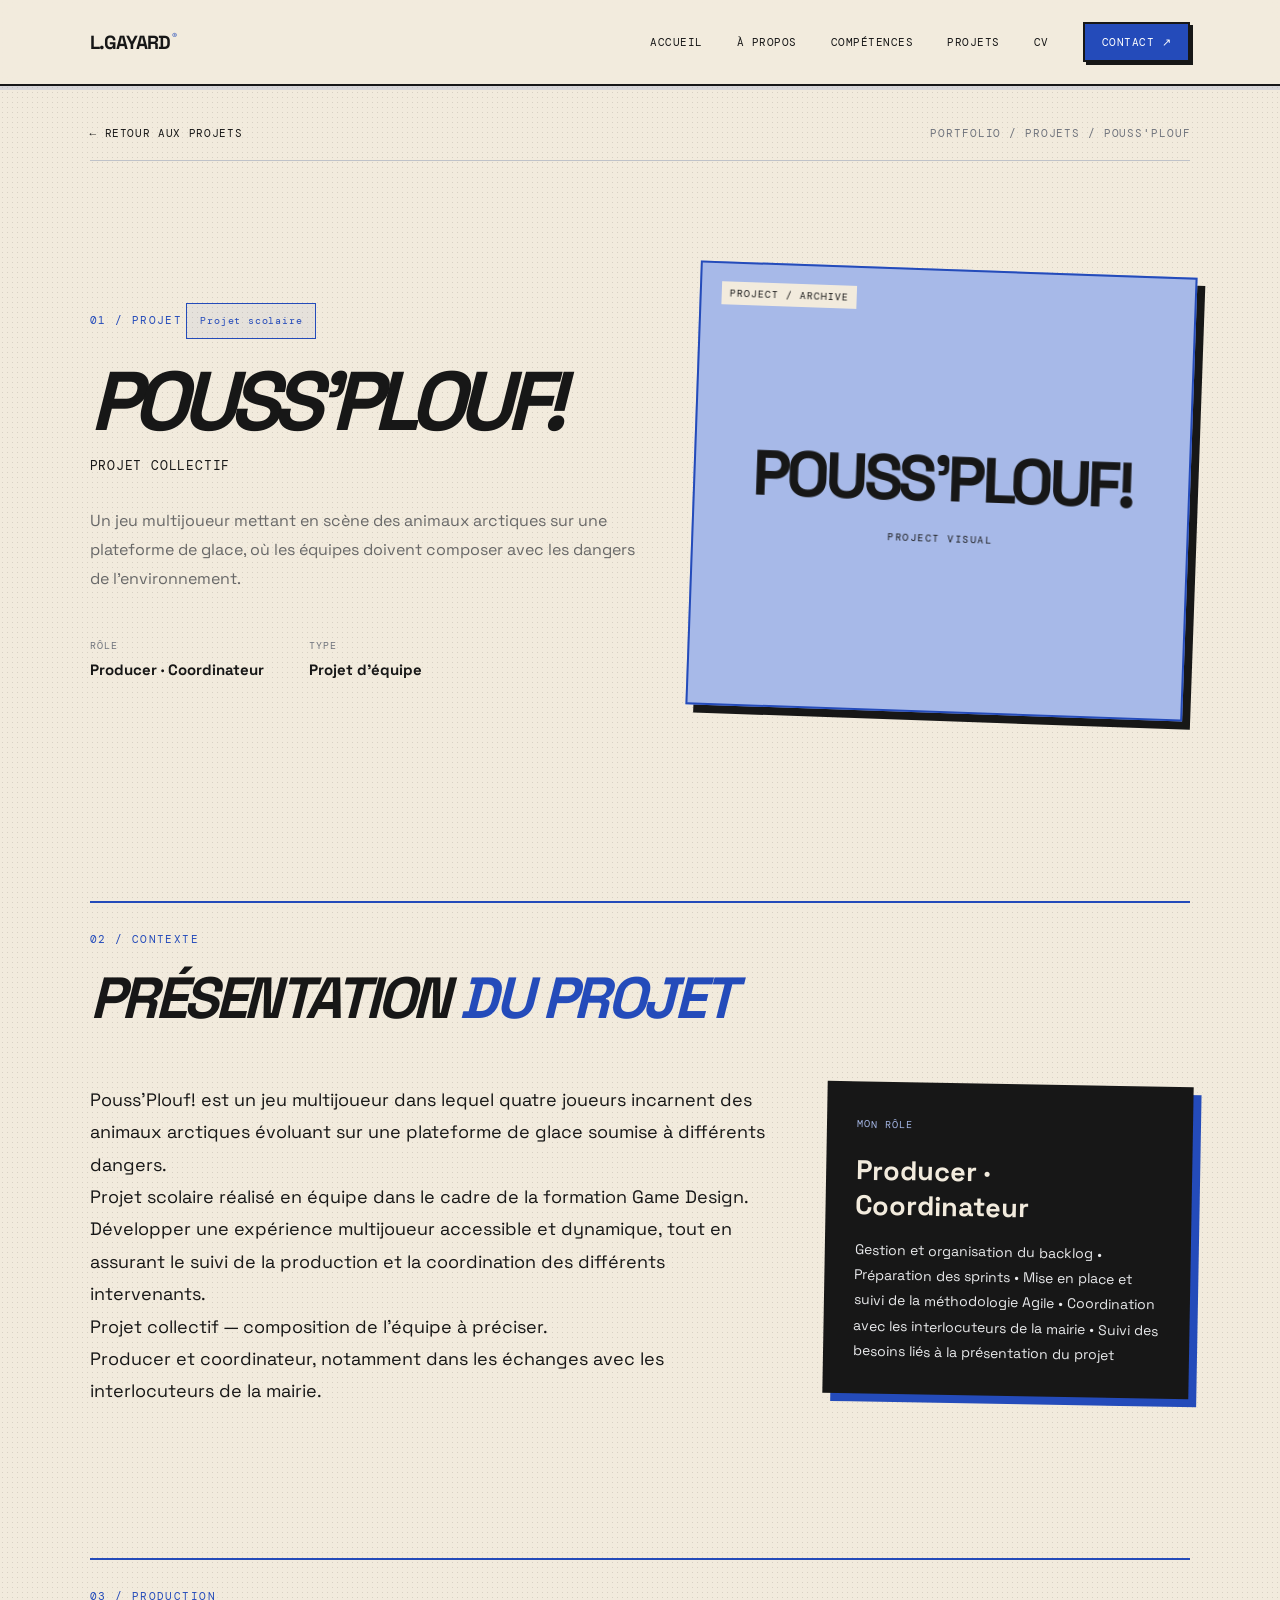
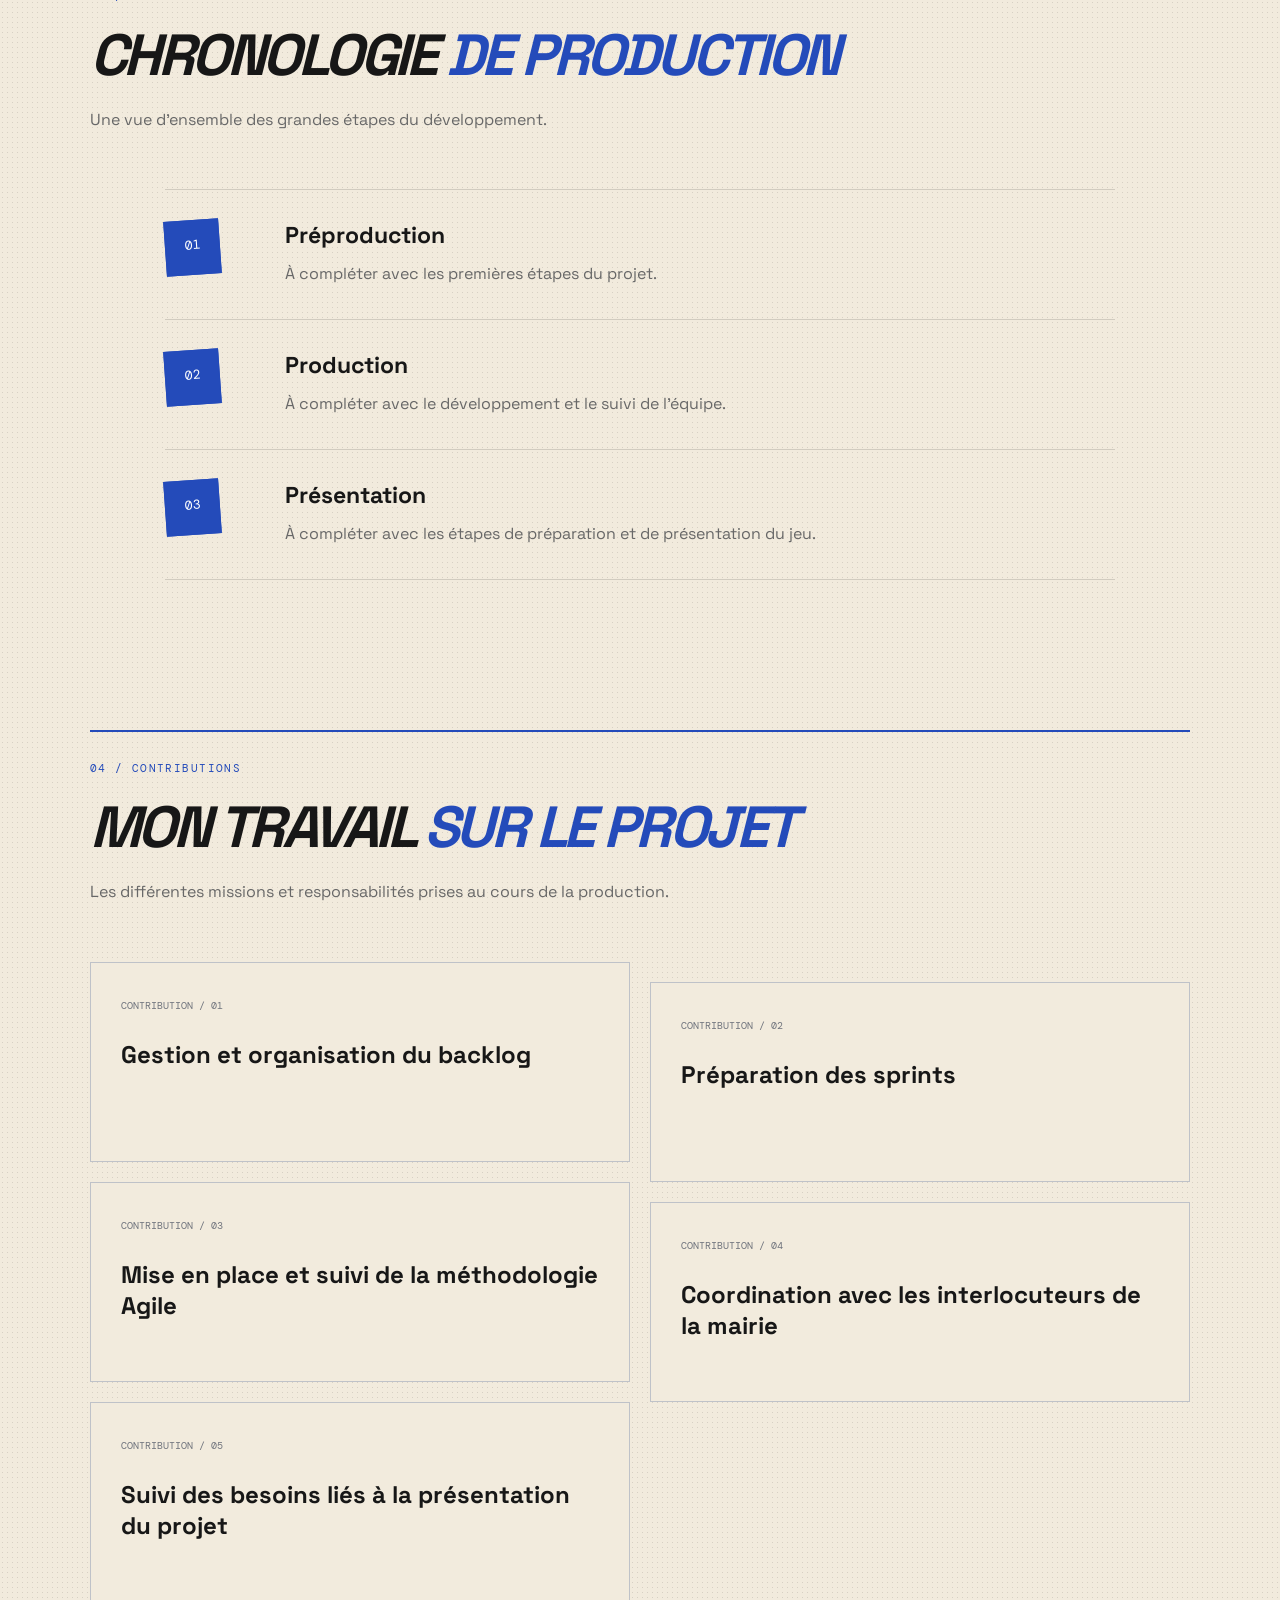
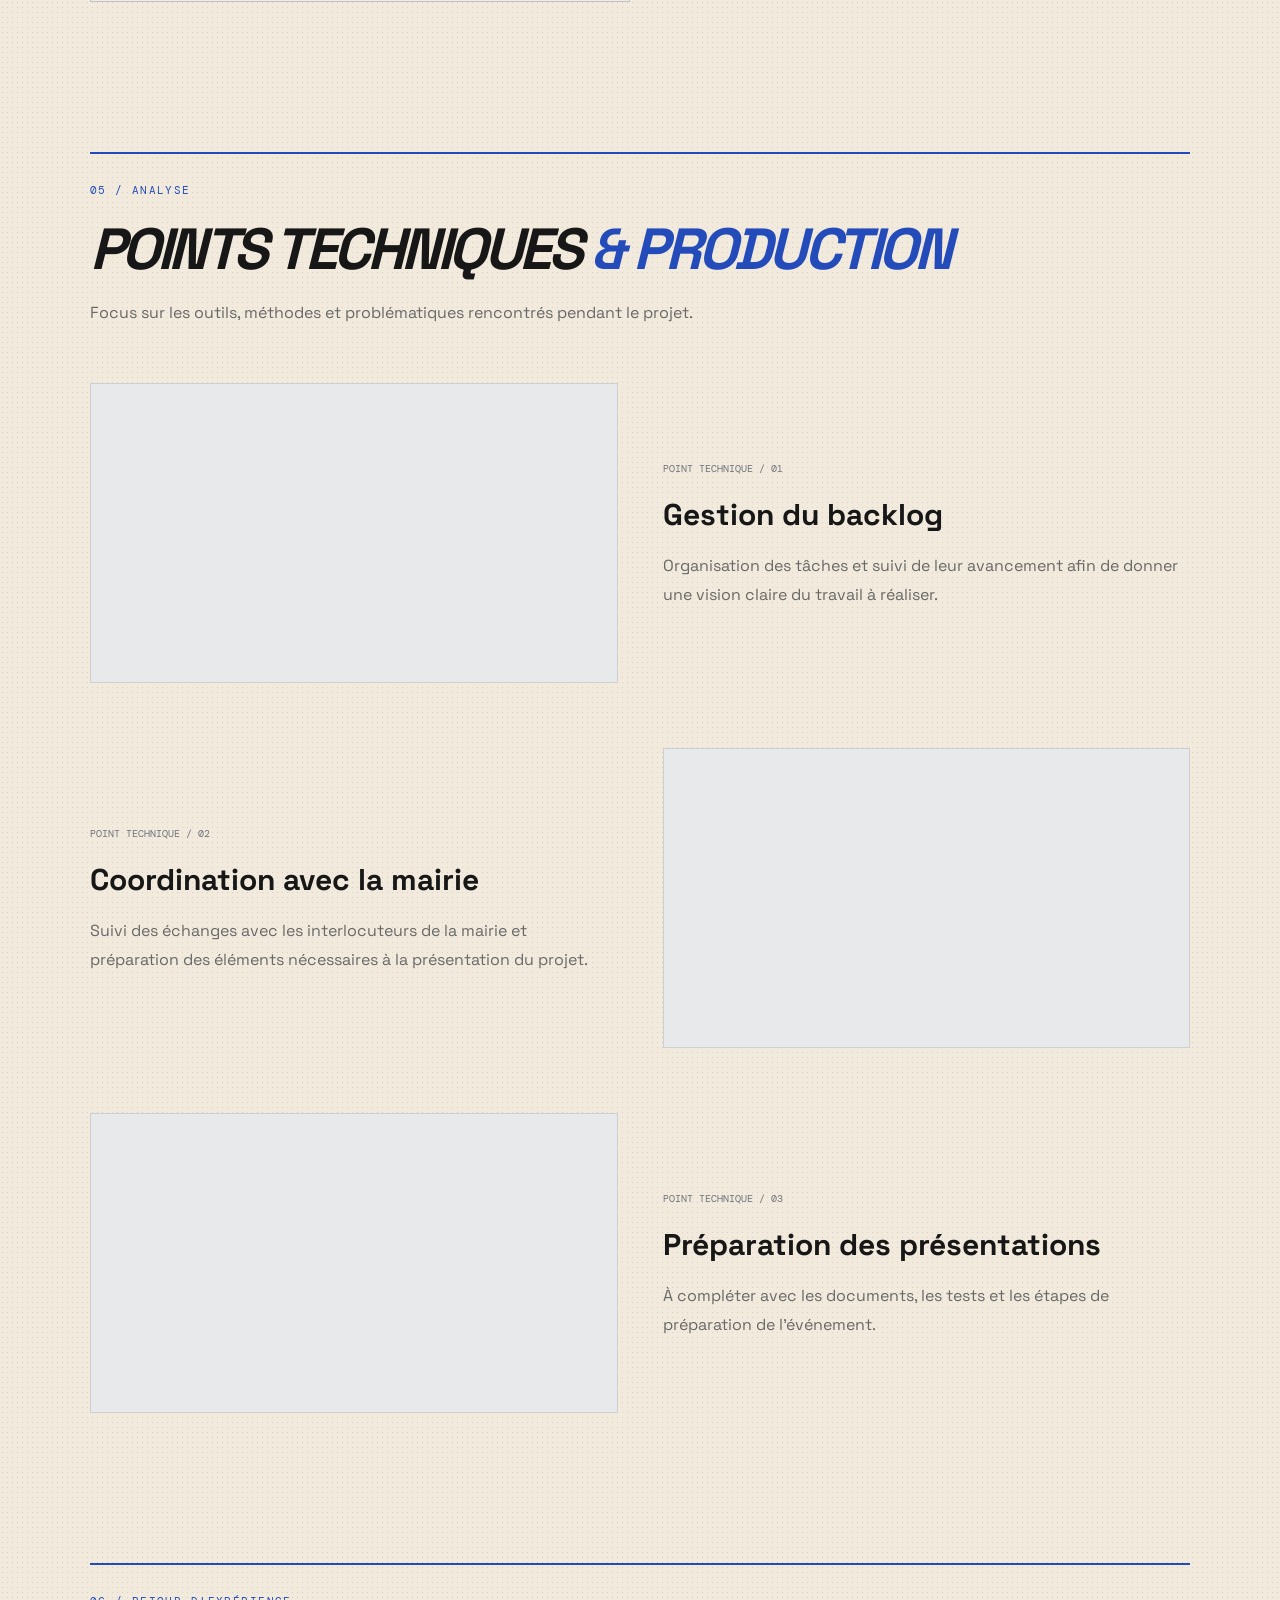
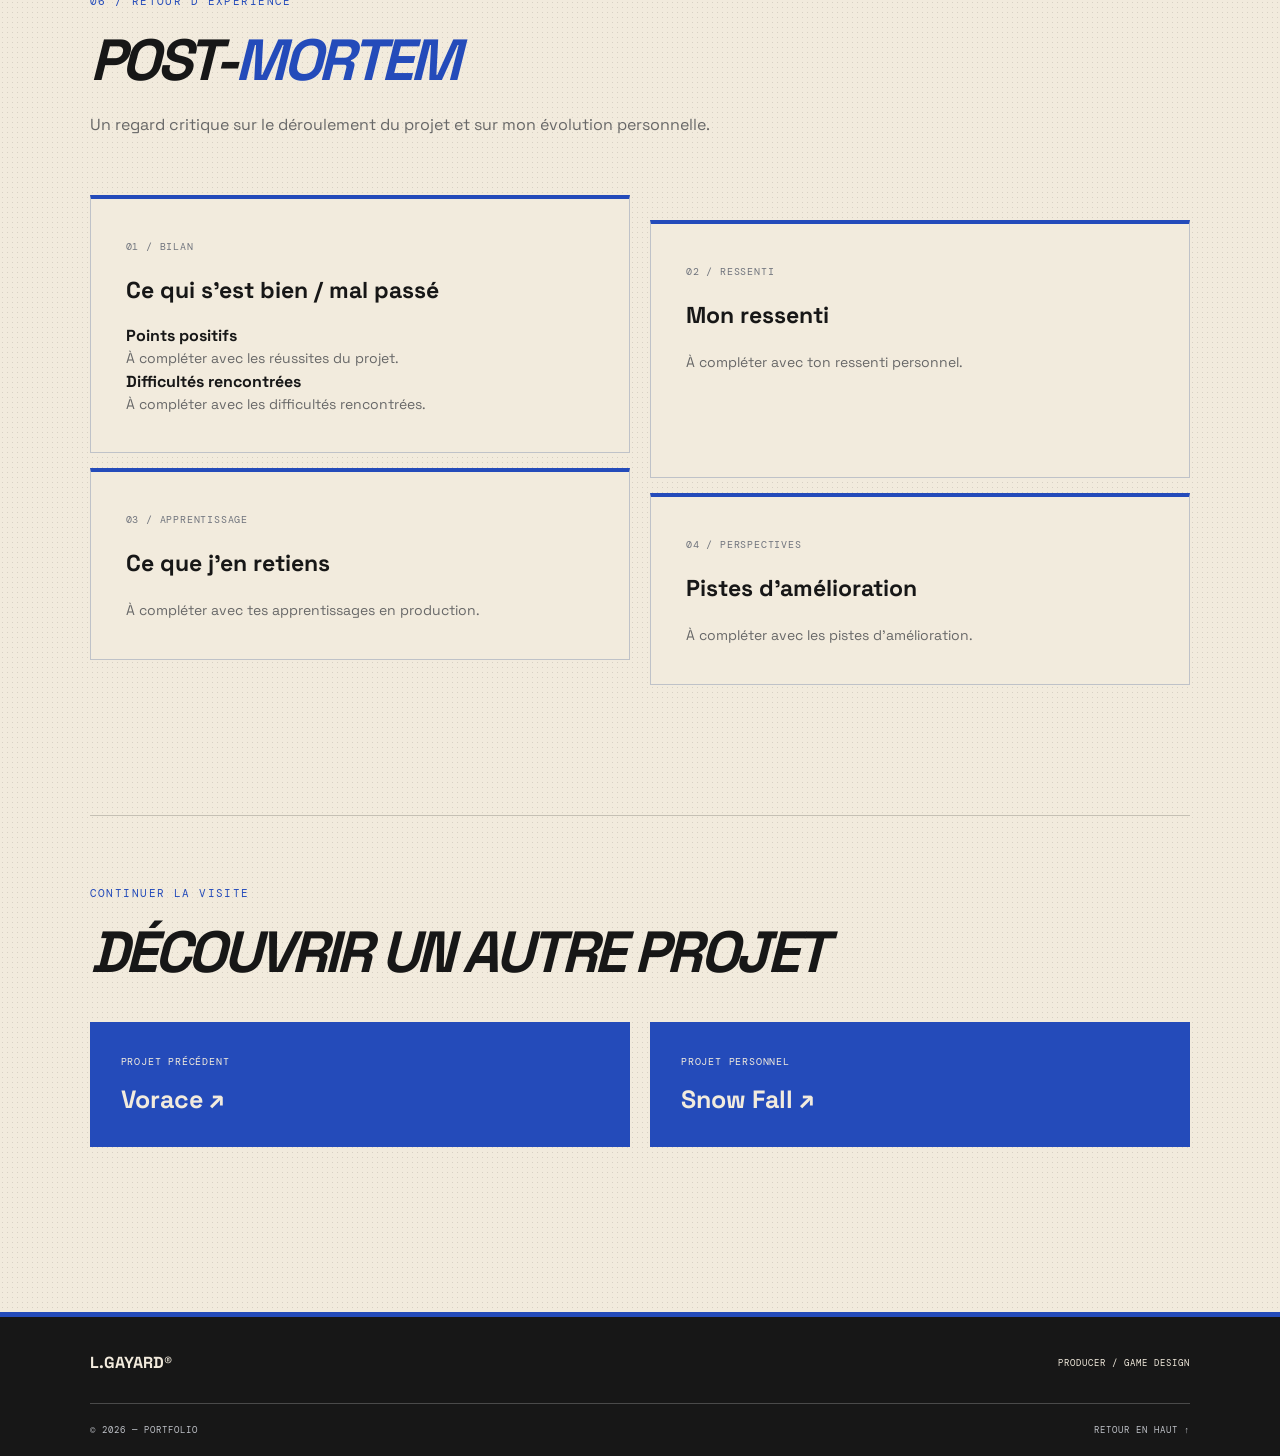
==== projets/pouss-plouf.html @ 7dbf0949 "V1" ====
<!DOCTYPE html>
<html lang="fr">
<head>
    <meta charset="UTF-8">
    <meta name="viewport" content="width=device-width, initial-scale=1.0">

    <title>Pouss'Plouf! — Ludovic GAYARD | Producer</title>

    <meta
        name="description"
        content="Découvrez le travail de production et de coordination réalisé sur Pouss'Plouf!."
    >

    <link rel="preconnect" href="https://fonts.googleapis.com">
    <link rel="preconnect" href="https://fonts.gstatic.com" crossorigin>

    <link
        href="https://fonts.googleapis.com/css2?family=DM+Mono:wght@400;500&family=Space+Grotesk:wght@400;500;600;700&family=Zen+Kaku+Gothic+New:wght@400;500;700&display=swap"
        rel="stylesheet"
    >

    <link rel="stylesheet" href="../css/style.css">
    <link rel="stylesheet" href="../css/project.css">
</head>

<body data-project="pouss-plouf">

    <div class="background-grid" aria-hidden="true"></div>
    <!-- HEADER -->
    <header class="site-header">
        <a href="../index.html" class="header-logo">
            L.GAYARD<span>®</span>
        </a>

        <nav class="main-nav" aria-label="Navigation principale">
            <a href="../index.html#accueil">Accueil</a>
            <a href="../index.html#apropos">À propos</a>
            <a href="../index.html#competences">Compétences</a>
            <a href="../index.html#projets">Projets</a>
            <a href="../index.html#cv">CV</a>
            <a href="../index.html#contact" class="nav-contact">Contact ↗</a>
        </nav>

        <button class="menu-toggle" type="button" aria-label="Ouvrir le menu" aria-expanded="false"><span></span><span></span></button>
    </header>


    <main class="project-page">

        <!-- RETOUR -->
        <div class="project-breadcrumb reveal">
            <a href="../index.html#projets">← Retour aux projets</a>
            <span>PORTFOLIO / PROJETS / POUSS'PLOUF</span>
        </div>


        <!-- HERO -->
        <section class="project-hero reveal">

            <div class="project-hero-content">

                <span class="section-kicker">01 / PROJET</span>

                <p class="project-status" data-project-status>
                    TERMINÉ
                </p>

                <h1 data-project-title>
                    POUSS'PLOUF<span>!</span>
                </h1>

                <p class="project-subtitle" data-project-subtitle>
                    Production & coordination
                </p>

                <p class="project-description" data-project-description>
                    Présentation du projet à compléter.
                </p>

                <div class="project-hero-meta">
                    <div>
                        <span>RÔLE</span>
                        <strong data-project-role>Producer</strong>
                    </div>

                    <div>
                        <span>TYPE</span>
                        <strong>Projet d'équipe</strong>
                    </div>
                </div>

            </div>

            <div class="project-hero-visual">
                <div class="project-cover-placeholder">
                    <span>POUSS'PLOUF!</span>
                    <small>PROJECT VISUAL</small>
                </div>

                <img
                    data-project-cover
                    src=""
                    alt="Illustration du projet Pouss'Plouf!"
                    hidden
                >
            </div>

        </section>


        <!-- PRESENTATION -->
        <section class="project-section reveal" id="presentation">

            <div class="project-section-heading">
                <span class="section-kicker">02 / CONTEXTE</span>
                <h2>Présentation <span>du projet</span></h2>
            </div>

            <div class="project-presentation-grid">

                <div class="project-presentation-main">
                    <p data-project-presentation>
                        Présentation générale du projet à compléter.
                    </p>
                </div>

                <div class="project-info-card">
                    <span>MON RÔLE</span>
                    <h3 data-project-role-card>Producer</h3>
                    <p data-project-contributions-summary>
                        Contributions à compléter.
                    </p>
                </div>

            </div>

        </section>


        <!-- CHRONOLOGIE -->
        <section class="project-section reveal" id="chronologie">

            <div class="project-section-heading">
                <span class="section-kicker">03 / PRODUCTION</span>
                <h2>Chronologie <span>de production</span></h2>
                <p>
                    Une vue d'ensemble des grandes étapes du développement.
                </p>
            </div>

            <div class="project-timeline" data-project-timeline>

                <div class="timeline-placeholder">
                    <span>01</span>
                    <div>
                        <h3>Chronologie à compléter</h3>
                        <p>
                            Les différentes étapes de production seront
                            présentées ici.
                        </p>
                    </div>
                </div>

            </div>

        </section>


        <!-- CONTRIBUTIONS -->
        <section class="project-section reveal" id="contributions">

            <div class="project-section-heading">
                <span class="section-kicker">04 / CONTRIBUTIONS</span>
                <h2>Mon travail <span>sur le projet</span></h2>
                <p>
                    Les différentes missions et responsabilités prises
                    au cours de la production.
                </p>
            </div>

            <div class="project-contributions" data-project-contributions>

                <div class="contribution-placeholder">
                    <h3>Contributions à compléter</h3>
                    <p>
                        Les missions réalisées seront détaillées ici.
                    </p>
                </div>

            </div>

        </section>


        <!-- POINTS TECHNIQUES -->
        <section class="project-section reveal" id="technique">

            <div class="project-section-heading">
                <span class="section-kicker">05 / ANALYSE</span>
                <h2>Points techniques <span>& production</span></h2>
                <p>
                    Focus sur les outils, méthodes et problématiques
                    rencontrés pendant le projet.
                </p>
            </div>

            <div class="technical-points" data-project-technical>

                <div class="technical-placeholder">
                    <span>01</span>
                    <div>
                        <h3>Point technique à compléter</h3>
                        <p>
                            Une illustration et une explication de mon
                            travail seront ajoutées ici.
                        </p>
                    </div>
                </div>

            </div>

        </section>


        <!-- POST MORTEM -->
        <section class="project-section reveal" id="post-mortem">

            <div class="project-section-heading">
                <span class="section-kicker">06 / RETOUR D'EXPÉRIENCE</span>
                <h2>Post-<span>mortem</span></h2>
                <p>
                    Un regard critique sur le déroulement du projet
                    et sur mon évolution personnelle.
                </p>
            </div>

            <div class="postmortem-grid">

                <article class="postmortem-card">
                    <span>01 / BILAN</span>
                    <h3>Ce qui s'est bien / mal passé</h3>
                    <div data-postmortem-positive>
                        <p>À compléter.</p>
                    </div>
                </article>

                <article class="postmortem-card">
                    <span>02 / RESSENTI</span>
                    <h3>Mon ressenti</h3>
                    <div data-postmortem-feeling>
                        <p>À compléter.</p>
                    </div>
                </article>

                <article class="postmortem-card">
                    <span>03 / APPRENTISSAGE</span>
                    <h3>Ce que j'en retiens</h3>
                    <div data-postmortem-lessons>
                        <p>À compléter.</p>
                    </div>
                </article>

                <article class="postmortem-card">
                    <span>04 / PERSPECTIVES</span>
                    <h3>Pistes d'amélioration</h3>
                    <div data-postmortem-improvements>
                        <p>À compléter.</p>
                    </div>
                </article>

            </div>

        </section>


        <!-- NAVIGATION ENTRE PROJETS -->
        <section class="project-next reveal">

            <span class="section-kicker">CONTINUER LA VISITE</span>

            <h2>Découvrir un autre projet</h2>

            <div class="project-next-links">

                <a href="vorace.html">
                    <span>PROJET PRÉCÉDENT</span>
                    <strong>Vorace ↗</strong>
                </a>

                <a href="snow-fall.html">
                    <span>PROJET PERSONNEL</span>
                    <strong>Snow Fall ↗</strong>
                </a>

            </div>

        </section>

    </main>


    <!-- FOOTER -->
    <footer class="site-footer">
        <div class="footer-top">
            <strong>L.GAYARD<span>®</span></strong>
            <span>PRODUCER / GAME DESIGN</span>
        </div>

        <div class="footer-bottom">
            <span>© 2026 — PORTFOLIO</span>
            <a href="../index.html#accueil">RETOUR EN HAUT ↑</a>
        </div>
    </footer>


    <!-- SCRIPTS -->
    <script src="../js/content.js"></script>
    <script src="../js/main.js"></script>
    <script src="../js/project.js"></script>

</body>
</html>
---- css/style.css ----
/* =========================================================
   LUDOVIC GAYARD — PORTFOLIO
   Direction artistique : Japanese Editorial / Anime Graphic
   ========================================================= */


/* =========================
   01 — VARIABLES
========================= */


:root {
  --pearl: #F2EBDD;
  --blue: #244BBA;
  --charcoal: #171717;
  --light-blue: #A7B9E8;
  --chrome: #BFC2C8;
  --grey: #686868;
  --light-grey: #BFC2C8;
  --white: #ffffff;
  --peach: #244BBA;
  --dark-peach: #244BBA;
  --font-main: "Space Grotesk", sans-serif;
  --font-japanese: "Zen Kaku Gothic New", sans-serif;
  --font-mono: "DM Mono", monospace;
  --page-width: 1440px;
  --page-padding: clamp(22px, 7vw, 110px);
  --transition: 0.35s ease;
}

/* =========================
   02 — RESET & BASE
========================= */

* {
    box-sizing: border-box;
    margin: 0;
    padding: 0;
}

html {
    scroll-behavior: smooth;
    scroll-padding-top: 100px;
}

body {
    background: var(--pearl);
    color: var(--charcoal);
    font-family: var(--font-main);
    overflow-x: hidden;
}

body.menu-open {
    overflow: hidden;
}

a {
    color: inherit;
    text-decoration: none;
}

button {
    color: inherit;
    font: inherit;
}

button:focus-visible,
a:focus-visible {
    outline: 2px solid var(--dark-peach);
    outline-offset: 5px;
}

img {
    display: block;
    max-width: 100%;
}

::selection {
    background: var(--peach);
    color: var(--charcoal);
}

.section {
    width: 100%;
    max-width: var(--page-width);
    margin: auto;
    padding: 120px var(--page-padding);
}

.accent {
    color: var(--dark-peach);
}

.eyebrow {
    font-family: var(--font-mono);
    font-size: 11px;
    letter-spacing: 2px;
    text-transform: uppercase;
    color: var(--grey);
}


/* =========================
   03 — BACKGROUND
========================= */

.background-grid {
    position: fixed;
    inset: 0;
    z-index: -1;
    pointer-events: none;
    opacity: 0.18;

    background-image:
        linear-gradient(
            to right,
            transparent 49.9%,
            rgba(31, 41, 35, 0.08) 50%,
            transparent 50.1%
        );

    background-size: 80px 100%;
}


/* =========================
   04 — HEADER & NAVIGATION
========================= */

.site-header {
    position: sticky;
    top: 0;
    z-index: 1000;

    display: flex;
    justify-content: space-between;
    align-items: center;

    padding: 22px var(--page-padding);

    background: rgba(242, 241, 237, 0.92);
    border-bottom: 1px solid rgba(31, 41, 35, 0.1);

    backdrop-filter: blur(14px);
    -webkit-backdrop-filter: blur(14px);
}

.header-logo,
.footer-logo {
    font-size: 19px;
    font-weight: 700;
    letter-spacing: -1px;
}

.header-logo span,
.footer-logo span {
    color: var(--dark-peach);
    font-size: 10px;
    vertical-align: top;
    margin-left: 2px;
}

.main-nav {
    display: flex;
    align-items: center;
    gap: 34px;
}

.main-nav a {
    position: relative;
    font-family: var(--font-mono);
    font-size: 11px;
    text-transform: uppercase;
    letter-spacing: 0.5px;
    transition: color var(--transition);
}

.main-nav a:not(.nav-contact)::after {
    content: "";
    position: absolute;
    left: 0;
    bottom: -6px;
    width: 0;
    height: 2px;
    background: var(--peach);
    transition: width var(--transition);
}

.main-nav a:hover {
    color: var(--dark-peach);
}

.main-nav a:hover::after {
    width: 100%;
}

.main-nav .nav-contact {
    padding: 11px 17px;
    background: var(--charcoal);
    color: var(--pearl);
    transition: background var(--transition);
}

.main-nav .nav-contact:hover {
    background: var(--dark-peach);
    color: var(--charcoal);
}

.menu-toggle {
    display: none;
    width: 42px;
    height: 42px;
    border: 1px solid var(--charcoal);
    background: transparent;
    cursor: pointer;
}

.menu-toggle span {
    display: block;
    width: 17px;
    height: 2px;
    margin: 5px auto;
    background: var(--charcoal);
    transition: transform var(--transition);
}

.menu-toggle.active span:first-child {
    transform: translateY(3.5px) rotate(45deg);
}

.menu-toggle.active span:last-child {
    transform: translateY(-3.5px) rotate(-45deg);
}


/* =========================
   05 — HERO
========================= */

.hero {
    min-height: 720px;
    padding-top: 45px;
    padding-bottom: 35px;
    display: flex;
    flex-direction: column;
    justify-content: space-between;
}

.hero-topline,
.hero-bottomline {
    display: flex;
    justify-content: space-between;
    align-items: center;
    font-family: var(--font-mono);
    font-size: 10px;
    letter-spacing: 1px;
}

.availability {
    display: flex;
    align-items: center;
    gap: 9px;
}

.availability-dot {
    width: 8px;
    height: 8px;
    border-radius: 50%;
    background: #8ca77e;
    box-shadow: 0 0 0 4px rgba(140, 167, 126, 0.16);
}

.hero-content {
    display: grid;
    grid-template-columns: 1.05fr 0.95fr;
    align-items: center;
    gap: 70px;
    padding: 80px 0;
}

.hero-text {
    position: relative;
    z-index: 2;
}

.hero-text .eyebrow {
    margin-bottom: 25px;
}

.hero h1 {
    font-size: clamp(65px, 9vw, 125px);
    line-height: 0.86;
    font-weight: 700;
    letter-spacing: -9px;
}

.hero h1 span {
    display: block;
    color: var(--dark-peach);
}

.title-dot {
    display: inline !important;
    color: var(--charcoal) !important;
}

.hero-role {
    display: flex;
    align-items: center;
    gap: 13px;
    margin-top: 34px;

    font-family: var(--font-mono);
    font-size: 13px;
    letter-spacing: 3px;
}

.role-line {
    width: 45px;
    height: 2px;
    background: var(--charcoal);
}

.hero-description {
    max-width: 450px;
    margin-top: 30px;
    color: #555d56;
    font-size: 17px;
    line-height: 1.8;
}

.hero-actions {
    display: flex;
    flex-wrap: wrap;
    gap: 13px;
    margin-top: 35px;
}


/* Boutons */

.
/* =========================================
   BOUTONS — STYLE OFFICIEL
========================================= */

.button {
    display: inline-flex;
    align-items: center;
    justify-content: space-between;
    gap: 22px;

    padding: 15px 20px;

    border: 2px solid #171717;
    border-radius: 0;
    box-shadow: 4px 4px 0 #171717;

    font-family: var(--font-mono);
    font-size: 11px;
    font-weight: 700;
    letter-spacing: 0.04em;
    text-transform: uppercase;
    text-decoration: none;

    cursor: pointer;
    transition: all 0.2s ease;
}

/* Bouton principal — Bleu cobalt */

.button-primary {
    background: #244BBA;
    color: #F2EBDD;
}

/* Bouton secondaire — Beige papier */

.button-secondary {
    background: #F2EBDD;
    color: #171717;
}

/* Effets au survol */

.button:hover {
    transform: translate(2px, 2px);
    box-shadow: 2px 2px 0 #171717;
}

.button-primary:hover {
    background: #171717;
    color: #F2EBDD;
}

.button-secondary:hover {
    background: #A7B9E8;
    color: #171717;
}

/* Effet au clic */

.button:active {
    transform: translate(4px, 4px);
    box-shadow: none;
}



/* Composition graphique du hero */

.hero-art {
    position: relative;
    width: 100%;
    max-width: 500px;
    margin: auto;
    padding: 15px 10px 35px;
}

.art-frame {
    position: relative;
    padding: 13px;
    border: 1px solid var(--charcoal);
    transform: rotate(2deg);
    background: var(--pearl);
}

.art-frame-top,
.art-frame-bottom {
    display: flex;
    justify-content: space-between;
    font-family: var(--font-mono);
    font-size: 9px;
    letter-spacing: 1px;
}

.art-frame-top {
    padding: 4px 3px 13px;
}

.art-frame-bottom {
    padding: 13px 3px 3px;
}

.art-main {
    position: relative;
    height: 390px;
    overflow: hidden;
    background: var(--peach);
}

.art-circle {
    position: absolute;
    width: 310px;
    height: 310px;
    top: 35px;
    left: 50%;
    transform: translateX(-50%);
    border: 2px solid var(--charcoal);
    border-radius: 50%;
}

.art-circle::before {
    content: "";
    position: absolute;
    inset: 35px;
    border: 1px dashed var(--charcoal);
    border-radius: 50%;
}

.art-circle::after {
    content: "";
    position: absolute;
    width: 155px;
    height: 155px;
    top: 50%;
    left: 50%;
    transform: translate(-50%, -50%);
    background: var(--charcoal);
    border-radius: 50%;
}

.art-cross {
    position: absolute;
    top: 50%;
    left: 50%;
    z-index: 2;
    width: 100%;
    height: 1px;
    background: var(--charcoal);
    transform: translate(-50%, -50%);
}

.art-vertical-text {
    position: absolute;
    top: 50%;
    left: 20px;
    transform: translateY(-50%);
    writing-mode: vertical-rl;
    font-family: var(--font-mono);
    font-size: 9px;
    letter-spacing: 3px;
}

.art-kanji {
    position: absolute;
    z-index: 3;
    top: 95px;
    right: 35px;
    font-family: var(--font-japanese);
    font-size: 62px;
    font-weight: 900;
    color: var(--pearl);
    text-shadow: 3px 3px 0 var(--charcoal);
    transform: rotate(10deg);
}

.art-sticker {
    position: absolute;
    z-index: 4;
    bottom: 45px;
    left: 50%;
    transform: translateX(-50%) rotate(-7deg);

    display: flex;
    flex-direction: column;
    align-items: center;

    padding: 12px 22px;
    background: var(--pearl);
    border: 2px solid var(--charcoal);
    box-shadow: 5px 5px 0 var(--charcoal);

    font-size: 17px;
    font-weight: 700;
    line-height: 1.05;
}

.art-number {
    position: absolute;
    bottom: 18px;
    right: 18px;
    font-family: var(--font-mono);
    font-size: 10px;
    line-height: 1.5;
}

.floating-note {
    position: absolute;
    z-index: 5;
    padding: 11px 14px;
    background: var(--charcoal);
    color: var(--pearl);
    font-family: var(--font-mono);
    font-size: 10px;
    letter-spacing: 1px;
    box-shadow: 4px 4px 0 rgba(31, 41, 35, 0.18);
}

.note-one {
    top: 75px;
    right: -35px;
    transform: rotate(7deg);
    background: var(--pearl);
    color: var(--charcoal);
    border: 1px solid var(--charcoal);
}

.note-one span {
    color: var(--dark-peach);
    margin-right: 5px;
}

.note-two {
    bottom: 70px;
    left: -35px;
    transform: rotate(-7deg);
}

.hero-caption {
    position: absolute;
    right: 0;
    bottom: 0;
    display: flex;
    gap: 15px;
    align-items: center;
    font-family: var(--font-mono);
    font-size: 9px;
    letter-spacing: 1px;
}

.hero-bottomline {
    padding-top: 20px;
    border-top: 1px solid var(--light-grey);
}


/* =========================
   06 — SECTION HEADINGS
========================= */

.section-heading {
    display: flex;
    align-items: flex-end;
    justify-content: space-between;
    margin-bottom: 60px;
}

.section-heading .eyebrow {
    margin-bottom: 17px;
}

.section-heading h2 {
    font-size: clamp(45px, 6vw, 75px);
    line-height: 0.95;
    letter-spacing: -4px;
}

.section-index {
    font-family: var(--font-mono);
    font-size: 10px;
    color: var(--grey);
    letter-spacing: 1px;
}


/* =========================
   07 — ABOUT
========================= */

.about-layout {
    display: grid;
    grid-template-columns: 0.85fr 1.15fr;
    gap: 90px;
    align-items: start;
}

.about-image {
    position: relative;
    padding: 12px;
    border: 1px solid var(--charcoal);
    transform: rotate(-2deg);
}

.portrait-placeholder {
    min-height: 440px;
    display: flex;
    flex-direction: column;
    justify-content: center;
    align-items: center;
    gap: 20px;
    background: #dfdcd3;
    color: var(--charcoal);
}

.portrait-symbol {
    font-size: 90px;
    font-weight: 700;
    letter-spacing: -8px;
    color: var(--dark-peach);
}

.portrait-label {
    font-family: var(--font-mono);
    font-size: 10px;
    letter-spacing: 2px;
}

.image-caption {
    display: flex;
    justify-content: space-between;
    padding: 12px 2px 0;
    font-family: var(--font-mono);
    font-size: 9px;
}

.about-content {
    padding-top: 10px;
}

.about-content p {
    margin-bottom: 22px;
    font-size: 15px;
    line-height: 1.9;
    color: #596059;
}

.about-content .about-intro {
    font-size: 23px;
    line-height: 1.5;
    color: var(--charcoal);
}

.about-intro strong {
    color: var(--dark-peach);
}

.about-quote {
    position: relative;
    margin-top: 40px;
    padding: 25px 30px;
    border-left: 3px solid var(--peach);
    background: rgba(255, 167, 127, 0.12);
    font-size: 17px;
    line-height: 1.7;
    font-weight: 600;
}

.about-signature {
    display: flex;
    align-items: center;
    justify-content: space-between;
    margin-top: 35px;
    font-family: var(--font-mono);
    font-size: 12px;
}

.signature-stamp {
    display: flex;
    align-items: center;
    justify-content: center;
    width: 72px;
    height: 72px;
    border: 2px solid var(--dark-peach);
    border-radius: 50%;
    color: var(--dark-peach);
    font-size: 10px;
    text-align: center;
    line-height: 1.2;
    transform: rotate(-12deg);
}


/* =========================
   08 — SKILLS
========================= */

.skills {
    background: var(--charcoal);
    color: var(--pearl);
    max-width: none;
}

.skills .section-heading {
    max-width: calc(var(--page-width) - 2 * var(--page-padding));
    margin: 0 auto 45px;
}

.skills .eyebrow,
.skills .section-index {
    color: #a9b0a8;
}

.skills .accent {
    color: var(--peach);
}

.section-intro {
    max-width: 550px;
    margin: 0 auto 55px;
    color: #c3c8c0;
    line-height: 1.8;
    font-size: 16px;
}

.skills-grid {
    display: grid;
    grid-template-columns: repeat(3, 1fr);
    gap: 20px;
    max-width: calc(var(--page-width) - 2 * var(--page-padding));
    margin: auto;
}

.skill-card {
    position: relative;
    display: flex;
    flex-direction: column;
    min-height: 440px;
    padding: 30px;
    border: 1px solid #465148;
    transition:
        transform var(--transition),
        border-color var(--transition),
        background var(--transition);
}

.skill-card:hover {
    transform: translateY(-8px);
    border-color: var(--peach);
    background: rgba(255, 255, 255, 0.035);
}

.skill-card-top {
    display: flex;
    justify-content: space-between;
    align-items: center;
    font-family: var(--font-mono);
    font-size: 10px;
    color: #b1b9b0;
    letter-spacing: 1px;
}

.skill-symbol {
    font-size: 25px;
    color: var(--peach);
}

.skill-card h3 {
    margin-top: 45px;
    margin-bottom: 17px;
    font-size: 31px;
    letter-spacing: -1px;
}

.skill-card p {
    min-height: 70px;
    color: #bfc5bd;
    font-size: 14px;
    line-height: 1.7;
}

.skill-list {
    list-style: none;
    margin-top: 25px;
}

.skill-list li {
    position: relative;
    padding: 10px 0 10px 18px;
    border-bottom: 1px solid #465148;
    font-size: 13px;
}

.skill-list li::before {
    content: "↗";
    position: absolute;
    left: 0;
    color: var(--peach);
}

.skill-tools {
    display: flex;
    flex-wrap: wrap;
    gap: 7px;
    margin-top: auto;
    padding-top: 28px;
}

.skill-tools span {
    padding: 7px 9px;
    border: 1px solid #657066;
    font-family: var(--font-mono);
    font-size: 9px;
    letter-spacing: 0.5px;
}


/* =========================
   09 — PROJECTS
========================= */

.projects-intro {
    display: flex;
    justify-content: space-between;
    align-items: flex-end;
    gap: 30px;
    margin-bottom: 40px;
}

.projects-intro p {
    max-width: 570px;
    color: #596059;
    line-height: 1.8;
}

.project-count {
    font-family: var(--font-mono);
    font-size: 10px;
    white-space: nowrap;
}

.project-filters {
    display: flex;
    flex-wrap: wrap;
    gap: 10px;
    margin-bottom: 35px;
}

.filter-button {
    padding: 11px 16px;
    border: 1px solid var(--light-grey);
    background: transparent;
    cursor: pointer;
    font-family: var(--font-mono);
    font-size: 10px;
    transition: all var(--transition);
}

.filter-button:hover,
.filter-button.active {
    background: var(--charcoal);
    color: var(--pearl);
    border-color: var(--charcoal);
}

.filter-button span {
    margin-left: 7px;
    color: var(--peach);
}

.projects-grid {
    display: grid;
    grid-template-columns: repeat(2, 1fr);
    gap: 35px 25px;
}

.project-card {
    position: relative;
    overflow: hidden;
    background: #e6e3dc;
    transition: transform var(--transition);
}

.project-card:hover {
    transform: translateY(-7px);
}

.project-card:first-child {
    grid-column: span 2;
}

.project-card-link {
    display: block;
    height: 100%;
}

.project-visual {
    position: relative;
    min-height: 300px;
    overflow: hidden;
    background: var(--charcoal);
}

.project-card:first-child .project-visual {
    min-height: 430px;
}

.project-visual img {
    width: 100%;
    height: 100%;
    min-height: inherit;
    object-fit: cover;
    transition: transform 0.7s ease;
}

.project-card:hover .project-visual img {
    transform: scale(1.04);
}

.project-visual-placeholder {
    position: absolute;
    inset: 0;
    display: flex;
    justify-content: center;
    align-items: center;
    background:
        radial-gradient(circle at 70% 30%, rgba(255, 167, 127, 0.35), transparent 35%),
        linear-gradient(135deg, #303c34, #1f2923);
    color: var(--pearl);
}

.project-visual-placeholder span {
    font-size: clamp(35px, 6vw, 75px);
    font-weight: 700;
    letter-spacing: -4px;
}

.project-visual-label {
    position: absolute;
    top: 18px;
    left: 18px;
    z-index: 2;
    padding: 9px 12px;
    background: var(--pearl);
    font-family: var(--font-mono);
    font-size: 9px;
    letter-spacing: 1px;
}

.project-card-content {
    padding: 23px 25px 26px;
}

.project-meta {
    display: flex;
    justify-content: space-between;
    gap: 10px;
    font-family: var(--font-mono);
    font-size: 9px;
    color: var(--grey);
    text-transform: uppercase;
}

.project-card-content h3 {
    margin-top: 17px;
    font-size: 34px;
    letter-spacing: -1.5px;
}

.project-card-content p {
    margin-top: 10px;
    max-width: 500px;
    color: #60675f;
    font-size: 14px;
    line-height: 1.7;
}

.project-tags {
    display: flex;
    flex-wrap: wrap;
    gap: 7px;
    margin-top: 20px;
}

.project-tags span {
    padding: 6px 9px;
    border: 1px solid #c8c9c0;
    font-family: var(--font-mono);
    font-size: 9px;
}

.project-card-cta {
    display: flex;
    justify-content: space-between;
    align-items: center;
    margin-top: 25px;
    padding-top: 15px;
    border-top: 1px solid #cecec6;
    font-family: var(--font-mono);
    font-size: 10px;
}

.project-card-cta span:last-child {
    font-size: 20px;
    transition: transform var(--transition);
}

.project-card:hover .project-card-cta span:last-child {
    transform: translate(5px, -5px);
}

.project-placeholder {
    min-height: 230px;
    padding: 25px;
}

.project-placeholder h3 {
    margin: 25px 0 10px;
    font-size: 30px;
}


/* =========================
   10 — CV
========================= */

.cv-section {
    max-width: none;
    background: var(--peach);
    overflow: hidden;
}

.cv-content {
    display: grid;
    grid-template-columns: 1fr 0.8fr;
    gap: 100px;
    align-items: center;
    max-width: calc(var(--page-width) - 2 * var(--page-padding));
    margin: auto;
    position: relative;
}

.cv-decoration {
    position: absolute;
    top: -50px;
    right: 0;
    display: flex;
    flex-direction: column;
    align-items: flex-end;
    font-family: var(--font-japanese);
    font-weight: 900;
    opacity: 0.13;
    pointer-events: none;
}

.cv-decoration span:first-child {
    font-size: 80px;
}

.cv-decoration span:last-child {
    font-family: var(--font-mono);
    font-size: 13px;
    letter-spacing: 4px;
}

.cv-text {
    position: relative;
    z-index: 2;
}

.cv-text .eyebrow {
    color: #684f42;
    margin-bottom: 22px;
}

.cv-text h2 {
    font-size: clamp(42px, 6vw, 70px);
    line-height: 1;
    letter-spacing: -4px;
}

.cv-text .accent {
    color: var(--pearl);
}

.cv-text p:not(.eyebrow) {
    max-width: 500px;
    margin-top: 25px;
    color: #55463e;
    line-height: 1.8;
}

.cv-actions {
    display: flex;
    flex-wrap: wrap;
    gap: 12px;
    margin-top: 30px;
}

.cv-document {
    position: relative;
    z-index: 2;
    min-height: 390px;
    padding: 30px;
    background: var(--pearl);
    box-shadow: 12px 12px 0 rgba(31, 41, 35, 0.2);
    transform: rotate(3deg);
    transition: transform var(--transition);
}

.cv-document:hover {
    transform: rotate(0deg) translateY(-5px);
}

.cv-document-top,
.cv-document-footer {
    display: flex;
    justify-content: space-between;
    font-family: var(--font-mono);
    font-size: 9px;
    letter-spacing: 1px;
}

.cv-document-name {
    margin-top: 55px;
    font-size: clamp(38px, 5vw, 65px);
    font-weight: 700;
    line-height: 0.9;
    letter-spacing: -4px;
}

.cv-document-name span {
    color: var(--dark-peach);
}

.cv-document-role {
    margin-top: 15px;
    font-family: var(--font-mono);
    font-size: 12px;
    letter-spacing: 4px;
}

.cv-document-lines {
    display: flex;
    flex-direction: column;
    gap: 9px;
    margin-top: 35px;
}

.cv-document-lines span {
    height: 5px;
    width: 100%;
    background: #d8d7d0;
}

.cv-document-lines span:nth-child(2) {
    width: 80%;
}

.cv-document-lines span:nth-child(3) {
    width: 95%;
}

.cv-document-lines span:nth-child(4) {
    width: 65%;
}

.cv-document-footer {
    position: absolute;
    bottom: 25px;
    left: 30px;
    right: 30px;
}


/* =========================
   11 — CONTACT
========================= */

.contact-layout {
    display: grid;
    grid-template-columns: 1fr 1fr;
    gap: 100px;
}

.contact-message p {
    max-width: 470px;
    color: #5e665f;
    font-size: 17px;
    line-height: 1.8;
}

.contact-message .contact-highlight {
    margin-top: 12px;
    color: var(--charcoal);
    font-weight: 600;
}

.contact-email {
    display: inline-block;
    margin-top: 40px;
    padding-bottom: 7px;
    border-bottom: 2px solid var(--peach);
    font-size: 20px;
    font-weight: 700;
    transition: color var(--transition);
}

.contact-email:hover {
    color: var(--dark-peach);
}

.contact-links {
    display: flex;
    flex-direction: column;
}

.contact-link {
    display: flex;
    align-items: center;
    gap: 20px;
    padding: 22px 0;
    border-bottom: 1px solid var(--light-grey);
    transition: padding var(--transition);
}

.contact-link:first-child {
    border-top: 1px solid var(--light-grey);
}

.contact-link:hover {
    padding-left: 10px;
}

.contact-icon {
    display: flex;
    justify-content: center;
    align-items: center;
    width: 45px;
    height: 45px;
    border: 1px solid var(--charcoal);
    font-weight: 700;
    font-size: 17px;
}

.contact-link-text {
    display: flex;
    flex-direction: column;
    gap: 5px;
    font-size: 14px;
}

.contact-link-text small {
    font-family: var(--font-mono);
    font-size: 9px;
    letter-spacing: 1px;
    color: var(--grey);
}

.contact-arrow {
    margin-left: auto;
    font-size: 21px;
    transition: transform var(--transition);
}

.contact-link:hover .contact-arrow {
    transform: translate(4px, -4px);
}


/* =========================
   12 — FOOTER
========================= */

.site-footer {
    padding: 35px var(--page-padding) 20px;
    background: var(--charcoal);
    color: var(--pearl);
}

.footer-top,
.footer-bottom {
    display: flex;
    justify-content: space-between;
    align-items: center;
    gap: 20px;
}

.footer-top {
    padding-bottom: 30px;
    border-bottom: 1px solid #465148;
}

.footer-top > span,
.back-to-top,
.footer-bottom {
    font-family: var(--font-mono);
    font-size: 9px;
    letter-spacing: 1px;
}

.back-to-top {
    transition: color var(--transition);
}

.back-to-top:hover {
    color: var(--peach);
}

.footer-bottom {
    padding-top: 20px;
    color: #a9b0a8;
}


/* =========================
   13 — SCROLL ANIMATIONS
========================= */

.reveal {
    opacity: 0;
    transform: translateY(25px) rotate(-1deg);
    transition:
        opacity 0.8s ease,
        transform 0.8s cubic-bezier(0.2, 0.7, 0.2, 1);
}

.reveal.visible {
    opacity: 1;
    transform: translateY(0) rotate(0);
}

.skill-card.reveal:nth-child(2),
.project-card.reveal:nth-child(2) {
    transition-delay: 0.12s;
}

.skill-card.reveal:nth-child(3),
.project-card.reveal:nth-child(3) {
    transition-delay: 0.24s;
}

@media (prefers-reduced-motion: reduce) {
    *,
    *::before,
    *::after {
        scroll-behavior: auto !important;
        animation-duration: 0.01ms !important;
        transition-duration: 0.01ms !important;
    }

    .reveal {
        opacity: 1;
        transform: none;
    }
}


/* =========================
   14 — RESPONSIVE TABLET
========================= */

@media (max-width: 1000px) {

    :root {
        --page-padding: 45px;
    }

    .hero-content {
        gap: 35px;
    }

    .hero h1 {
        font-size: clamp(60px, 8vw, 95px);
        letter-spacing: -6px;
    }

    .art-main {
        height: 340px;
    }

    .art-circle {
        width: 260px;
        height: 260px;
    }

    .about-layout {
        gap: 45px;
    }

    .skills-grid {
        grid-template-columns: 1fr 1fr;
    }

    .skill-card:last-child {
        grid-column: span 2;
        min-height: 350px;
    }

    .cv-content {
        gap: 45px;
    }

    .contact-layout {
        gap: 45px;
    }
}


/* =========================
   15 — RESPONSIVE MOBILE
========================= */

@media (max-width: 700px) {

    :root {
        --page-padding: 23px;
    }

    .section {
        padding-top: 85px;
        padding-bottom: 85px;
    }

    /* Navigation mobile */

    .site-header {
        padding-top: 15px;
        padding-bottom: 15px;
    }

    .menu-toggle {
        display: block;
        position: relative;
        z-index: 1002;
    }

    .main-nav {
        position: fixed;
        inset: 0;
        z-index: 1001;

        display: flex;
        flex-direction: column;
        align-items: flex-start;
        justify-content: center;
        gap: 30px;

        padding: 50px;

        background: var(--pearl);

        opacity: 0;
        visibility: hidden;
        transform: translateY(-15px);

        transition:
            opacity var(--transition),
            visibility var(--transition),
            transform var(--transition);
    }

    .main-nav.open {
        opacity: 1;
        visibility: visible;
        transform: translateY(0);
    }

    .main-nav a {
        font-size: 20px;
    }

    .main-nav .nav-contact {
        font-size: 15px;
    }


    /* Hero */

    .hero {
        min-height: auto;
        padding-top: 30px;
    }

    .hero-topline {
        font-size: 8px;
    }

    .hero-content {
        grid-template-columns: 1fr;
        gap: 65px;
        padding: 70px 0;
    }

    .hero h1 {
        font-size: clamp(65px, 17vw, 100px);
        letter-spacing: -6px;
    }

    .hero-description {
        font-size: 15px;
    }

    .hero-art {
        width: 90%;
        max-width: 420px;
    }

    .art-main {
        height: 320px;
    }

    .art-circle {
        width: 240px;
        height: 240px;
    }

    .art-circle::after {
        width: 120px;
        height: 120px;
    }

    .art-kanji {
        font-size: 45px;
    }

    .note-one {
        right: -20px;
    }

    .note-two {
        left: -20px;
    }

    .hero-bottomline {
        font-size: 8px;
        gap: 10px;
    }


    /* Headings */

    .section-heading {
        margin-bottom: 40px;
    }

    .section-heading h2 {
        font-size: 48px;
        letter-spacing: -3px;
    }


    /* About */

    .about-layout {
        grid-template-columns: 1fr;
        gap: 45px;
    }

    .about-image {
        max-width: 420px;
        width: 90%;
        margin: auto;
    }

    .portrait-placeholder {
        min-height: 350px;
    }

    .about-content .about-intro {
        font-size: 20px;
    }

    .about-content p {
        font-size: 14px;
    }


    /* Skills */

    .skills .section-heading,
    .skills-grid,
    .section-intro {
        width: 100%;
    }

    .skills-grid {
        grid-template-columns: 1fr;
    }

    .skill-card,
    .skill-card:last-child {
        grid-column: auto;
        min-height: auto;
    }

    .skill-card p {
        min-height: auto;
    }


    /* Projects */

    .projects-intro {
        flex-direction: column;
        align-items: flex-start;
        gap: 15px;
    }

    .projects-grid {
        grid-template-columns: 1fr;
    }

    .project-card:first-child {
        grid-column: auto;
    }

    .project-card:first-child .project-visual {
        min-height: 280px;
    }

    .project-visual {
        min-height: 250px;
    }

    .project-card-content h3 {
        font-size: 29px;
    }

    .project-count {
        white-space: normal;
    }


    /* CV */

    .cv-content {
        grid-template-columns: 1fr;
        gap: 55px;
    }

    .cv-text h2 {
        font-size: 48px;
    }

    .cv-document {
        width: 90%;
        max-width: 400px;
        margin: auto;
        min-height: 330px;
    }

    .cv-decoration span:first-child {
        font-size: 55px;
    }


    /* Contact */

    .contact-layout {
        grid-template-columns: 1fr;
        gap: 55px;
    }

    .contact-message p {
        font-size: 15px;
    }

    .contact-email {
        font-size: 17px;
    }

    .contact-link {
        gap: 13px;
    }

    .contact-link-text {
        font-size: 12px;
    }


    /* Footer */

    .footer-top,
    .footer-bottom {
        flex-wrap: wrap;
        gap: 18px;
    }

    .footer-top > span {
        display: none;
    }

    .footer-bottom {
        font-size: 8px;
    }
}


/* =========================
   16 — SMALL MOBILE
========================= */

@media (max-width: 390px) {

    :root {
        --page-padding: 18px;
    }

    .hero h1 {
        font-size: 62px;
    }

    .hero-actions {
        flex-direction: column;
    }

    .button {
        width: 100%;
    }

    .art-main {
        height: 270px;
    }

    .art-circle {
        width: 210px;
        height: 210px;
    }

    .art-kanji {
        font-size: 37px;
    }

    .section-heading h2 {
        font-size: 40px;
    }

    .contact-link-text {
        font-size: 11px;
    }
}
/* =========================
   PROJECT CARD FEATURED
========================= */

.project-card.featured-project {
    grid-column: span 2;
}

@media (max-width: 700px) {
    .project-card.featured-project {
        grid-column: auto;
    }
}

/* =========================================================
   17 — NOUVELLE DIRECTION ARTISTIQUE
   ANIME EDITORIAL × Y2K RETRO FUTURISM
   ========================================================= */


/* =========================
   PALETTE & VARIABLES
========================= */

:root {
    --pearl: #F2EBDD;
    --charcoal: #171717;
    --peach: #244BBA;
    --dark-peach: #244BBA;

    --white: #FFFFFF;
    --grey: #777777;
    --light-grey: #D4D0C7;

    --blue: #244BBA;
    --light-blue: #A7B9E8;
    --chrome: #BFC2C8;
    --chrome-light: #E9EAEC;
    --chrome-dark: #747A84;

    --font-main: "Space Grotesk", sans-serif;
    --font-japanese: "Zen Kaku Gothic New", sans-serif;
    --font-mono: "DM Mono", monospace;

    /* Grille commune à toutes les pages */
    --page-width: 1440px;
    --page-padding: clamp(22px, 7vw, 110px);
    --transition: 0.35s ease;
}


/* =========================
   BASE GRAPHIQUE
========================= */

body {
    background-color: var(--pearl);
    background-image:
        radial-gradient(rgba(23, 23, 23, 0.12) 0.7px, transparent 0.7px);
    background-size: 5px 5px;
    color: var(--charcoal);
}

::selection {
    background: var(--blue);
    color: var(--white);
}

button:focus-visible,
a:focus-visible {
    outline-color: var(--blue);
}

.accent,
.eyebrow {
    color: var(--blue);
}


/* Grille éditoriale */

.background-grid {
    opacity: 0.25;
    background-image:
        linear-gradient(
            to right,
            transparent 49.8%,
            rgba(36, 75, 186, 0.13) 50%,
            transparent 50.2%
        ),
        linear-gradient(
            to bottom,
            transparent 49.8%,
            rgba(36, 75, 186, 0.08) 50%,
            transparent 50.2%
        );
    background-size: 80px 80px;
}


/* =========================
   HEADER
========================= */

.site-header {
    background: rgba(242, 235, 221, 0.94);
    border-bottom: 2px solid var(--charcoal);
    box-shadow: 0 4px 0 rgba(36, 75, 186, 0.12);
}

.header-logo span,
.footer-logo span {
    color: var(--blue);
}

.main-nav a:not(.nav-contact)::after {
    background: var(--blue);
    height: 3px;
}

.main-nav a:hover {
    color: var(--blue);
}

.main-nav .nav-contact {
    background: var(--blue);
    color: var(--white);
    border: 2px solid var(--charcoal);
    box-shadow: 3px 3px 0 var(--charcoal);
}

.main-nav .nav-contact:hover {
    background: var(--charcoal);
    color: var(--white);
}

.menu-toggle {
    border: 2px solid var(--charcoal);
    box-shadow: 3px 3px 0 var(--blue);
}

.menu-toggle span {
    background: var(--charcoal);
}


/* =========================
   HERO
========================= */

.hero-topline,
.hero-bottomline {
    text-transform: uppercase;
}

.availability-dot {
    background: var(--blue);
    box-shadow: 0 0 0 4px rgba(36, 75, 186, 0.15);
}

.hero h1 {
    font-weight: 800;
    font-style: italic;
    text-transform: uppercase;
    letter-spacing: -0.09em;
}

.hero h1 span {
    color: var(--blue);
    -webkit-text-stroke: 1px var(--charcoal);
    text-shadow: 4px 4px 0 var(--light-blue);
}

.title-dot {
    color: var(--charcoal) !important;
    -webkit-text-stroke: 0 !important;
    text-shadow: none !important;
}

.hero-role {
    text-transform: uppercase;
}

.role-line {
    background: var(--blue);
}

.hero-description {
    color: #50515A;
}


/* Boutons */

.button {
    border: 2px solid var(--charcoal);
    box-shadow: 4px 4px 0 var(--charcoal);
    font-weight: 700;
    text-transform: uppercase;
}

.button-primary {
    background: var(--blue);
    color: var(--white);
}

.button-primary:hover {
    background: var(--light-blue);
    color: var(--charcoal);
}

.button-secondary {
    background: var(--pearl);
}

.button-secondary:hover {
    background: var(--light-blue);
    border-color: var(--charcoal);
}


/* =========================
   COMPOSITION GRAPHIQUE HERO
========================= */

.art-frame {
    padding: 12px;
    border: 3px solid var(--blue);
    background: var(--pearl);
    box-shadow: 7px 7px 0 var(--charcoal);
    transform: rotate(1deg);
}

.art-frame-top,
.art-frame-bottom {
    font-weight: 700;
    text-transform: uppercase;
}

.art-main {
    background:
        linear-gradient(135deg, #A7B9E8, #244BBA);
    border: 2px solid var(--charcoal);
}

.art-circle {
    border: 2px solid var(--white);
}

.art-circle::before {
    border-color: var(--white);
}

.art-circle::after {
    background: var(--charcoal);
}

.art-cross {
    background: var(--white);
}

.art-vertical-text {
    color: var(--white);
    font-weight: 700;
}

.art-kanji {
    color: var(--white);
    text-shadow:
        3px 3px 0 var(--blue),
        5px 5px 0 var(--charcoal);
}

.art-sticker {
    background: var(--white);
    border: 2px solid var(--blue);
    box-shadow: 5px 5px 0 var(--charcoal);
    color: var(--blue);
    text-transform: uppercase;
    font-style: italic;
}

.art-number {
    color: var(--white);
}

.floating-note {
    background: var(--charcoal);
    color: var(--white);
    border: 2px solid var(--charcoal);
    box-shadow: 4px 4px 0 var(--blue);
    text-transform: uppercase;
}

.note-one {
    background: var(--pearl);
    color: var(--charcoal);
}

.note-one span {
    color: var(--blue);
}

.note-two {
    background: var(--blue);
    color: var(--white);
}

.hero-bottomline {
    border-color: var(--blue);
}


/* =========================
   TITRES DE SECTIONS
========================= */

.section-heading h2 {
    font-weight: 800;
    font-style: italic;
    text-transform: uppercase;
}

.section-index {
    color: var(--blue);
    font-weight: 700;
}


/* =========================
   ABOUT
========================= */

.about-image {
    border: 3px solid var(--blue);
    box-shadow: 7px 7px 0 var(--charcoal);
    background: var(--pearl);
}

.portrait-placeholder {
    background:
        linear-gradient(145deg, #DCE2F0, #A7B9E8);
    border: 1px solid var(--blue);
}

.portrait-symbol {
    color: var(--blue);
    text-shadow: 3px 3px 0 var(--white);
}

.image-caption {
    text-transform: uppercase;
}

.about-content p {
    color: #50515A;
}

.about-intro strong {
    color: var(--blue);
}

.about-quote {
    border-left: 5px solid var(--blue);
    background: rgba(36, 75, 186, 0.08);
    box-shadow: 4px 4px 0 rgba(36, 75, 186, 0.12);
}

.signature-stamp {
    border: 3px solid var(--blue);
    color: var(--blue);
}


/* =========================
   SKILLS
========================= */

.skills {
    background:
        linear-gradient(135deg, #171717, #222B43);
    color: var(--white);
    border-top: 5px solid var(--blue);
    border-bottom: 5px solid var(--blue);
}

.skills .eyebrow,
.skills .section-index {
    color: var(--light-blue);
}

.skills .accent {
    color: var(--light-blue);
}

.section-intro {
    color: #D0D5E0;
}

.skill-card {
    border: 1px solid #65749C;
    background: rgba(255, 255, 255, 0.025);
    box-shadow: 4px 4px 0 rgba(36, 75, 186, 0.3);
}

.skill-card:hover {
    border-color: var(--light-blue);
    background: rgba(36, 75, 186, 0.15);
    box-shadow: 6px 6px 0 var(--blue);
}

.skill-card-top {
    color: var(--light-blue);
}

.skill-symbol {
    color: var(--light-blue);
}

.skill-card h3 {
    text-transform: uppercase;
    font-style: italic;
}

.skill-card p {
    color: #D0D5E0;
}

.skill-list li {
    border-color: #414A60;
}

.skill-list li::before {
    color: var(--light-blue);
}

.skill-tools span {
    border-color: #65749C;
    color: var(--light-blue);
}


/* =========================
   PROJECTS
========================= */

.projects-intro p {
    color: #50515A;
}

.project-count {
    color: var(--blue);
    font-weight: 700;
}

.filter-button {
    border: 2px solid var(--charcoal);
    background: transparent;
    font-weight: 700;
    text-transform: uppercase;
    box-shadow: 2px 2px 0 transparent;
}

.filter-button:hover,
.filter-button.active {
    background: var(--blue);
    color: var(--white);
    border-color: var(--charcoal);
    box-shadow: 3px 3px 0 var(--charcoal);
}

.filter-button span {
    color: var(--light-blue);
}

.project-card {
    background: var(--pearl);
    border: 2px solid var(--charcoal);
    box-shadow: 5px 5px 0 var(--blue);
}

.project-card:hover {
    box-shadow: 9px 9px 0 var(--blue);
}

.project-visual {
    background: var(--charcoal);
    border-bottom: 2px solid var(--charcoal);
}

.project-visual-placeholder {
    background:
        linear-gradient(135deg, #244BBA, #171717);
}

.project-visual-placeholder span {
    color: var(--white);
    text-transform: uppercase;
    font-style: italic;
    text-shadow: 4px 4px 0 var(--light-blue);
}

.project-visual-label {
    background: var(--pearl);
    color: var(--blue);
    border: 2px solid var(--blue);
    font-weight: 700;
}

.project-card-content h3 {
    font-weight: 800;
    font-style: italic;
    text-transform: uppercase;
}

.project-card-content p {
    color: #50515A;
}

.project-tags span {
    border: 1px solid var(--blue);
    color: var(--blue);
}

.project-card-cta {
    border-color: var(--blue);
    font-weight: 700;
    text-transform: uppercase;
}

.project-card-cta span:last-child {
    color: var(--blue);
}


/* =========================
   CV
========================= */

.cv-section {
    background:
        linear-gradient(120deg, #A7B9E8, #DCE2F0);
    border-top: 5px solid var(--blue);
    border-bottom: 5px solid var(--blue);
}

.cv-text .eyebrow {
    color: var(--blue);
}

.cv-text h2 {
    text-transform: uppercase;
    font-style: italic;
}

.cv-text .accent {
    color: var(--blue);
}

.cv-text p:not(.eyebrow) {
    color: #343B4D;
}

.cv-document {
    background: #F8F7F3;
    border: 2px solid var(--charcoal);
    box-shadow:
        10px 10px 0 var(--blue),
        14px 14px 0 rgba(23, 23, 23, 0.15);
}

.cv-document-name {
    text-transform: uppercase;
    font-style: italic;
}

.cv-document-name span {
    color: var(--blue);
}

.cv-document-lines span {
    background: var(--chrome);
}


/* =========================
   CONTACT
========================= */

.contact-message p {
    color: #50515A;
}

.contact-email {
    border-color: var(--blue);
}

.contact-email:hover {
    color: var(--blue);
}

.contact-link {
    border-color: var(--light-grey);
}

.contact-link:first-child {
    border-color: var(--light-grey);
}

.contact-link:hover {
    background: rgba(36, 75, 186, 0.05);
}

.contact-icon {
    border: 2px solid var(--blue);
    color: var(--blue);
    box-shadow: 2px 2px 0 var(--charcoal);
}

.contact-link-text small {
    color: var(--blue);
}

.contact-arrow {
    color: var(--blue);
}


/* =========================
   FOOTER
========================= */

.site-footer {
    background: var(--charcoal);
    border-top: 5px solid var(--blue);
}

.footer-top {
    border-color: #4A4A4A;
}

.back-to-top:hover {
    color: var(--light-blue);
}

.footer-bottom {
    color: var(--chrome);
}


/* =========================
   EFFETS CHROMÉS
========================= */

/* Classes disponibles pour de futurs éléments décoratifs */

.chrome-effect {
    background: linear-gradient(
        135deg,
        #747A84 0%,
        #F5F5F5 18%,
        #BFC2C8 35%,
        #FFFFFF 48%,
        #858B96 65%,
        #E9EAEC 82%,
        #747A84 100%
    );
    color: var(--charcoal);
    border: 1px solid #747A84;
}

.chrome-text {
    background: linear-gradient(
        180deg,
        #FFFFFF 0%,
        #747A84 35%,
        #FFFFFF 50%,
        #8C929C 75%,
        #FFFFFF 100%
    );
    background-clip: text;
    -webkit-background-clip: text;
    color: transparent;
    -webkit-text-fill-color: transparent;
}

.blue-glow {
    box-shadow:
        0 0 8px rgba(36, 75, 186, 0.4),
        0 0 20px rgba(36, 75, 186, 0.2);
}


/* =========================
   ANIMATIONS
========================= */

.reveal {
    transform: translateY(25px) rotate(-1deg) scale(0.98);
    transition:
        opacity 0.8s ease,
        transform 0.8s cubic-bezier(0.2, 0.7, 0.2, 1);
}

.reveal.visible {
    transform: translateY(0) rotate(0) scale(1);
}


/* =========================
   MOBILE
========================= */

@media (max-width: 700px) {

    .main-nav {
        background: var(--pearl);
    }

    .hero h1 {
        letter-spacing: -0.08em;
    }

    .hero-art {
        max-width: 380px;
    }

    .art-frame {
        box-shadow: 5px 5px 0 var(--charcoal);
    }

    .project-card,
    .project-card:first-child {
        box-shadow: 4px 4px 0 var(--blue);
    }

    .cv-document {
        box-shadow: 7px 7px 0 var(--blue);
    }
}
---- css/project.css ----
/* =========================================================
   PAGES PROJETS — DIRECTION ARTISTIQUE OFFICIELLE
   À charger APRÈS style.css
   ========================================================= */

:root {
    --pearl: #F2EBDD;
    --blue: #244BBA;
    --charcoal: #171717;
    --light-blue: #A7B9E8;
    --chrome: #BFC2C8;
    --chrome-light: #E8E9EB;
    --chrome-dark: #70747D;
    --grey: #686868;
    --font-main: "Space Grotesk", sans-serif;
    --font-mono: "DM Mono", monospace;
    --page-width: 1440px;
    --page-padding: clamp(22px, 7vw, 110px);
}


/* ==================================================
   PROJECT PAGES — PORTFOLIO LUDOVIC GAYARD
================================================== */

/* =========================
   01 — GENERAL
========================= */

.project-page {
    width: 100%;
    max-width: var(--page-width);
    margin: 0 auto;
    padding: 40px var(--page-padding) 100px;
}

.project-page section {
    scroll-margin-top: 110px;
}

.project-page p {
    line-height: 1.8;
}

.project-page h1,
.project-page h2,
.project-page h3 {
    font-family: var(--font-main);
}

.project-page h2 {
    font-size: clamp(32px, 5vw, 58px);
    line-height: 1.05;
    letter-spacing: -0.06em;
}

.project-page h2 span {
    color: var(--blue);
}


/* =========================
   02 — BREADCRUMB
========================= */

.project-breadcrumb {
    display: flex;
    justify-content: space-between;
    align-items: center;
    gap: 20px;
    margin-bottom: 70px;
    font-family: var(--font-mono);
    font-size: 11px;
    text-transform: uppercase;
}

.project-breadcrumb a {
    color: var(--charcoal);
    text-decoration: none;
    transition: color 0.2s ease;
}

.project-breadcrumb a:hover {
    color: var(--blue);
}

.project-breadcrumb > span {
    color: var(--chrome-dark);
    letter-spacing: 0.08em;
}


/* =========================
   03 — HERO
========================= */

.project-hero {
    display: grid;
    grid-template-columns: 1fr 0.9fr;
    gap: clamp(30px, 4vw, 60px);
    align-items: center;
    min-height: 520px;
    margin-bottom: 150px;
}

.project-hero-content {
    position: relative;
    z-index: 2;
}

.project-hero h1 {
    margin: 25px 0 10px;
    font-size: clamp(54px, 6.5vw, 100px);
    line-height: 0.9;
    letter-spacing: -0.09em;
    overflow-wrap: anywhere;
}

.project-hero h1 span {
    color: var(--blue);
}

.project-status {
    display: inline-flex;
    padding: 8px 13px;
    border: 1px solid var(--charcoal);
    border-radius: 0;
    font-family: var(--font-mono);
    font-size: 10px;
    letter-spacing: 0.08em;
}

.project-subtitle {
    margin: 15px 0;
    font-family: var(--font-mono);
    font-size: 13px;
    text-transform: uppercase;
    letter-spacing: 0.06em;
}

.project-description {
    max-width: 560px;
    margin-top: 30px;
    color: var(--grey);
    font-size: 16px;
}

.project-hero-meta {
    display: flex;
    flex-wrap: wrap;
    gap: 45px;
    margin-top: 45px;
}

.project-hero-meta div {
    display: flex;
    flex-direction: column;
    gap: 8px;
}

.project-hero-meta span,
.project-info-card > span {
    color: var(--chrome-dark);
    font-family: var(--font-mono);
    font-size: 10px;
    letter-spacing: 0.1em;
}

.project-hero-meta strong {
    font-size: 15px;
}


/* =========================
   04 — HERO VISUAL
========================= */

.project-hero-visual {
    position: relative;
    display: flex;
    align-items: center;
    justify-content: center;
    min-height: 440px;
    background: var(--chrome-light);
    border: 1px solid rgba(23, 23, 23, 0.12);
    overflow: hidden;
    transform: rotate(2deg);
    box-shadow: 15px 18px 0 rgba(23, 23, 23, 0.08);
}

.project-hero-visual::before {
    content: "PROJECT / ARCHIVE";
    position: absolute;
    top: 18px;
    left: 20px;
    z-index: 2;
    font-family: var(--font-mono);
    font-size: 10px;
    letter-spacing: 0.1em;
    color: var(--charcoal);
}

.project-cover-placeholder {
    display: flex;
    flex-direction: column;
    align-items: center;
    justify-content: center;
    gap: 12px;
    width: 100%;
    height: 100%;
    min-height: 440px;
    text-align: center;
}

.project-cover-placeholder span {
    font-size: clamp(30px, 5vw, 65px);
    font-weight: 700;
    letter-spacing: -0.07em;
}

.project-cover-placeholder small {
    font-family: var(--font-mono);
    font-size: 10px;
    letter-spacing: 0.15em;
}

.project-hero-visual img {
    position: absolute;
    inset: 0;
    width: 100%;
    height: 100%;
    object-fit: cover;
    z-index: 1;
}


/* =========================
   05 — SECTIONS
========================= */

.project-section {
    margin-bottom: 150px;
}

.project-section-heading {
    position: relative;
    margin-bottom: 55px;
}

.project-section-heading h2 {
    margin: 20px 0;
}

.project-section-heading > p {
    max-width: 650px;
    color: var(--grey);
}

.section-kicker {
    display: inline-block;
    color: var(--blue);
    font-family: var(--font-mono);
    font-size: 11px;
    letter-spacing: 0.13em;
}


/* =========================
   06 — PRESENTATION
========================= */

.project-presentation-grid {
    display: grid;
    grid-template-columns: 1.5fr 0.8fr;
    gap: 50px;
    align-items: start;
}

.project-presentation-main {
    max-width: 750px;
    font-size: 18px;
}

.project-presentation-main p {
    white-space: pre-line;
}

.project-info-card {
    position: relative;
    padding: 30px;
    background: var(--charcoal);
    color: var(--pearl);
    transform: rotate(1deg);
    box-shadow: 8px 8px 0 var(--blue);
}

.project-info-card h3 {
    margin: 20px 0 15px;
    font-size: 27px;
}

.project-info-card p {
    color: var(--chrome);
    font-size: 14px;
}


/* =========================
   07 — TIMELINE
========================= */

.project-timeline {
    position: relative;
    display: flex;
    flex-direction: column;
    gap: 0;
    max-width: 950px;
    margin: 0 auto;
}

.timeline-item {
    position: relative;
    display: grid;
    grid-template-columns: 90px 1fr;
    gap: 30px;
    padding: 30px 0;
    border-bottom: 1px solid rgba(23, 23, 23, 0.15);
}

.timeline-item:first-child {
    border-top: 1px solid rgba(23, 23, 23, 0.15);
}

.timeline-number {
    display: flex;
    align-items: flex-start;
    justify-content: center;
    width: 55px;
    height: 55px;
    padding-top: 15px;
    background: var(--light-blue);
    color: var(--charcoal);
    border: 1px solid var(--blue);
    font-family: var(--font-mono);
    font-size: 13px;
    transform: rotate(-4deg);
}

.timeline-content h3 {
    margin-bottom: 10px;
    font-size: 23px;
}

.timeline-content p {
    color: var(--grey);
    white-space: pre-line;
}

.timeline-date {
    display: block;
    margin-bottom: 10px;
    color: var(--chrome-dark);
    font-family: var(--font-mono);
    font-size: 10px;
    text-transform: uppercase;
}


/* =========================
   08 — CONTRIBUTIONS
========================= */

.project-contributions {
    display: grid;
    grid-template-columns: repeat(2, minmax(0, 1fr));
    gap: 20px;
}

.contribution-card {
    position: relative;
    min-height: 200px;
    padding: 30px;
    background: var(--pearl);
    border: 1px solid var(--chrome);
    transition: transform 0.25s ease, box-shadow 0.25s ease;
}

.contribution-card:nth-child(even) {
    transform: translateY(20px);
}

.contribution-card:hover {
    transform: translateY(-5px);
    box-shadow: 7px 7px 0 var(--blue);
}

.contribution-card:nth-child(even):hover {
    transform: translateY(15px);
}

.contribution-card > span {
    color: var(--chrome-dark);
    font-family: var(--font-mono);
    font-size: 10px;
}

.contribution-card h3 {
    margin: 25px 0 12px;
    font-size: 24px;
}

.contribution-card p {
    color: var(--grey);
    font-size: 14px;
    white-space: pre-line;
}


/* =========================
   09 — TECHNICAL POINTS
========================= */

.technical-points {
    display: flex;
    flex-direction: column;
    gap: 65px;
}

.technical-point {
    display: grid;
    grid-template-columns: 1fr 1fr;
    gap: 45px;
    align-items: center;
}

.technical-point:nth-child(even) .technical-media {
    order: 2;
}

.technical-point:nth-child(even) .technical-content {
    order: 1;
}

.technical-media {
    position: relative;
    min-height: 300px;
    background: var(--chrome-light);
    overflow: hidden;
    border: 1px solid rgba(23, 23, 23, 0.12);
}

.technical-media img,
.technical-media video {
    display: block;
    width: 100%;
    height: 100%;
    min-height: 300px;
    object-fit: cover;
}

.technical-media iframe {
    display: block;
    width: 100%;
    min-height: 300px;
    border: 0;
}

.technical-media a {
    display: flex;
    min-height: 300px;
    align-items: center;
    justify-content: center;
    padding: 30px;
    color: var(--charcoal);
    font-family: var(--font-mono);
    text-align: center;
}

.technical-content > span {
    color: var(--chrome-dark);
    font-family: var(--font-mono);
    font-size: 10px;
}

.technical-content h3 {
    margin: 18px 0;
    font-size: 30px;
}

.technical-content p {
    color: var(--grey);
    white-space: pre-line;
}

.technical-caption {
    margin-top: 12px;
    color: var(--chrome-dark);
    font-family: var(--font-mono);
    font-size: 10px;
}


/* =========================
   10 — POST MORTEM
========================= */

.postmortem-grid {
    display: grid;
    grid-template-columns: repeat(2, minmax(0, 1fr));
    gap: 20px;
}

.postmortem-card {
    padding: 35px;
    background: var(--pearl);
    border: 1px solid var(--chrome);
    border-top: 4px solid var(--blue);
}

.postmortem-card:nth-child(2) {
    transform: translateY(25px);
}

.postmortem-card:nth-child(3) {
    transform: translateY(-5px);
}

.postmortem-card:nth-child(4) {
    transform: translateY(20px);
}

.postmortem-card > span {
    color: var(--chrome-dark);
    font-family: var(--font-mono);
    font-size: 10px;
    letter-spacing: 0.08em;
}

.postmortem-card h3 {
    margin: 20px 0;
    font-size: 23px;
}

.postmortem-card p {
    color: var(--grey);
    font-size: 14px;
    white-space: pre-line;
}


/* =========================
   11 — NEXT PROJECT
========================= */

.project-next {
    padding: 65px 0;
    border-top: 1px solid rgba(23, 23, 23, 0.2);
}

.project-next h2 {
    margin: 20px 0 40px;
}

.project-next-links {
    display: grid;
    grid-template-columns: repeat(2, minmax(0, 1fr));
    gap: 20px;
}

.project-next-links a {
    display: flex;
    flex-direction: column;
    gap: 15px;
    padding: 30px;
    background: var(--blue);
    border: 1px solid var(--blue);
    color: var(--pearl);
    text-decoration: none;
    min-height: 125px;
    justify-content: center;
    transition: background .3s ease, border-color .3s ease, transform .3s ease, box-shadow .3s ease;
}

.project-next-links a:hover {
    background: var(--charcoal);
    border-color: var(--charcoal);
    color: var(--pearl);
    transform: translateY(-4px);
    box-shadow: 6px 6px 0 var(--light-blue);
}

.project-next-links a span {
    color: inherit;
    text-transform: uppercase;
    letter-spacing: .08em;
    font-family: var(--font-mono);
    font-size: 10px;
}

.project-next-links a strong {
    color: inherit;
    font-size: 25px;
}


/* =========================
   12 — PLACEHOLDERS
========================= */

.timeline-placeholder,
.contribution-placeholder,
.technical-placeholder {
    display: flex;
    gap: 25px;
    padding: 30px;
    background: var(--chrome-light);
    border: 1px dashed rgba(23, 23, 23, 0.2);
}

.timeline-placeholder > span,
.technical-placeholder > span {
    font-family: var(--font-mono);
    font-size: 20px;
    color: var(--blue);
}

.timeline-placeholder h3,
.contribution-placeholder h3,
.technical-placeholder h3 {
    margin-bottom: 10px;
}

.timeline-placeholder p,
.contribution-placeholder p,
.technical-placeholder p {
    color: var(--grey);
}


/* =========================
   13 — RESPONSIVE TABLET
========================= */

@media (max-width: 900px) {

    .project-hero {
        grid-template-columns: 1fr;
        gap: 50px;
    }

    .project-hero-visual {
        min-height: 350px;
    }

    .project-cover-placeholder {
        min-height: 350px;
    }

    .project-presentation-grid {
        grid-template-columns: 1fr;
    }

    .technical-point {
        grid-template-columns: 1fr;
        gap: 25px;
    }

    .technical-point:nth-child(even) .technical-media,
    .technical-point:nth-child(even) .technical-content {
        order: initial;
    }
}


/* =========================
   14 — RESPONSIVE MOBILE
========================= */

@media (max-width: 700px) {

    .project-page {
        padding-top: 25px;
    }

    .project-breadcrumb {
        flex-direction: column;
        align-items: flex-start;
        gap: 12px;
        margin-bottom: 45px;
    }

    .project-breadcrumb > span {
        font-size: 9px;
    }

    .project-hero {
        min-height: auto;
        margin-bottom: 100px;
    }

    .project-hero h1 {
        font-size: clamp(55px, 14vw, 85px);
    }

    .project-hero-visual {
        min-height: 280px;
    }

    .project-cover-placeholder {
        min-height: 280px;
    }

    .project-section {
        margin-bottom: 100px;
    }

    .project-presentation-main {
        font-size: 16px;
    }

    .project-contributions,
    .postmortem-grid,
    .project-next-links {
        grid-template-columns: 1fr;
    }

    .contribution-card:nth-child(even),
    .postmortem-card:nth-child(n) {
        transform: none;
    }

    .timeline-item {
        grid-template-columns: 55px 1fr;
        gap: 15px;
    }

    .timeline-number {
        width: 45px;
        height: 45px;
        padding-top: 12px;
    }

    .timeline-content h3 {
        font-size: 19px;
    }

    .technical-media,
    .technical-media img,
    .technical-media video {
        min-height: 220px;
    }

    .technical-media iframe {
        min-height: 220px;
    }

    .project-info-card {
        padding: 25px;
    }

    .project-next {
        padding-top: 45px;
    }
}


/* =========================
   15 — SMALL MOBILE
========================= */

@media (max-width: 390px) {

    .project-hero h1 {
        font-size: 52px;
    }

    .project-hero-meta {
        gap: 25px;
    }

    .project-info-card h3 {
        font-size: 23px;
    }

    .postmortem-card {
        padding: 25px;
    }

}

/* =========================================================
   FINITIONS — COHÉRENCE AVEC LA PAGE D’ACCUEIL
   ========================================================= */

.project-page { color: var(--charcoal); }
.project-page h1,
.project-page h2 { text-transform: uppercase; font-style: italic; font-weight: 700; }
.project-page h2 span,
.project-hero h1 span { color: var(--blue); }
.project-breadcrumb {
    border-bottom: 1px solid var(--chrome);
    padding-bottom: 20px;
    letter-spacing: .06em;
}
.project-status {
    border: 1px solid var(--blue);
    color: var(--blue);
    background: rgba(36, 75, 186, .06);
}
.project-hero-visual {
    background: var(--light-blue);
    border: 2px solid var(--blue);
    box-shadow: 8px 8px 0 var(--charcoal);
}
.project-hero-visual::before {
    background: var(--pearl);
    padding: 5px 8px;
}
.project-info-card {
    background: var(--charcoal);
    color: var(--pearl);
    box-shadow: 8px 8px 0 var(--blue);
}
.project-info-card > span { color: var(--light-blue); }
.project-info-card p { color: var(--chrome-light); }
.project-section-heading {
    border-top: 2px solid var(--blue);
    padding-top: 24px;
}
.section-kicker { color: var(--blue); text-transform: uppercase; }
.timeline-number { background: var(--blue); color: #fff; }
.contribution-card:hover { box-shadow: 7px 7px 0 var(--blue); }
.project-page a:focus-visible { outline: 2px solid var(--blue); outline-offset: 4px; }
.project-cover-placeholder[hidden],
.project-hero-visual img[hidden] { display: none; }

@media (prefers-reduced-motion: reduce) {
    .project-hero-visual,
    .project-info-card,
    .contribution-card,
    .postmortem-card { transform: none; }
    .project-next-links a { transition: none; }
}
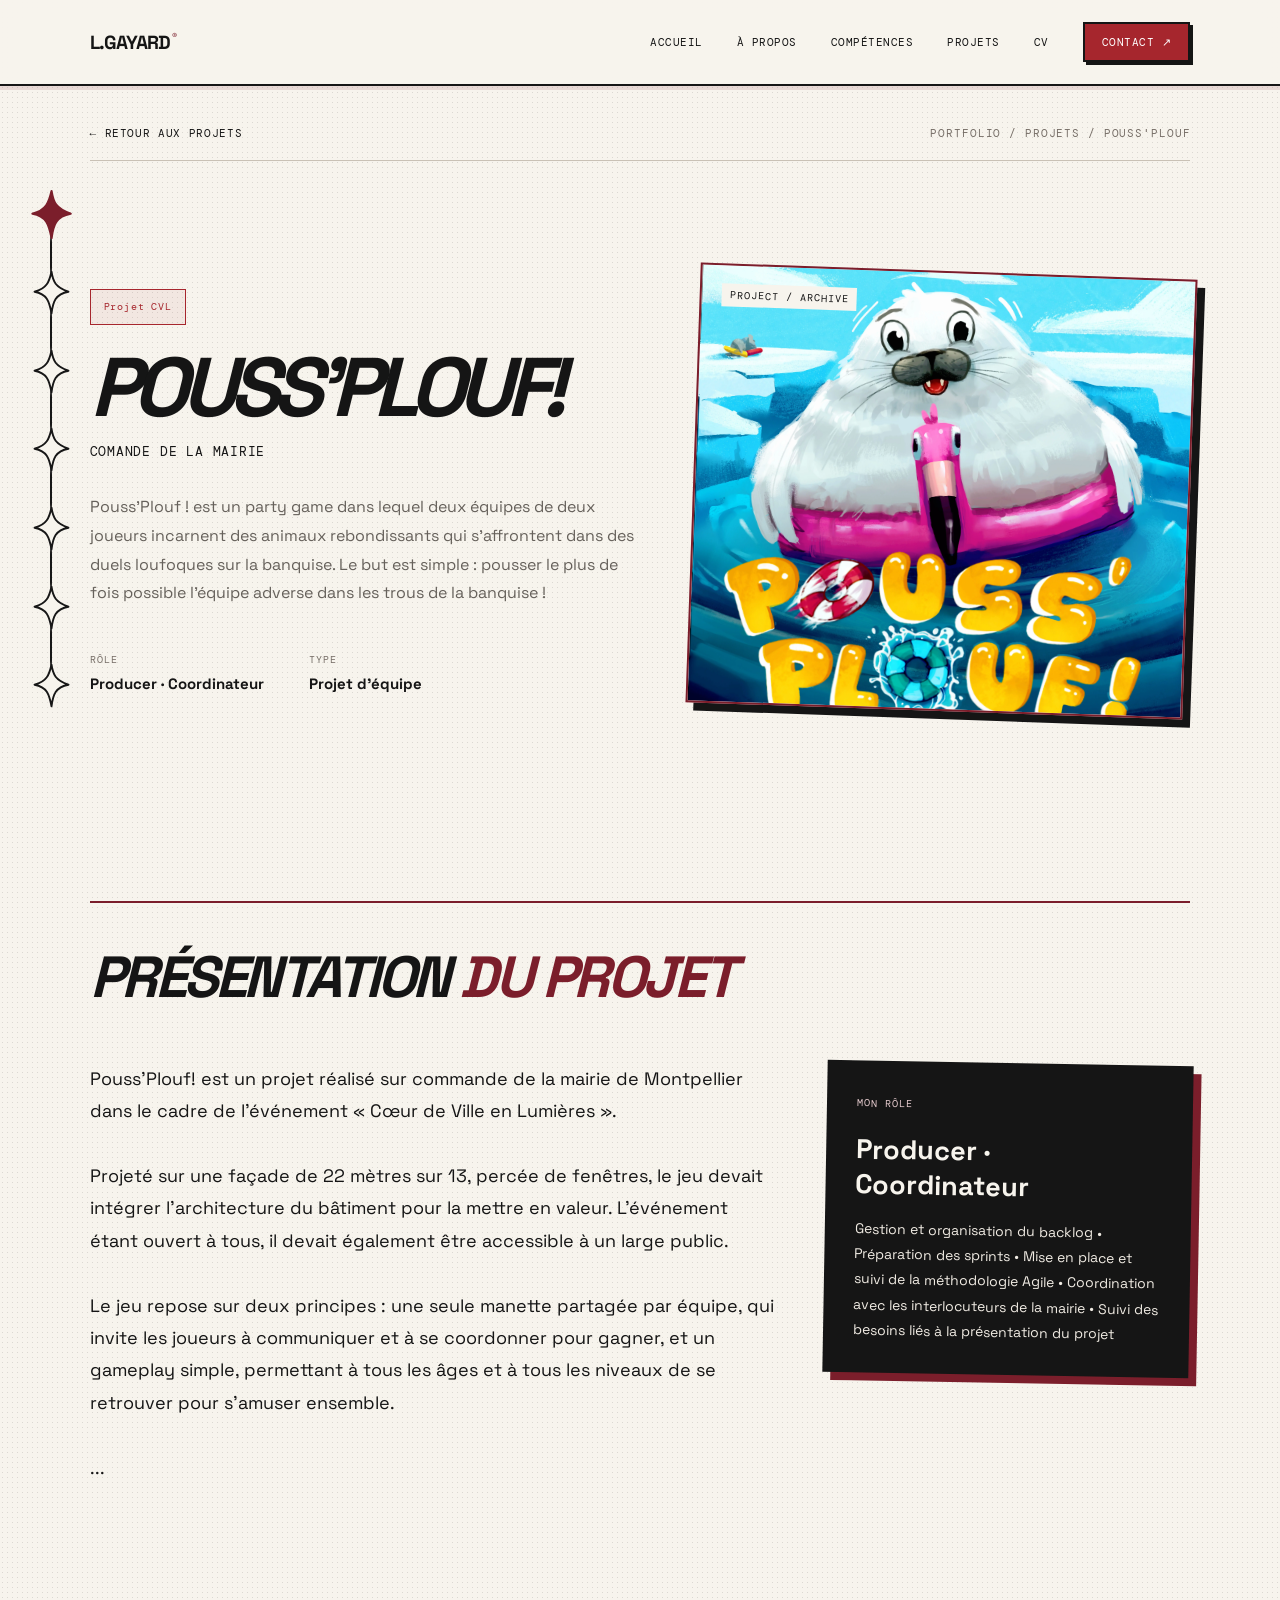
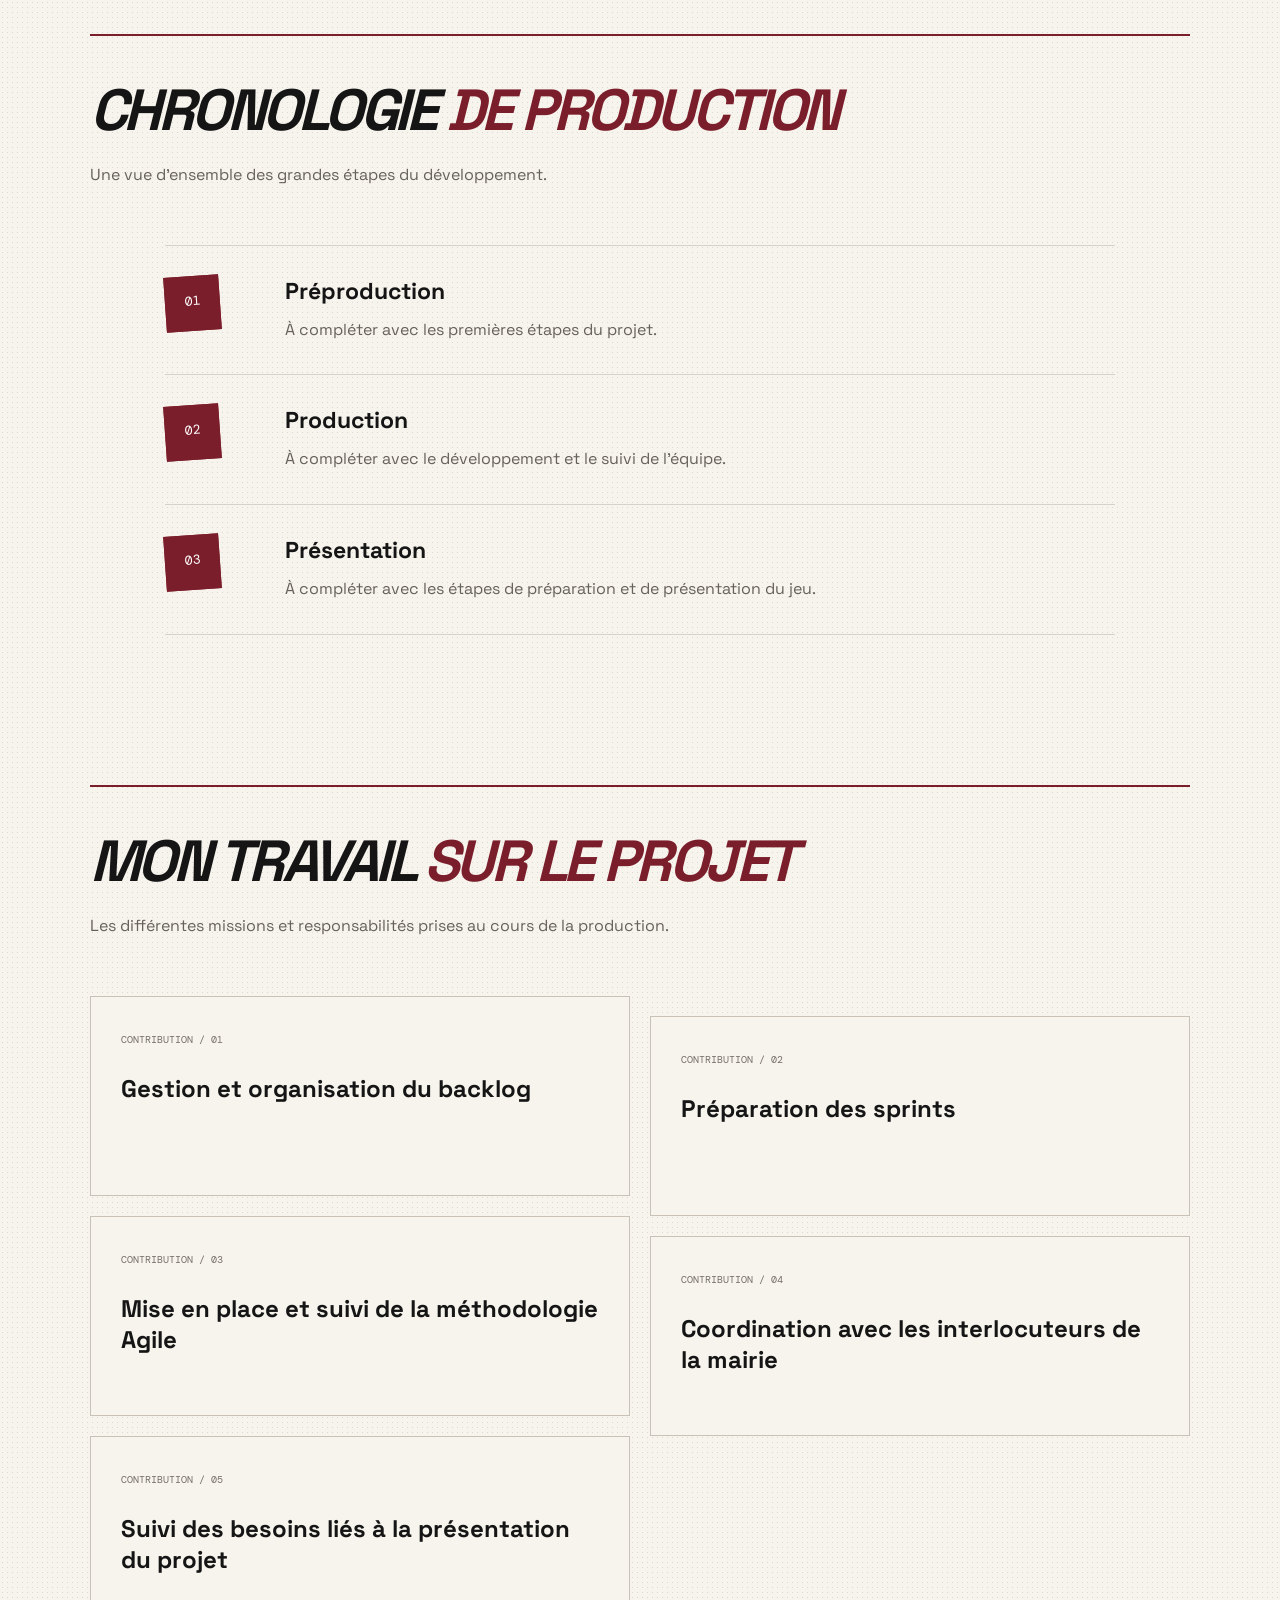
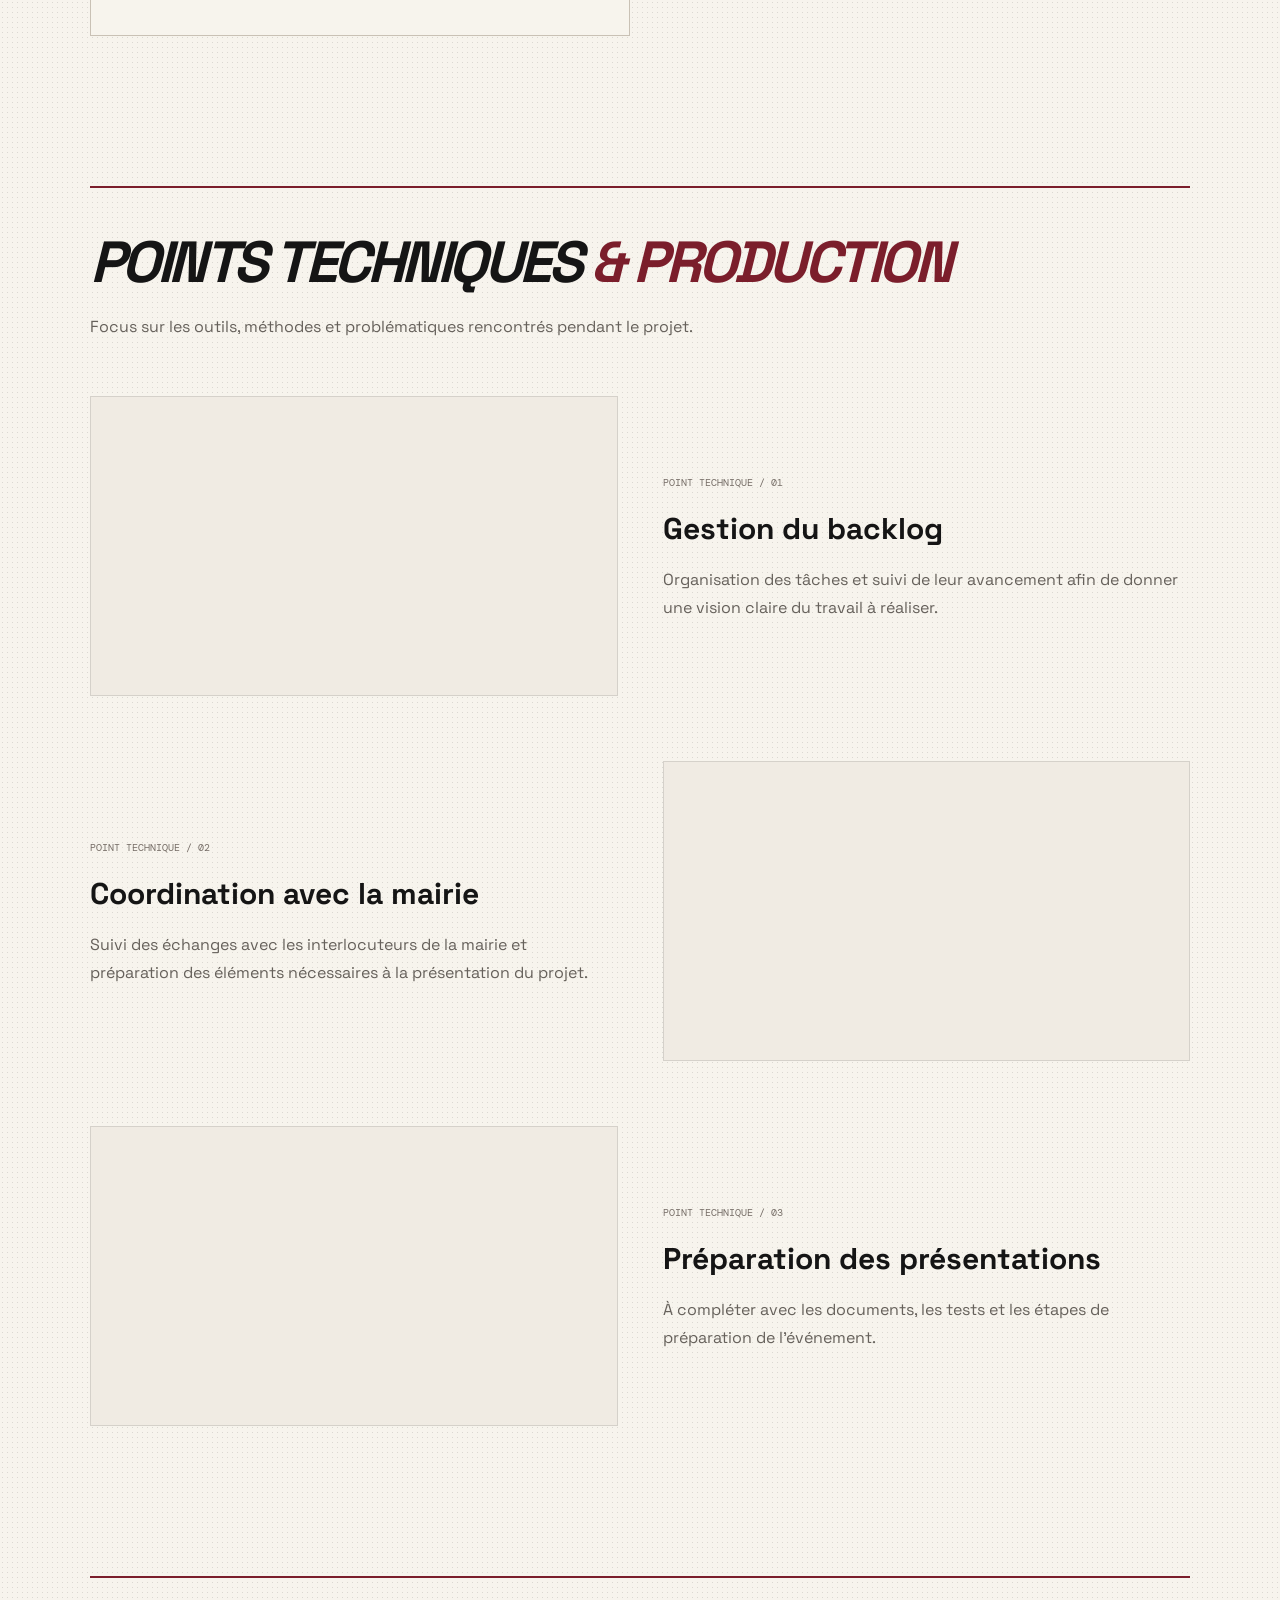
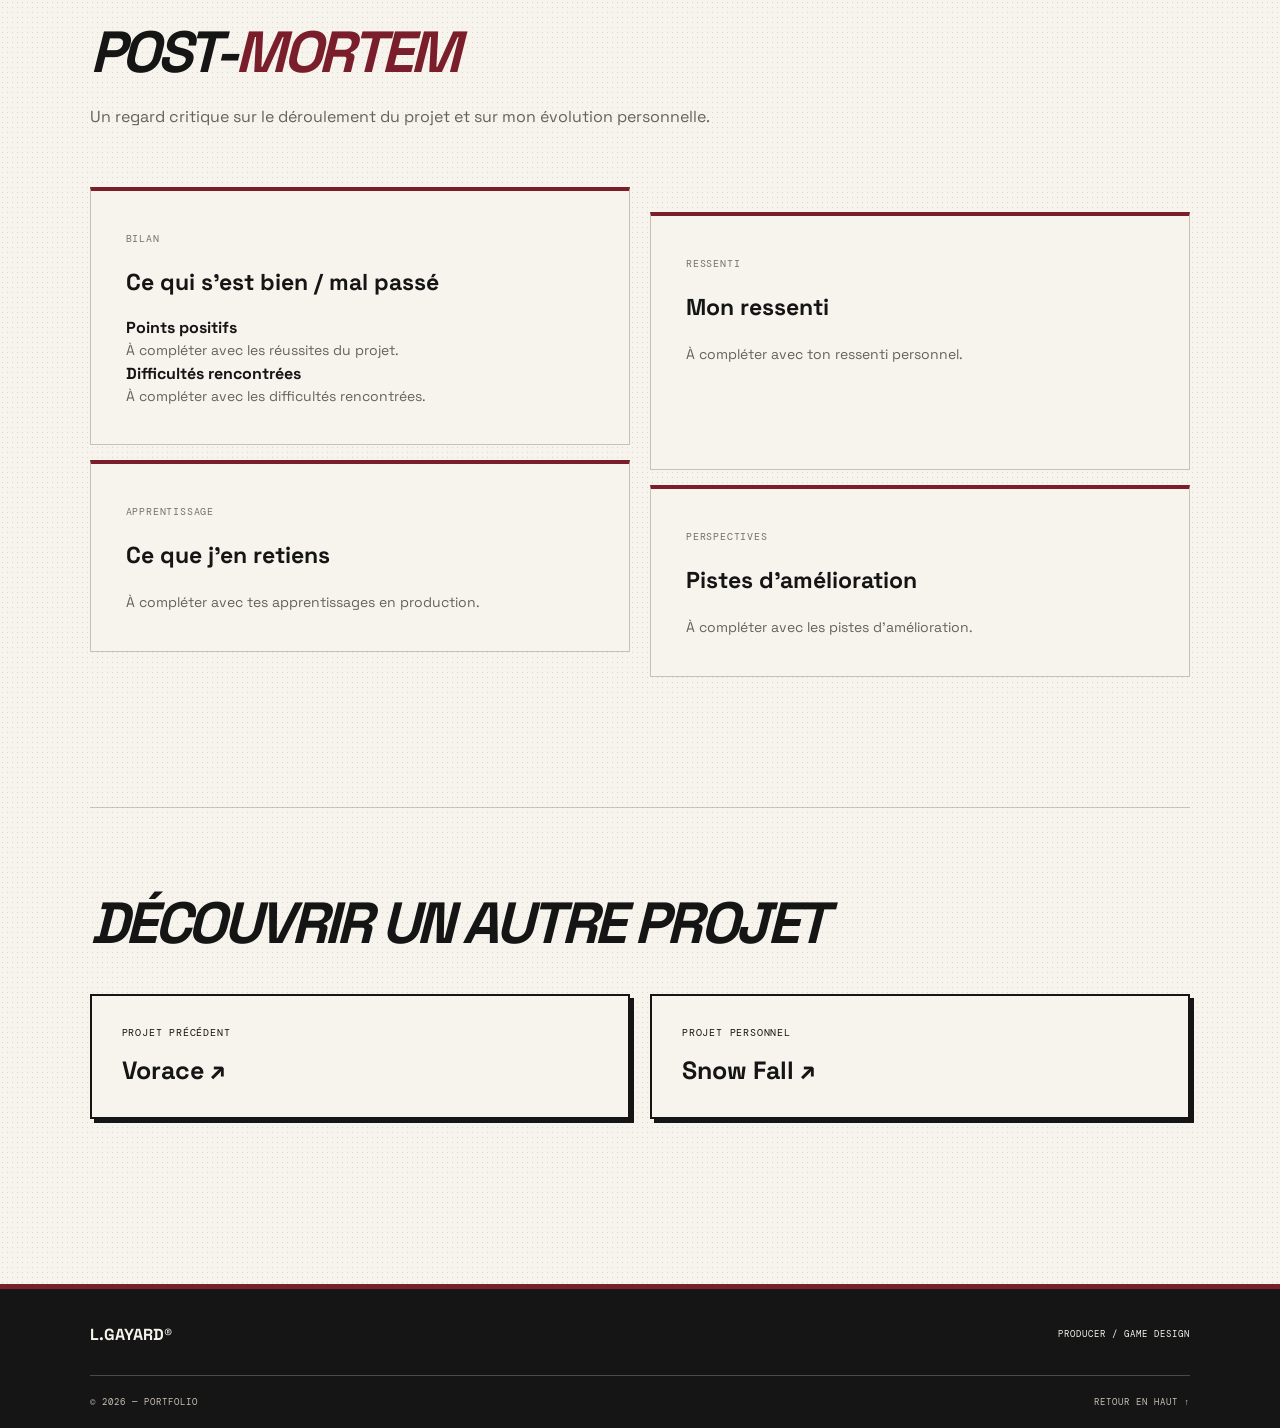
==== commit 307ffdec: "V rouge" ====
--- a/projets/pouss-plouf.html
+++ b/projets/pouss-plouf.html
@@ -1,323 +1,232 @@
 
 <!DOCTYPE html>
+
 <html lang="fr">
 <head>
-    <meta charset="UTF-8">
-    <meta name="viewport" content="width=device-width, initial-scale=1.0">
-
-    <title>Pouss'Plouf! — Ludovic GAYARD | Producer</title>
-
-    <meta
-        name="description"
-        content="Découvrez le travail de production et de coordination réalisé sur Pouss'Plouf!."
-    >
-
-    <link rel="preconnect" href="https://fonts.googleapis.com">
-    <link rel="preconnect" href="https://fonts.gstatic.com" crossorigin>
-
-    <link
-        href="https://fonts.googleapis.com/css2?family=DM+Mono:wght@400;500&family=Space+Grotesk:wght@400;500;600;700&family=Zen+Kaku+Gothic+New:wght@400;500;700&display=swap"
-        rel="stylesheet"
-    >
-
-    <link rel="stylesheet" href="../css/style.css">
-    <link rel="stylesheet" href="../css/project.css">
+<meta charset="utf-8"/>
+<meta content="width=device-width, initial-scale=1.0" name="viewport"/>
+<title>Pouss'Plouf! — Ludovic GAYARD | Producer</title>
+<meta content="Découvrez le travail de production et de coordination réalisé sur Pouss'Plouf!." name="description"/>
+<link href="https://fonts.googleapis.com" rel="preconnect"/>
+<link crossorigin="" href="https://fonts.gstatic.com" rel="preconnect"/>
+<link href="https://fonts.googleapis.com/css2?family=DM+Mono:wght@400;500&amp;family=Space+Grotesk:wght@400;500;600;700&amp;family=Zen+Kaku+Gothic+New:wght@400;500;700&amp;display=swap" rel="stylesheet"/>
+<link href="../css/style.css" rel="stylesheet"/>
+<link href="../css/project.css" rel="stylesheet"/>
 </head>
-
 <body data-project="pouss-plouf">
-
-    <div class="background-grid" aria-hidden="true"></div>
-    <!-- HEADER -->
-    <header class="site-header">
-        <a href="../index.html" class="header-logo">
+<div aria-hidden="true" class="background-grid"></div>
+<!-- HEADER -->
+<header class="site-header">
+<a class="header-logo" href="../index.html">
             L.GAYARD<span>®</span>
-        </a>
-
-        <nav class="main-nav" aria-label="Navigation principale">
-            <a href="../index.html#accueil">Accueil</a>
-            <a href="../index.html#apropos">À propos</a>
-            <a href="../index.html#competences">Compétences</a>
-            <a href="../index.html#projets">Projets</a>
-            <a href="../index.html#cv">CV</a>
-            <a href="../index.html#contact" class="nav-contact">Contact ↗</a>
-        </nav>
-
-        <button class="menu-toggle" type="button" aria-label="Ouvrir le menu" aria-expanded="false"><span></span><span></span></button>
-    </header>
-
-
-    <main class="project-page">
-
-        <!-- RETOUR -->
-        <div class="project-breadcrumb reveal">
-            <a href="../index.html#projets">← Retour aux projets</a>
-            <span>PORTFOLIO / PROJETS / POUSS'PLOUF</span>
-        </div>
-
-
-        <!-- HERO -->
-        <section class="project-hero reveal">
-
-            <div class="project-hero-content">
-
-                <span class="section-kicker">01 / PROJET</span>
-
-                <p class="project-status" data-project-status>
+</a>
+<nav aria-label="Navigation principale" class="main-nav">
+<a href="../index.html#accueil">Accueil</a>
+<a href="../index.html#apropos">À propos</a>
+<a href="../index.html#competences">Compétences</a>
+<a href="../index.html#projets">Projets</a>
+<a href="../index.html#cv">CV</a>
+<a class="nav-contact" href="../index.html#contact">Contact ↗</a>
+</nav>
+<button aria-expanded="false" aria-label="Ouvrir le menu" class="menu-toggle" type="button"><span></span><span></span></button>
+</header>
+<main class="project-page">
+<!-- RETOUR -->
+<div class="project-breadcrumb reveal">
+<a href="../index.html#projets">← Retour aux projets</a>
+<span>PORTFOLIO / PROJETS / POUSS'PLOUF</span>
+</div>
+<!-- HERO -->
+<section class="project-hero reveal">
+<div class="project-hero-content">
+
+<p class="project-status" data-project-status="">
                     TERMINÉ
                 </p>
-
-                <h1 data-project-title>
+<h1 data-project-title="">
                     POUSS'PLOUF<span>!</span>
-                </h1>
-
-                <p class="project-subtitle" data-project-subtitle>
-                    Production & coordination
-                </p>
-
-                <p class="project-description" data-project-description>
+</h1>
+<p class="project-subtitle" data-project-subtitle="">
+                    Production &amp; coordination
+                </p>
+<p class="project-description" data-project-description="">
                     Présentation du projet à compléter.
                 </p>
-
-                <div class="project-hero-meta">
-                    <div>
-                        <span>RÔLE</span>
-                        <strong data-project-role>Producer</strong>
-                    </div>
-
-                    <div>
-                        <span>TYPE</span>
-                        <strong>Projet d'équipe</strong>
-                    </div>
-                </div>
-
-            </div>
-
-            <div class="project-hero-visual">
-                <div class="project-cover-placeholder">
-                    <span>POUSS'PLOUF!</span>
-                    <small>PROJECT VISUAL</small>
-                </div>
-
-                <img
-                    data-project-cover
-                    src=""
-                    alt="Illustration du projet Pouss'Plouf!"
-                    hidden
-                >
-            </div>
-
-        </section>
-
-
-        <!-- PRESENTATION -->
-        <section class="project-section reveal" id="presentation">
-
-            <div class="project-section-heading">
-                <span class="section-kicker">02 / CONTEXTE</span>
-                <h2>Présentation <span>du projet</span></h2>
-            </div>
-
-            <div class="project-presentation-grid">
-
-                <div class="project-presentation-main">
-                    <p data-project-presentation>
+<div class="project-hero-meta">
+<div>
+<span>RÔLE</span>
+<strong data-project-role="">Producer</strong>
+</div>
+<div>
+<span>TYPE</span>
+<strong>Projet d'équipe</strong>
+</div>
+</div>
+</div>
+<div class="project-hero-visual">
+<div class="project-cover-placeholder">
+<span>POUSS'PLOUF!</span>
+<small>PROJECT VISUAL</small>
+</div>
+<img alt="Illustration du projet Pouss'Plouf!" data-project-cover="" hidden="" src=""/>
+</div>
+</section>
+<!-- PRESENTATION -->
+<section class="project-section reveal" id="presentation">
+<div class="project-section-heading">
+
+<h2>Présentation <span>du projet</span></h2>
+</div>
+<div class="project-presentation-grid">
+<div class="project-presentation-main">
+<p data-project-presentation="">
                         Présentation générale du projet à compléter.
                     </p>
-                </div>
-
-                <div class="project-info-card">
-                    <span>MON RÔLE</span>
-                    <h3 data-project-role-card>Producer</h3>
-                    <p data-project-contributions-summary>
+</div>
+<div class="project-info-card">
+<span>MON RÔLE</span>
+<h3 data-project-role-card="">Producer</h3>
+<p data-project-contributions-summary="">
                         Contributions à compléter.
                     </p>
-                </div>
-
-            </div>
-
-        </section>
-
-
-        <!-- CHRONOLOGIE -->
-        <section class="project-section reveal" id="chronologie">
-
-            <div class="project-section-heading">
-                <span class="section-kicker">03 / PRODUCTION</span>
-                <h2>Chronologie <span>de production</span></h2>
-                <p>
+</div>
+</div>
+</section>
+<!-- CHRONOLOGIE -->
+<section class="project-section reveal" id="chronologie">
+<div class="project-section-heading">
+
+<h2>Chronologie <span>de production</span></h2>
+<p>
                     Une vue d'ensemble des grandes étapes du développement.
                 </p>
-            </div>
-
-            <div class="project-timeline" data-project-timeline>
-
-                <div class="timeline-placeholder">
-                    <span>01</span>
-                    <div>
-                        <h3>Chronologie à compléter</h3>
-                        <p>
+</div>
+<div class="project-timeline" data-project-timeline="">
+<div class="timeline-placeholder">
+<span>01</span>
+<div>
+<h3>Chronologie à compléter</h3>
+<p>
                             Les différentes étapes de production seront
                             présentées ici.
                         </p>
-                    </div>
-                </div>
-
-            </div>
-
-        </section>
-
-
-        <!-- CONTRIBUTIONS -->
-        <section class="project-section reveal" id="contributions">
-
-            <div class="project-section-heading">
-                <span class="section-kicker">04 / CONTRIBUTIONS</span>
-                <h2>Mon travail <span>sur le projet</span></h2>
-                <p>
+</div>
+</div>
+</div>
+</section>
+<!-- CONTRIBUTIONS -->
+<section class="project-section reveal" id="contributions">
+<div class="project-section-heading">
+
+<h2>Mon travail <span>sur le projet</span></h2>
+<p>
                     Les différentes missions et responsabilités prises
                     au cours de la production.
                 </p>
-            </div>
-
-            <div class="project-contributions" data-project-contributions>
-
-                <div class="contribution-placeholder">
-                    <h3>Contributions à compléter</h3>
-                    <p>
+</div>
+<div class="project-contributions" data-project-contributions="">
+<div class="contribution-placeholder">
+<h3>Contributions à compléter</h3>
+<p>
                         Les missions réalisées seront détaillées ici.
                     </p>
-                </div>
-
-            </div>
-
-        </section>
-
-
-        <!-- POINTS TECHNIQUES -->
-        <section class="project-section reveal" id="technique">
-
-            <div class="project-section-heading">
-                <span class="section-kicker">05 / ANALYSE</span>
-                <h2>Points techniques <span>& production</span></h2>
-                <p>
+</div>
+</div>
+</section>
+<!-- POINTS TECHNIQUES -->
+<section class="project-section reveal" id="technique">
+<div class="project-section-heading">
+
+<h2>Points techniques <span>&amp; production</span></h2>
+<p>
                     Focus sur les outils, méthodes et problématiques
                     rencontrés pendant le projet.
                 </p>
-            </div>
-
-            <div class="technical-points" data-project-technical>
-
-                <div class="technical-placeholder">
-                    <span>01</span>
-                    <div>
-                        <h3>Point technique à compléter</h3>
-                        <p>
+</div>
+<div class="technical-points" data-project-technical="">
+<div class="technical-placeholder">
+<span>01</span>
+<div>
+<h3>Point technique à compléter</h3>
+<p>
                             Une illustration et une explication de mon
                             travail seront ajoutées ici.
                         </p>
-                    </div>
-                </div>
-
-            </div>
-
-        </section>
-
-
-        <!-- POST MORTEM -->
-        <section class="project-section reveal" id="post-mortem">
-
-            <div class="project-section-heading">
-                <span class="section-kicker">06 / RETOUR D'EXPÉRIENCE</span>
-                <h2>Post-<span>mortem</span></h2>
-                <p>
+</div>
+</div>
+</div>
+</section>
+<!-- POST MORTEM -->
+<section class="project-section reveal" id="post-mortem">
+<div class="project-section-heading">
+
+<h2>Post-<span>mortem</span></h2>
+<p>
                     Un regard critique sur le déroulement du projet
                     et sur mon évolution personnelle.
                 </p>
-            </div>
-
-            <div class="postmortem-grid">
-
-                <article class="postmortem-card">
-                    <span>01 / BILAN</span>
-                    <h3>Ce qui s'est bien / mal passé</h3>
-                    <div data-postmortem-positive>
-                        <p>À compléter.</p>
-                    </div>
-                </article>
-
-                <article class="postmortem-card">
-                    <span>02 / RESSENTI</span>
-                    <h3>Mon ressenti</h3>
-                    <div data-postmortem-feeling>
-                        <p>À compléter.</p>
-                    </div>
-                </article>
-
-                <article class="postmortem-card">
-                    <span>03 / APPRENTISSAGE</span>
-                    <h3>Ce que j'en retiens</h3>
-                    <div data-postmortem-lessons>
-                        <p>À compléter.</p>
-                    </div>
-                </article>
-
-                <article class="postmortem-card">
-                    <span>04 / PERSPECTIVES</span>
-                    <h3>Pistes d'amélioration</h3>
-                    <div data-postmortem-improvements>
-                        <p>À compléter.</p>
-                    </div>
-                </article>
-
-            </div>
-
-        </section>
-
-
-        <!-- NAVIGATION ENTRE PROJETS -->
-        <section class="project-next reveal">
-
-            <span class="section-kicker">CONTINUER LA VISITE</span>
-
-            <h2>Découvrir un autre projet</h2>
-
-            <div class="project-next-links">
-
-                <a href="vorace.html">
-                    <span>PROJET PRÉCÉDENT</span>
-                    <strong>Vorace ↗</strong>
-                </a>
-
-                <a href="snow-fall.html">
-                    <span>PROJET PERSONNEL</span>
-                    <strong>Snow Fall ↗</strong>
-                </a>
-
-            </div>
-
-        </section>
-
-    </main>
-
-
-    <!-- FOOTER -->
-    <footer class="site-footer">
-        <div class="footer-top">
-            <strong>L.GAYARD<span>®</span></strong>
-            <span>PRODUCER / GAME DESIGN</span>
-        </div>
-
-        <div class="footer-bottom">
-            <span>© 2026 — PORTFOLIO</span>
-            <a href="../index.html#accueil">RETOUR EN HAUT ↑</a>
-        </div>
-    </footer>
-
-
-    <!-- SCRIPTS -->
-    <script src="../js/content.js"></script>
-    <script src="../js/main.js"></script>
-    <script src="../js/project.js"></script>
-
-</body>
+</div>
+<div class="postmortem-grid">
+<article class="postmortem-card">
+<span>BILAN</span>
+<h3>Ce qui s'est bien / mal passé</h3>
+<div data-postmortem-positive="">
+<p>À compléter.</p>
+</div>
+</article>
+<article class="postmortem-card">
+<span>RESSENTI</span>
+<h3>Mon ressenti</h3>
+<div data-postmortem-feeling="">
+<p>À compléter.</p>
+</div>
+</article>
+<article class="postmortem-card">
+<span>APPRENTISSAGE</span>
+<h3>Ce que j'en retiens</h3>
+<div data-postmortem-lessons="">
+<p>À compléter.</p>
+</div>
+</article>
+<article class="postmortem-card">
+<span>PERSPECTIVES</span>
+<h3>Pistes d'amélioration</h3>
+<div data-postmortem-improvements="">
+<p>À compléter.</p>
+</div>
+</article>
+</div>
+</section>
+<!-- NAVIGATION ENTRE PROJETS -->
+<section class="project-next reveal">
+
+<h2>Découvrir un autre projet</h2>
+<div class="project-next-links">
+<a href="vorace.html">
+<span>PROJET PRÉCÉDENT</span>
+<strong>Vorace ↗</strong>
+</a>
+<a href="snow-fall.html">
+<span>PROJET PERSONNEL</span>
+<strong>Snow Fall ↗</strong>
+</a>
+</div>
+</section>
+</main>
+<!-- FOOTER -->
+<footer class="site-footer">
+<div class="footer-top">
+<strong>L.GAYARD<span>®</span></strong>
+<span>PRODUCER / GAME DESIGN</span>
+</div>
+<div class="footer-bottom">
+<span>© 2026 — PORTFOLIO</span>
+<a href="../index.html#accueil">RETOUR EN HAUT ↑</a>
+</div>
+</footer>
+<!-- SCRIPTS -->
+<script src="../js/content.js"></script>
+<script src="../js/main.js"></script>
+<script src="../js/project.js"></script>
+<script src="../js/progress-rail.js"></script></body>
 </html>
--- a/css/style.css
+++ b/css/style.css
@@ -9,25 +9,25 @@
    01 — VARIABLES
 ========================= */
 
-
 :root {
-  --pearl: #F2EBDD;
-  --blue: #244BBA;
-  --charcoal: #171717;
-  --light-blue: #A7B9E8;
-  --chrome: #BFC2C8;
-  --grey: #686868;
-  --light-grey: #BFC2C8;
-  --white: #ffffff;
-  --peach: #244BBA;
-  --dark-peach: #244BBA;
-  --font-main: "Space Grotesk", sans-serif;
-  --font-japanese: "Zen Kaku Gothic New", sans-serif;
-  --font-mono: "DM Mono", monospace;
-  --page-width: 1440px;
-  --page-padding: clamp(22px, 7vw, 110px);
-  --transition: 0.35s ease;
-}
+    --pearl: #F7F4ED;
+    --charcoal: #151515;
+    --peach: #7B1E2B;
+    --white: #ffffff;
+    --grey: #777c76;
+    --light-grey: #deded7;
+    --dark-peach: #A6262D;
+
+    --font-main: "Space Grotesk", sans-serif;
+    --font-japanese: "Zen Kaku Gothic New", sans-serif;
+    --font-mono: "DM Mono", monospace;
+
+    --page-width: 1440px;
+    --page-padding: clamp(22px, 7vw, 110px);
+
+    --transition: 0.35s ease;
+}
+
 
 /* =========================
    02 — RESET & BASE
@@ -340,72 +340,46 @@
 
 /* Boutons */
 
-.
-/* =========================================
-   BOUTONS — STYLE OFFICIEL
-========================================= */
-
 .button {
     display: inline-flex;
     align-items: center;
-    justify-content: space-between;
-    gap: 22px;
-
-    padding: 15px 20px;
-
-    border: 2px solid #171717;
-    border-radius: 0;
-    box-shadow: 4px 4px 0 #171717;
+    justify-content: center;
+    gap: 20px;
+
+    padding: 15px 21px;
 
     font-family: var(--font-mono);
     font-size: 11px;
-    font-weight: 700;
-    letter-spacing: 0.04em;
-    text-transform: uppercase;
-    text-decoration: none;
-
-    cursor: pointer;
-    transition: all 0.2s ease;
-}
-
-/* Bouton principal — Bleu cobalt */
+    letter-spacing: 0.3px;
+
+    transition:
+        transform var(--transition),
+        background var(--transition),
+        color var(--transition);
+}
+
+.button:hover {
+    transform: translateY(-4px);
+}
 
 .button-primary {
-    background: #244BBA;
-    color: #F2EBDD;
-}
-
-/* Bouton secondaire — Beige papier */
+    background: var(--charcoal);
+    color: var(--pearl);
+}
+
+.button-primary:hover {
+    background: var(--peach);
+    color: var(--charcoal);
+}
 
 .button-secondary {
-    background: #F2EBDD;
-    color: #171717;
-}
-
-/* Effets au survol */
-
-.button:hover {
-    transform: translate(2px, 2px);
-    box-shadow: 2px 2px 0 #171717;
-}
-
-.button-primary:hover {
-    background: #171717;
-    color: #F2EBDD;
+    border: 1px solid var(--charcoal);
 }
 
 .button-secondary:hover {
-    background: #A7B9E8;
-    color: #171717;
-}
-
-/* Effet au clic */
-
-.button:active {
-    transform: translate(4px, 4px);
-    box-shadow: none;
-}
-
+    background: var(--peach);
+    border-color: var(--peach);
+}
 
 
 /* Composition graphique du hero */
@@ -966,7 +940,7 @@
     align-items: center;
     background:
         radial-gradient(circle at 70% 30%, rgba(255, 167, 127, 0.35), transparent 35%),
-        linear-gradient(135deg, #303c34, #1f2923);
+        linear-gradient(135deg, #303c34, #151515);
     color: var(--pearl);
 }
 
@@ -1806,29 +1780,24 @@
 ========================= */
 
 :root {
-    --pearl: #F2EBDD;
-    --charcoal: #171717;
-    --peach: #244BBA;
-    --dark-peach: #244BBA;
+    --pearl: #F7F4ED;
+    --charcoal: #151515;
+    --peach: #7B1E2B;
+    --dark-peach: #7B1E2B;
 
     --white: #FFFFFF;
     --grey: #777777;
     --light-grey: #D4D0C7;
 
-    --blue: #244BBA;
-    --light-blue: #A7B9E8;
-    --chrome: #BFC2C8;
-    --chrome-light: #E9EAEC;
-    --chrome-dark: #747A84;
+    --blue: #7B1E2B;
+    --light-blue: #E8CDD0;
+    --chrome: #C9C1B5;
+    --chrome-light: #F0EBE3;
+    --chrome-dark: #776F68;
 
     --font-main: "Space Grotesk", sans-serif;
     --font-japanese: "Zen Kaku Gothic New", sans-serif;
     --font-mono: "DM Mono", monospace;
-
-    /* Grille commune à toutes les pages */
-    --page-width: 1440px;
-    --page-padding: clamp(22px, 7vw, 110px);
-    --transition: 0.35s ease;
 }
 
 
@@ -1868,13 +1837,13 @@
         linear-gradient(
             to right,
             transparent 49.8%,
-            rgba(36, 75, 186, 0.13) 50%,
+            rgba(123, 30, 43, 0.13) 50%,
             transparent 50.2%
         ),
         linear-gradient(
             to bottom,
             transparent 49.8%,
-            rgba(36, 75, 186, 0.08) 50%,
+            rgba(123, 30, 43, 0.08) 50%,
             transparent 50.2%
         );
     background-size: 80px 80px;
@@ -1886,9 +1855,9 @@
 ========================= */
 
 .site-header {
-    background: rgba(242, 235, 221, 0.94);
+    background: rgba(247, 244, 237, 0.94);
     border-bottom: 2px solid var(--charcoal);
-    box-shadow: 0 4px 0 rgba(36, 75, 186, 0.12);
+    box-shadow: 0 4px 0 rgba(123, 30, 43, 0.12);
 }
 
 .header-logo span,
@@ -1938,7 +1907,7 @@
 
 .availability-dot {
     background: var(--blue);
-    box-shadow: 0 0 0 4px rgba(36, 75, 186, 0.15);
+    box-shadow: 0 0 0 4px rgba(123, 30, 43, 0.15);
 }
 
 .hero h1 {
@@ -2022,7 +1991,7 @@
 
 .art-main {
     background:
-        linear-gradient(135deg, #A7B9E8, #244BBA);
+        linear-gradient(135deg, #E8CDD0, #7B1E2B);
     border: 2px solid var(--charcoal);
 }
 
@@ -2122,7 +2091,7 @@
 
 .portrait-placeholder {
     background:
-        linear-gradient(145deg, #DCE2F0, #A7B9E8);
+        linear-gradient(145deg, #F0DFE0, #E8CDD0);
     border: 1px solid var(--blue);
 }
 
@@ -2145,8 +2114,8 @@
 
 .about-quote {
     border-left: 5px solid var(--blue);
-    background: rgba(36, 75, 186, 0.08);
-    box-shadow: 4px 4px 0 rgba(36, 75, 186, 0.12);
+    background: rgba(123, 30, 43, 0.08);
+    box-shadow: 4px 4px 0 rgba(123, 30, 43, 0.12);
 }
 
 .signature-stamp {
@@ -2161,7 +2130,7 @@
 
 .skills {
     background:
-        linear-gradient(135deg, #171717, #222B43);
+        linear-gradient(135deg, #151515, #222B43);
     color: var(--white);
     border-top: 5px solid var(--blue);
     border-bottom: 5px solid var(--blue);
@@ -2177,18 +2146,18 @@
 }
 
 .section-intro {
-    color: #D0D5E0;
+    color: #E1D2B8;
 }
 
 .skill-card {
-    border: 1px solid #65749C;
+    border: 1px solid #9B7135;
     background: rgba(255, 255, 255, 0.025);
-    box-shadow: 4px 4px 0 rgba(36, 75, 186, 0.3);
+    box-shadow: 4px 4px 0 rgba(123, 30, 43, 0.3);
 }
 
 .skill-card:hover {
     border-color: var(--light-blue);
-    background: rgba(36, 75, 186, 0.15);
+    background: rgba(123, 30, 43, 0.15);
     box-shadow: 6px 6px 0 var(--blue);
 }
 
@@ -2206,7 +2175,7 @@
 }
 
 .skill-card p {
-    color: #D0D5E0;
+    color: #E1D2B8;
 }
 
 .skill-list li {
@@ -2218,7 +2187,7 @@
 }
 
 .skill-tools span {
-    border-color: #65749C;
+    border-color: #9B7135;
     color: var(--light-blue);
 }
 
@@ -2273,7 +2242,7 @@
 
 .project-visual-placeholder {
     background:
-        linear-gradient(135deg, #244BBA, #171717);
+        linear-gradient(135deg, #7B1E2B, #151515);
 }
 
 .project-visual-placeholder span {
@@ -2322,7 +2291,7 @@
 
 .cv-section {
     background:
-        linear-gradient(120deg, #A7B9E8, #DCE2F0);
+        linear-gradient(120deg, #E8CDD0, #F0DFE0);
     border-top: 5px solid var(--blue);
     border-bottom: 5px solid var(--blue);
 }
@@ -2391,7 +2360,7 @@
 }
 
 .contact-link:hover {
-    background: rgba(36, 75, 186, 0.05);
+    background: rgba(123, 30, 43, 0.05);
 }
 
 .contact-icon {
@@ -2440,25 +2409,25 @@
 .chrome-effect {
     background: linear-gradient(
         135deg,
-        #747A84 0%,
+        #776F68 0%,
         #F5F5F5 18%,
-        #BFC2C8 35%,
+        #C9C1B5 35%,
         #FFFFFF 48%,
-        #858B96 65%,
-        #E9EAEC 82%,
-        #747A84 100%
+        #857A70 65%,
+        #F0EBE3 82%,
+        #776F68 100%
     );
     color: var(--charcoal);
-    border: 1px solid #747A84;
+    border: 1px solid #776F68;
 }
 
 .chrome-text {
     background: linear-gradient(
         180deg,
         #FFFFFF 0%,
-        #747A84 35%,
+        #776F68 35%,
         #FFFFFF 50%,
-        #8C929C 75%,
+        #857A70 75%,
         #FFFFFF 100%
     );
     background-clip: text;
@@ -2469,8 +2438,8 @@
 
 .blue-glow {
     box-shadow:
-        0 0 8px rgba(36, 75, 186, 0.4),
-        0 0 20px rgba(36, 75, 186, 0.2);
+        0 0 8px rgba(123, 30, 43, 0.4),
+        0 0 20px rgba(123, 30, 43, 0.2);
 }
 
 
@@ -2521,3 +2490,164 @@
         box-shadow: 7px 7px 0 var(--blue);
     }
 }
+
+
+/* =========================================================
+   DA OR / ROUGE / NOIR / BLANC PERLE — FINITIONS
+   Les anciennes variables restent compatibles avec le HTML/JS.
+   ========================================================= */
+:root {
+    --pearl: #F7F4ED;
+    --charcoal: #151515;
+    --white: #FFFFFF;
+    --burgundy: #7B1E2B;
+    --burgundy-light: #E8CDD0;
+    --red: #A6262D;
+    --blue: var(--burgundy);
+    --light-blue: var(--burgundy-light);
+    --peach: var(--burgundy);
+    --dark-peach: var(--red);
+    --chrome: #C9C1B5;
+    --chrome-light: #F0EBE3;
+    --chrome-dark: #776F68;
+    --grey: #66615B;
+}
+
+/* Accents rouges, or et contraste des zones sombres */
+.hero h1 span { color: var(--burgundy); text-shadow: 4px 4px 0 var(--charcoal); }
+.title-dot, .section-heading .accent { color: var(--red) !important; }
+.availability-dot { background: var(--red); box-shadow: 0 0 0 4px rgba(166,38,45,.13); }
+.main-nav .nav-contact, .button-primary { background: var(--red); color: var(--white); }
+.main-nav .nav-contact:hover, .button-primary:hover { background: var(--charcoal); color: var(--white); }
+.button-secondary:hover { background: var(--burgundy-light); color: var(--charcoal); }
+::selection { background: var(--burgundy); color: var(--charcoal); }
+
+
+/* =========================================
+   COMPÉTENCES — DÉGRADÉ ROUGE SOMBRE
+========================================= */
+
+.skills {
+    background: linear-gradient(
+        125deg,
+        #151515 0%,
+        #1D171A 30%,
+        #32171E 65%,
+        #571C29 100%
+    );
+}
+
+/* Cartes de compétences */
+
+.skill-card {
+    background: linear-gradient(
+        145deg,
+        #1C1C1E 0%,
+        #292026 100%
+    );
+
+    border: 1px solid #7B1E2B;
+    box-shadow: 4px 4px 0 #571C29;
+}
+
+/* Bordures et accents */
+
+.skill-card:hover {
+    border-color: #A6262D;
+    box-shadow: 6px 6px 0 #7B1E2B;
+}
+
+.skill-card .skill-symbol {
+    color: #B94A55;
+}
+
+
+/* ===== Progression verticale — étoiles dessinées à quatre pointes ===== */
+.reading-rail {
+  position: fixed;
+  z-index: 900;
+  left: clamp(12px, 2.3vw, 36px);
+  top: 50%;
+  transform: translateY(-50%);
+  height: min(62vh, 520px);
+  width: 44px;
+  display: flex;
+  align-items: center;
+  justify-content: center;
+  --rail-ink: #171717;
+  --rail-active: #7b1e2b;
+}
+.reading-rail-track {
+  position: absolute;
+  inset: 23px auto 23px 50%;
+  width: 2px;
+  transform: translateX(-50%);
+  background: var(--rail-ink);
+  overflow: hidden;
+}
+.reading-rail-fill {
+  width: 100%;
+  height: 0;
+  background: var(--rail-active);
+  transition: height .12s linear;
+}
+.reading-rail-markers {
+  position: relative;
+  z-index: 1;
+  height: 100%;
+  width: 100%;
+  display: flex;
+  flex-direction: column;
+  justify-content: space-between;
+  align-items: center;
+}
+.reading-rail-star {
+  display: grid;
+  place-items: center;
+  width: 44px;
+  height: 48px;
+  color: var(--rail-ink);
+  text-decoration: none;
+  background: transparent;
+  transition: transform .2s ease, color .2s ease;
+}
+.reading-rail-spark {
+  display: block;
+  width: 37px;
+  height: 45px;
+  overflow: visible;
+  filter: drop-shadow(0 0 2px #f7f4ed);
+}
+.reading-rail-spark path {
+  fill: #f7f4ed;
+  stroke: currentColor;
+  stroke-width: 2.5;
+  stroke-linejoin: round;
+  transition: fill .2s ease, stroke .2s ease;
+}
+.reading-rail-star:hover,
+.reading-rail-star.is-active {
+  color: var(--rail-active);
+  transform: scale(1.13);
+}
+.reading-rail-star:hover .reading-rail-spark path,
+.reading-rail-star.is-active .reading-rail-spark path {
+  fill: var(--rail-active);
+  stroke: var(--rail-active);
+}
+.reading-rail-star:focus-visible { outline: 2px solid var(--rail-active); outline-offset: 2px; }
+@media (max-width: 900px) {
+  .reading-rail { left: 5px; width: 36px; height: min(55vh, 390px); }
+  .reading-rail-star { width: 36px; height: 40px; }
+  .reading-rail-spark { width: 30px; height: 37px; }
+  .reading-rail-track { top: 20px; bottom: 20px; }
+}
+@media (max-width: 600px) {
+  .reading-rail { left: 1px; width: 30px; height: 44vh; }
+  .reading-rail-star { width: 30px; height: 34px; }
+  .reading-rail-spark { width: 25px; height: 31px; }
+  .reading-rail-track { top: 17px; bottom: 17px; }
+}
+@media (prefers-reduced-motion: reduce) {
+  .reading-rail-fill, .reading-rail-star, .reading-rail-spark path { transition: none; }
+}
--- a/css/project.css
+++ b/css/project.css
@@ -4,12 +4,12 @@
    ========================================================= */
 
 :root {
-    --pearl: #F2EBDD;
-    --blue: #244BBA;
-    --charcoal: #171717;
-    --light-blue: #A7B9E8;
-    --chrome: #BFC2C8;
-    --chrome-light: #E8E9EB;
+    --pearl: #F7F4ED;
+    --blue: #7B1E2B;
+    --charcoal: #151515;
+    --light-blue: #E8CDD0;
+    --chrome: #C9C1B5;
+    --chrome-light: #F0EBE3;
     --chrome-dark: #70747D;
     --grey: #686868;
     --font-main: "Space Grotesk", sans-serif;
@@ -805,7 +805,7 @@
 .project-status {
     border: 1px solid var(--blue);
     color: var(--blue);
-    background: rgba(36, 75, 186, .06);
+    background: rgba(123, 30, 43, .06);
 }
 .project-hero-visual {
     background: var(--light-blue);
@@ -841,3 +841,136 @@
     .postmortem-card { transform: none; }
     .project-next-links a { transition: none; }
 }
+
+
+/* =========================================================
+   DA OR / ROUGE / NOIR / BLANC PERLE — FINITIONS
+   Les anciennes variables restent compatibles avec le HTML/JS.
+   ========================================================= */
+:root {
+    --pearl: #F7F4ED;
+    --charcoal: #151515;
+    --white: #FFFFFF;
+    --burgundy: #7B1E2B;
+    --burgundy-light: #E8CDD0;
+    --red: #A6262D;
+    --blue: var(--burgundy);
+    --light-blue: var(--burgundy-light);
+    --peach: var(--burgundy);
+    --dark-peach: var(--red);
+    --chrome: #C9C1B5;
+    --chrome-light: #F0EBE3;
+    --chrome-dark: #776F68;
+    --grey: #66615B;
+}
+
+/* Titres et cartes : accent rouge ponctuel, cadre doré */
+.project-hero h1 span { color: var(--red); }
+.project-section-heading h2 span { color: var(--burgundy); }
+.project-status { border-color: var(--red); color: var(--red); background: rgba(166,38,45,.06); }
+.project-hero-visual { border-color: var(--burgundy); background: var(--burgundy-light); }
+.project-next-links a {
+    background: var(--pearl);
+    color: var(--charcoal);
+    border: 2px solid var(--charcoal);
+    border-radius: 0;
+    box-shadow: 4px 4px 0 var(--charcoal);
+}
+.project-next-links a span, .project-next-links a strong { color: inherit; }
+.project-next-links a:hover {
+    background: var(--burgundy-light);
+    color: var(--charcoal);
+    transform: translate(2px, 2px);
+    box-shadow: 2px 2px 0 var(--charcoal);
+}
+
+
+/* ===== Progression verticale — étoiles dessinées à quatre pointes ===== */
+.reading-rail {
+  position: fixed;
+  z-index: 900;
+  left: clamp(12px, 2.3vw, 36px);
+  top: 50%;
+  transform: translateY(-50%);
+  height: min(62vh, 520px);
+  width: 44px;
+  display: flex;
+  align-items: center;
+  justify-content: center;
+  --rail-ink: #171717;
+  --rail-active: #7b1e2b;
+}
+.reading-rail-track {
+  position: absolute;
+  inset: 23px auto 23px 50%;
+  width: 2px;
+  transform: translateX(-50%);
+  background: var(--rail-ink);
+  overflow: hidden;
+}
+.reading-rail-fill {
+  width: 100%;
+  height: 0;
+  background: var(--rail-active);
+  transition: height .12s linear;
+}
+.reading-rail-markers {
+  position: relative;
+  z-index: 1;
+  height: 100%;
+  width: 100%;
+  display: flex;
+  flex-direction: column;
+  justify-content: space-between;
+  align-items: center;
+}
+.reading-rail-star {
+  display: grid;
+  place-items: center;
+  width: 44px;
+  height: 48px;
+  color: var(--rail-ink);
+  text-decoration: none;
+  background: transparent;
+  transition: transform .2s ease, color .2s ease;
+}
+.reading-rail-spark {
+  display: block;
+  width: 37px;
+  height: 45px;
+  overflow: visible;
+  filter: drop-shadow(0 0 2px #f7f4ed);
+}
+.reading-rail-spark path {
+  fill: #f7f4ed;
+  stroke: currentColor;
+  stroke-width: 2.5;
+  stroke-linejoin: round;
+  transition: fill .2s ease, stroke .2s ease;
+}
+.reading-rail-star:hover,
+.reading-rail-star.is-active {
+  color: var(--rail-active);
+  transform: scale(1.13);
+}
+.reading-rail-star:hover .reading-rail-spark path,
+.reading-rail-star.is-active .reading-rail-spark path {
+  fill: var(--rail-active);
+  stroke: var(--rail-active);
+}
+.reading-rail-star:focus-visible { outline: 2px solid var(--rail-active); outline-offset: 2px; }
+@media (max-width: 900px) {
+  .reading-rail { left: 5px; width: 36px; height: min(55vh, 390px); }
+  .reading-rail-star { width: 36px; height: 40px; }
+  .reading-rail-spark { width: 30px; height: 37px; }
+  .reading-rail-track { top: 20px; bottom: 20px; }
+}
+@media (max-width: 600px) {
+  .reading-rail { left: 1px; width: 30px; height: 44vh; }
+  .reading-rail-star { width: 30px; height: 34px; }
+  .reading-rail-spark { width: 25px; height: 31px; }
+  .reading-rail-track { top: 17px; bottom: 17px; }
+}
+@media (prefers-reduced-motion: reduce) {
+  .reading-rail-fill, .reading-rail-star, .reading-rail-spark path { transition: none; }
+}
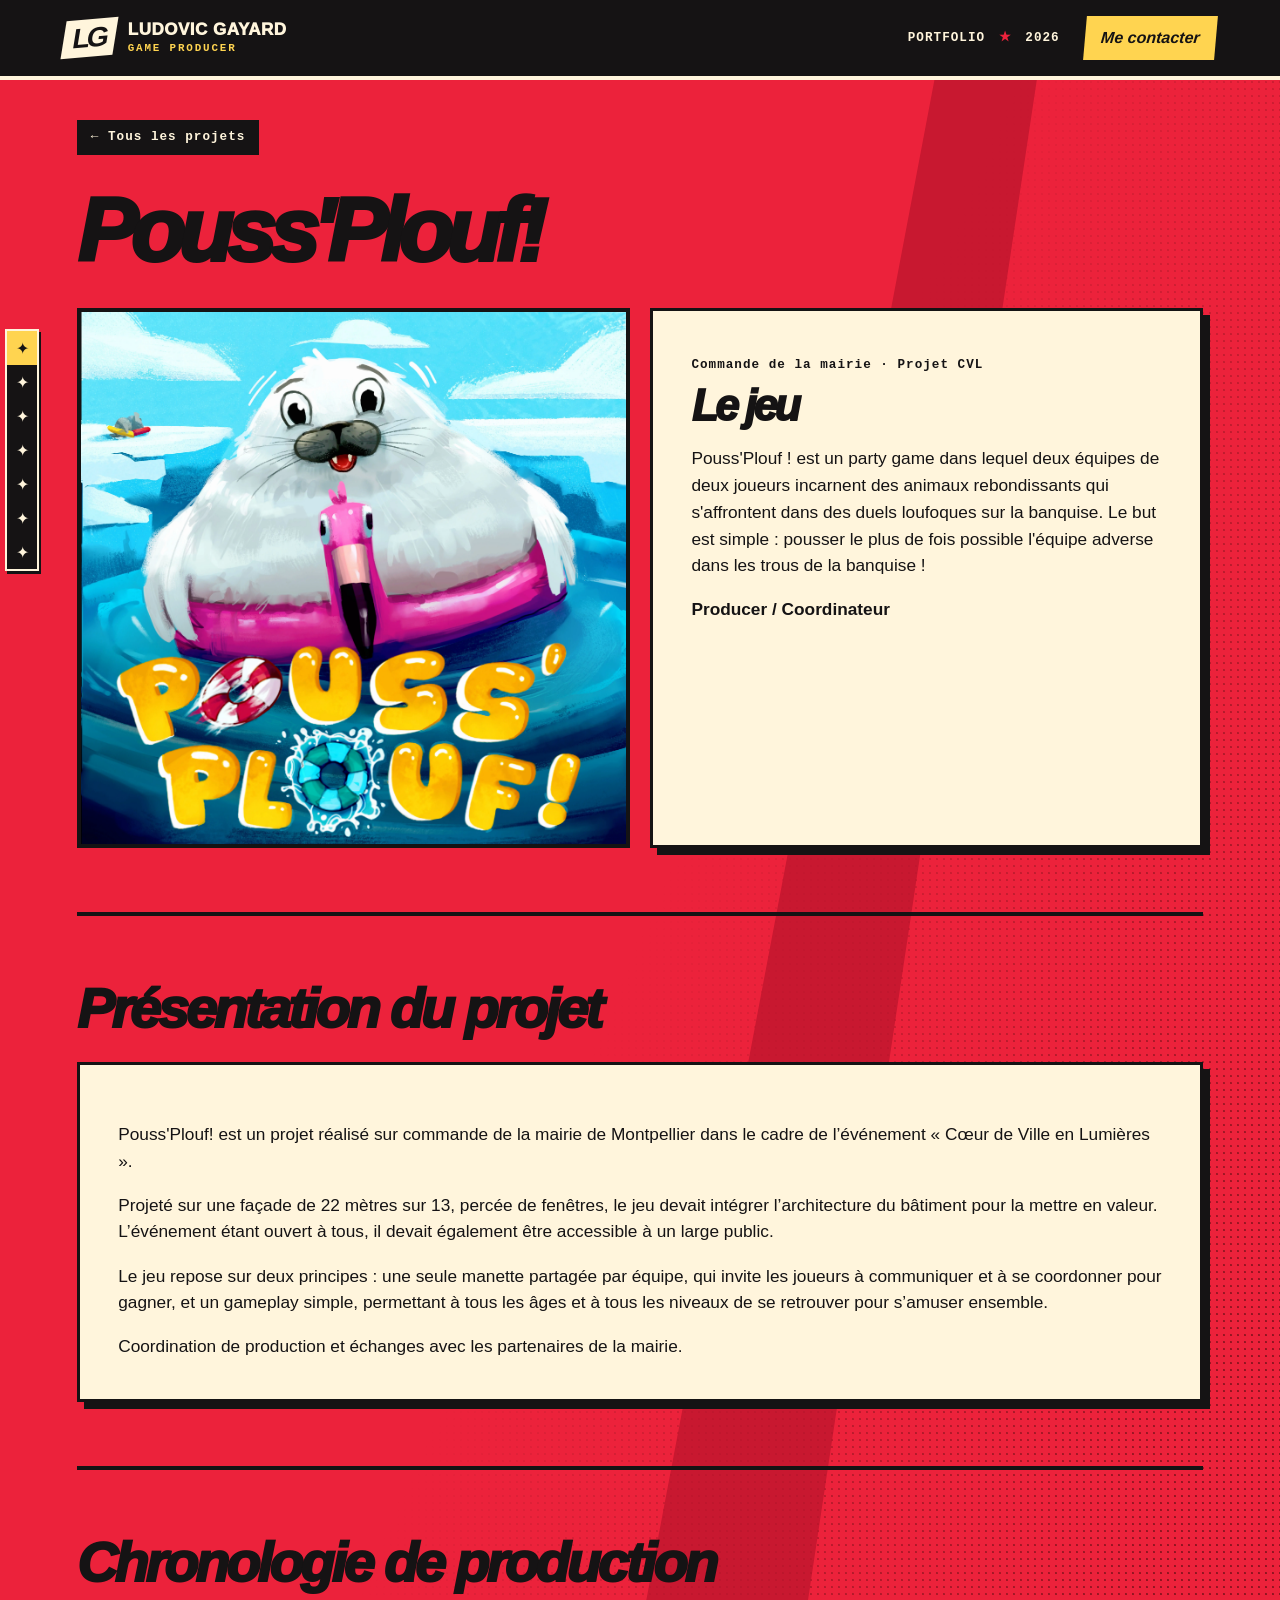
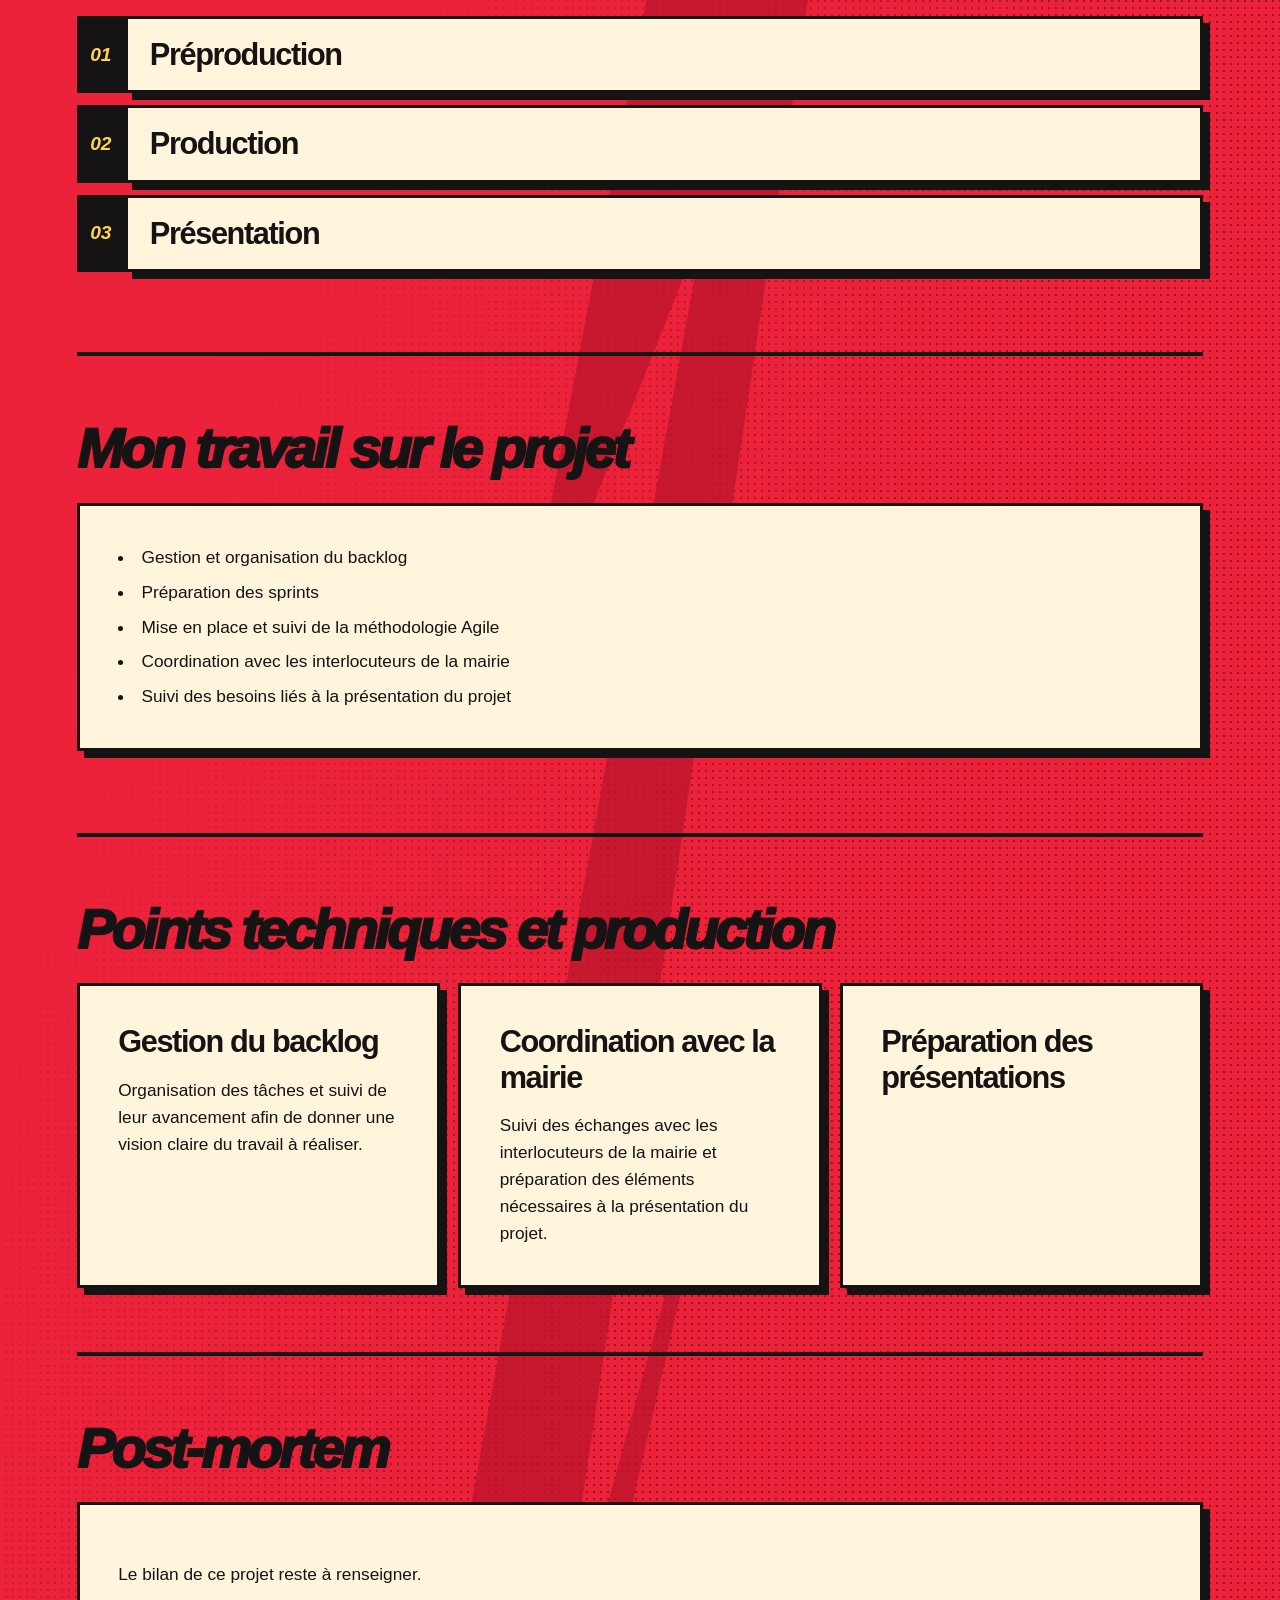
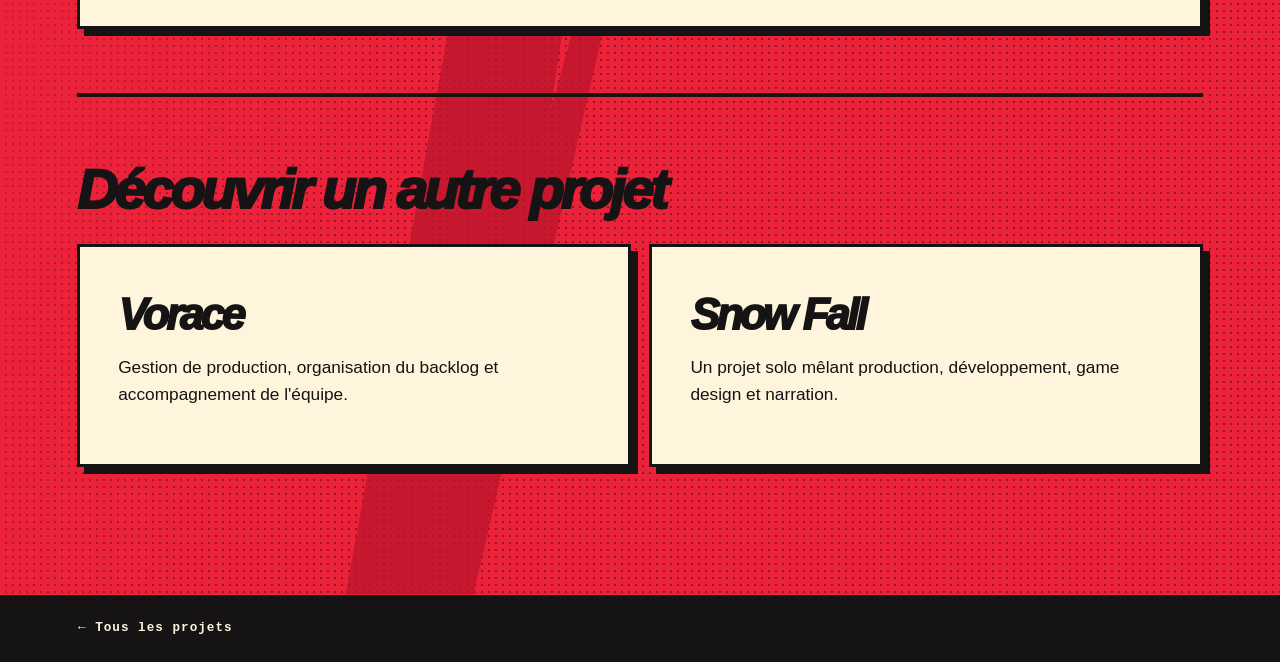
==== commit bf4ebc94: "Version Persona" ====
--- a/projets/pouss-plouf.html
+++ b/projets/pouss-plouf.html
@@ -1,232 +1 @@
-
-<!DOCTYPE html>
-
-<html lang="fr">
-<head>
-<meta charset="utf-8"/>
-<meta content="width=device-width, initial-scale=1.0" name="viewport"/>
-<title>Pouss'Plouf! — Ludovic GAYARD | Producer</title>
-<meta content="Découvrez le travail de production et de coordination réalisé sur Pouss'Plouf!." name="description"/>
-<link href="https://fonts.googleapis.com" rel="preconnect"/>
-<link crossorigin="" href="https://fonts.gstatic.com" rel="preconnect"/>
-<link href="https://fonts.googleapis.com/css2?family=DM+Mono:wght@400;500&amp;family=Space+Grotesk:wght@400;500;600;700&amp;family=Zen+Kaku+Gothic+New:wght@400;500;700&amp;display=swap" rel="stylesheet"/>
-<link href="../css/style.css" rel="stylesheet"/>
-<link href="../css/project.css" rel="stylesheet"/>
-</head>
-<body data-project="pouss-plouf">
-<div aria-hidden="true" class="background-grid"></div>
-<!-- HEADER -->
-<header class="site-header">
-<a class="header-logo" href="../index.html">
-            L.GAYARD<span>®</span>
-</a>
-<nav aria-label="Navigation principale" class="main-nav">
-<a href="../index.html#accueil">Accueil</a>
-<a href="../index.html#apropos">À propos</a>
-<a href="../index.html#competences">Compétences</a>
-<a href="../index.html#projets">Projets</a>
-<a href="../index.html#cv">CV</a>
-<a class="nav-contact" href="../index.html#contact">Contact ↗</a>
-</nav>
-<button aria-expanded="false" aria-label="Ouvrir le menu" class="menu-toggle" type="button"><span></span><span></span></button>
-</header>
-<main class="project-page">
-<!-- RETOUR -->
-<div class="project-breadcrumb reveal">
-<a href="../index.html#projets">← Retour aux projets</a>
-<span>PORTFOLIO / PROJETS / POUSS'PLOUF</span>
-</div>
-<!-- HERO -->
-<section class="project-hero reveal">
-<div class="project-hero-content">
-
-<p class="project-status" data-project-status="">
-                    TERMINÉ
-                </p>
-<h1 data-project-title="">
-                    POUSS'PLOUF<span>!</span>
-</h1>
-<p class="project-subtitle" data-project-subtitle="">
-                    Production &amp; coordination
-                </p>
-<p class="project-description" data-project-description="">
-                    Présentation du projet à compléter.
-                </p>
-<div class="project-hero-meta">
-<div>
-<span>RÔLE</span>
-<strong data-project-role="">Producer</strong>
-</div>
-<div>
-<span>TYPE</span>
-<strong>Projet d'équipe</strong>
-</div>
-</div>
-</div>
-<div class="project-hero-visual">
-<div class="project-cover-placeholder">
-<span>POUSS'PLOUF!</span>
-<small>PROJECT VISUAL</small>
-</div>
-<img alt="Illustration du projet Pouss'Plouf!" data-project-cover="" hidden="" src=""/>
-</div>
-</section>
-<!-- PRESENTATION -->
-<section class="project-section reveal" id="presentation">
-<div class="project-section-heading">
-
-<h2>Présentation <span>du projet</span></h2>
-</div>
-<div class="project-presentation-grid">
-<div class="project-presentation-main">
-<p data-project-presentation="">
-                        Présentation générale du projet à compléter.
-                    </p>
-</div>
-<div class="project-info-card">
-<span>MON RÔLE</span>
-<h3 data-project-role-card="">Producer</h3>
-<p data-project-contributions-summary="">
-                        Contributions à compléter.
-                    </p>
-</div>
-</div>
-</section>
-<!-- CHRONOLOGIE -->
-<section class="project-section reveal" id="chronologie">
-<div class="project-section-heading">
-
-<h2>Chronologie <span>de production</span></h2>
-<p>
-                    Une vue d'ensemble des grandes étapes du développement.
-                </p>
-</div>
-<div class="project-timeline" data-project-timeline="">
-<div class="timeline-placeholder">
-<span>01</span>
-<div>
-<h3>Chronologie à compléter</h3>
-<p>
-                            Les différentes étapes de production seront
-                            présentées ici.
-                        </p>
-</div>
-</div>
-</div>
-</section>
-<!-- CONTRIBUTIONS -->
-<section class="project-section reveal" id="contributions">
-<div class="project-section-heading">
-
-<h2>Mon travail <span>sur le projet</span></h2>
-<p>
-                    Les différentes missions et responsabilités prises
-                    au cours de la production.
-                </p>
-</div>
-<div class="project-contributions" data-project-contributions="">
-<div class="contribution-placeholder">
-<h3>Contributions à compléter</h3>
-<p>
-                        Les missions réalisées seront détaillées ici.
-                    </p>
-</div>
-</div>
-</section>
-<!-- POINTS TECHNIQUES -->
-<section class="project-section reveal" id="technique">
-<div class="project-section-heading">
-
-<h2>Points techniques <span>&amp; production</span></h2>
-<p>
-                    Focus sur les outils, méthodes et problématiques
-                    rencontrés pendant le projet.
-                </p>
-</div>
-<div class="technical-points" data-project-technical="">
-<div class="technical-placeholder">
-<span>01</span>
-<div>
-<h3>Point technique à compléter</h3>
-<p>
-                            Une illustration et une explication de mon
-                            travail seront ajoutées ici.
-                        </p>
-</div>
-</div>
-</div>
-</section>
-<!-- POST MORTEM -->
-<section class="project-section reveal" id="post-mortem">
-<div class="project-section-heading">
-
-<h2>Post-<span>mortem</span></h2>
-<p>
-                    Un regard critique sur le déroulement du projet
-                    et sur mon évolution personnelle.
-                </p>
-</div>
-<div class="postmortem-grid">
-<article class="postmortem-card">
-<span>BILAN</span>
-<h3>Ce qui s'est bien / mal passé</h3>
-<div data-postmortem-positive="">
-<p>À compléter.</p>
-</div>
-</article>
-<article class="postmortem-card">
-<span>RESSENTI</span>
-<h3>Mon ressenti</h3>
-<div data-postmortem-feeling="">
-<p>À compléter.</p>
-</div>
-</article>
-<article class="postmortem-card">
-<span>APPRENTISSAGE</span>
-<h3>Ce que j'en retiens</h3>
-<div data-postmortem-lessons="">
-<p>À compléter.</p>
-</div>
-</article>
-<article class="postmortem-card">
-<span>PERSPECTIVES</span>
-<h3>Pistes d'amélioration</h3>
-<div data-postmortem-improvements="">
-<p>À compléter.</p>
-</div>
-</article>
-</div>
-</section>
-<!-- NAVIGATION ENTRE PROJETS -->
-<section class="project-next reveal">
-
-<h2>Découvrir un autre projet</h2>
-<div class="project-next-links">
-<a href="vorace.html">
-<span>PROJET PRÉCÉDENT</span>
-<strong>Vorace ↗</strong>
-</a>
-<a href="snow-fall.html">
-<span>PROJET PERSONNEL</span>
-<strong>Snow Fall ↗</strong>
-</a>
-</div>
-</section>
-</main>
-<!-- FOOTER -->
-<footer class="site-footer">
-<div class="footer-top">
-<strong>L.GAYARD<span>®</span></strong>
-<span>PRODUCER / GAME DESIGN</span>
-</div>
-<div class="footer-bottom">
-<span>© 2026 — PORTFOLIO</span>
-<a href="../index.html#accueil">RETOUR EN HAUT ↑</a>
-</div>
-</footer>
-<!-- SCRIPTS -->
-<script src="../js/content.js"></script>
-<script src="../js/main.js"></script>
-<script src="../js/project.js"></script>
-<script src="../js/progress-rail.js"></script></body>
-</html>
+<!doctype html><html lang="fr"><head><meta charset="utf-8"><meta name="viewport" content="width=device-width,initial-scale=1"><meta name="theme-color" content="#ea2035"><title>Pouss'Plouf! — Ludovic Gayard</title><link rel="stylesheet" href="../style.css"></head><body><header><a class="brand" href="../index.html"><b aria-hidden="true">LG</b><span>LUDOVIC GAYARD<small>GAME PRODUCER</small></span></a><div class="header-actions"><span class="headtag">PORTFOLIO <i>★</i> 2026</span><a class="header-contact" href="../index.html#contact">Me contacter</a></div></header><main class="detail case"><section id="projet"><a class="back" href="../index.html#projets">← Tous les projets</a><h1>Pouss&#x27;Plouf!</h1><div class="detailgrid"><img class="cover" src="../projets/images_pouss-plouf/cover-pouss-plouf.webp" alt="Illustration de Pouss'Plouf!"><div class="paper"><small>Commande de la mairie · Projet CVL</small><h2>Le jeu</h2><p>Pouss&#x27;Plouf ! est un party game dans lequel deux équipes de deux joueurs incarnent des animaux rebondissants qui s&#x27;affrontent dans des duels loufoques sur la banquise. Le but est simple : pousser le plus de fois possible l&#x27;équipe adverse dans les trous de la banquise !</p><strong>Producer / Coordinateur</strong></div></div></section><section class="case-section" id="presentation"><h2>Présentation du projet</h2><div class="paper"><p>Pouss&#x27;Plouf! est un projet réalisé sur commande de la mairie de Montpellier dans le cadre de l’événement « Cœur de Ville en Lumières ».</p><p>Projeté sur une façade de 22 mètres sur 13, percée de fenêtres, le jeu devait intégrer l’architecture du bâtiment pour la mettre en valeur. L’événement étant ouvert à tous, il devait également être accessible à un large public.</p><p>Le jeu repose sur deux principes : une seule manette partagée par équipe, qui invite les joueurs à communiquer et à se coordonner pour gagner, et un gameplay simple, permettant à tous les âges et à tous les niveaux de se retrouver pour s’amuser ensemble.</p><p>Coordination de production et échanges avec les partenaires de la mairie.</p></div></section><section class="case-section" id="chronologie"><h2>Chronologie de production</h2><ol class="timeline"><li><article class="paper"><h3>Préproduction</h3></article></li><li><article class="paper"><h3>Production</h3></article></li><li><article class="paper"><h3>Présentation</h3></article></li></ol></section><section class="case-section" id="contributions"><h2>Mon travail sur le projet</h2><ul class="paper duties"><li>Gestion et organisation du backlog</li><li>Préparation des sprints</li><li>Mise en place et suivi de la méthodologie Agile</li><li>Coordination avec les interlocuteurs de la mairie</li><li>Suivi des besoins liés à la présentation du projet</li></ul></section><section class="case-section" id="technique"><h2>Points techniques et production</h2><div class="case-cards"><article class="paper"><h3>Gestion du backlog</h3><p>Organisation des tâches et suivi de leur avancement afin de donner une vision claire du travail à réaliser.</p></article><article class="paper"><h3>Coordination avec la mairie</h3><p>Suivi des échanges avec les interlocuteurs de la mairie et préparation des éléments nécessaires à la présentation du projet.</p></article><article class="paper"><h3>Préparation des présentations</h3></article></div></section><section class="case-section" id="post-mortem"><h2>Post-mortem</h2><div class="paper"><p>Le bilan de ce projet reste à renseigner.</p></div></section><section class="case-section" id="autres-projets"><h2>Découvrir un autre projet</h2><div class="case-cards"><a class="record" href="vorace.html"><h3>Vorace</h3><p>Gestion de production, organisation du backlog et accompagnement de l&#x27;équipe.</p></a><a class="record" href="snow-fall.html"><h3>Snow Fall</h3><p>Un projet solo mêlant production, développement, game design et narration.</p></a></div></section></main><nav class="rail" aria-label="Repères de lecture"><a href="#projet" aria-label="Projet"><span aria-hidden="true">✦</span><em>Projet</em></a><a href="#presentation" aria-label="Présentation du projet"><span aria-hidden="true">✦</span><em>Présentation du projet</em></a><a href="#chronologie" aria-label="Chronologie de production"><span aria-hidden="true">✦</span><em>Chronologie de production</em></a><a href="#contributions" aria-label="Mon travail sur le projet"><span aria-hidden="true">✦</span><em>Mon travail sur le projet</em></a><a href="#technique" aria-label="Points techniques et production"><span aria-hidden="true">✦</span><em>Points techniques et production</em></a><a href="#post-mortem" aria-label="Post-mortem"><span aria-hidden="true">✦</span><em>Post-mortem</em></a><a href="#autres-projets" aria-label="Découvrir un autre projet"><span aria-hidden="true">✦</span><em>Découvrir un autre projet</em></a></nav><footer><a class="back" href="../index.html#projets">← Tous les projets</a></footer><script src="../menu.js"></script></body></html>
--- a/style.css
+++ b/style.css
@@ -0,0 +1,119 @@
+:root{--red:#ec223b;--ink:#151314;--paper:#fff5dc;--gold:#ffd450;color:var(--ink);font-family:Arial,Helvetica,sans-serif}*{box-sizing:border-box}[hidden]{display:none!important}body{margin:0;min-height:100svh;display:flex;flex-direction:column;background-color:var(--red);background-image:radial-gradient(ellipse at 84% 75%,#921521 1px,transparent 1.3px);background-size:7px 7px}main{flex:1;isolation:isolate;position:relative;background:linear-gradient(113deg,var(--red) 0 35%,transparent 63%);overflow:hidden}main:before{content:"";position:absolute;z-index:-1;inset:0;background:#bd142d;clip-path:polygon(73% 0,81% 0,43% 87%,59% 67%,37% 100%,27% 100%,55% 47%,40% 60%);opacity:.75}header,footer{background:var(--ink);color:var(--paper);display:flex;align-items:center;justify-content:space-between;padding:16px 5vw;gap:16px}header{border-bottom:4px solid var(--paper)}a{color:inherit}header a,.choice,.poster a,.record,.back{text-decoration:none}.brand{display:flex;gap:13px;align-items:center;font-size:17px;font-weight:1000;letter-spacing:.03em}.brand b{background:var(--paper);color:var(--ink);padding:3px 9px;transform:skew(-14deg) rotate(-5deg);font-size:28px;letter-spacing:-.11em}.brand small,.headtag,small,.open,#counter,footer,.tag,.back{font: bold .79rem/1.5 'Courier New',monospace;letter-spacing:.08em}.brand small{display:block;color:var(--gold);font-size:.68rem;letter-spacing:.17em}i{font-style:normal;color:var(--red);margin:0 .4em}.screen{max-width:1550px;min-height:calc(100svh - 132px);margin:auto;display:grid;grid-template-columns:46% 54%;align-items:center;padding:46px 6vw 60px}.commands h1{display:table;background:var(--gold);font:bold italic clamp(1rem,1.6vw,1.4rem) Arial,sans-serif;text-transform:uppercase;letter-spacing:-.04em;padding:5px 18px;transform:rotate(-5deg);margin:0 0 29px}.commands h1 span{color:var(--red)}nav{display:flex;align-items:flex-start;flex-direction:column;gap:10px}.choice{display:flex;align-items:center;gap:12px;position:relative;isolation:isolate;color:var(--paper);font-weight:1000;font-style:italic;font-size:clamp(2.3rem,5.3vw,5.7rem);letter-spacing:-.085em;line-height:1.09;padding:0 .32em .06em .2em;transform:rotate(-4deg);transition:transform .14s}.choice:before{content:"";position:absolute;z-index:-1;background:var(--ink);inset:0;clip-path:polygon(2% 6%,100% 0,96% 91%,0 100%)}.choice:nth-child(2){margin-left:7%}.choice:nth-child(3){margin-left:2%;font-size:clamp(2.1rem,4.7vw,5rem)}.choice:nth-child(4){margin-left:10%}.choice:nth-child(5){margin-left:4%}.choice span{font:normal .46em/1 Arial;letter-spacing:0;padding:0 .12em}.choice.active,.choice:focus-visible{color:var(--ink);transform:rotate(-5deg) translateX(.13em)}.choice.active:before,.choice:focus-visible:before{background:var(--paper)}.choice.active span{color:#b61229}.showcase{padding:22px 2% 0 6%}.poster{position:relative;transform:rotate(3deg);background:var(--ink);color:var(--paper);border:5px solid var(--ink);outline:3px solid var(--paper);box-shadow:11px 13px 0 var(--ink)}.art{position:relative;background:var(--ink);aspect-ratio:1 / 1;overflow:hidden}.art img,.cover{width:100%;height:100%;display:block;object-fit:cover}.tag{position:absolute;bottom:12px;left:12px;background:var(--paper);color:var(--ink);padding:3px 9px;text-transform:uppercase;transform:rotate(-6deg)}.seal{position:absolute;right:-24px;top:-31px;width:78px;height:78px;background:var(--gold);color:var(--ink);display:grid;place-items:center;font-size:43px;transform:rotate(13deg);clip-path:polygon(50% 0,58% 17%,73% 5%,75% 23%,92% 16%,87% 35%,100% 39%,88% 51%,100% 64%,82% 67%,87% 86%,68% 79%,65% 98%,52% 86%,41% 100%,35% 82%,17% 92%,20% 72%,1% 74%,12% 57%,0 47%,16% 38%,5% 23%,26% 25%,25% 7%,40% 18%);z-index:2}.caption{padding:17px 18px 13px;position:relative}.caption small{color:var(--gold)}.caption h2,.panel h1,.detail h1,.paper h2,.record h3{font-weight:1000;font-style:italic;letter-spacing:-.075em;line-height:.99}.caption h2{font-size:clamp(2.6rem,5.7vw,6rem);text-transform:uppercase;margin:2px 0 8px}.open{display:inline-block;border-bottom:1px solid var(--red);letter-spacing:0}.pager{border-top:1px dashed #a59c88;margin:0 16px;padding:9px 0 3px;display:flex;justify-content:space-between;align-items:center}.pager button{padding:4px 11px;font-size:1rem;margin-left:5px;background:var(--paper);color:var(--ink)}button{font:inherit;font-weight:bold;cursor:pointer;border:0;background:var(--ink);color:var(--paper);padding:10px 16px}button:hover{background:var(--gold);color:var(--ink)}footer{min-height:54px;font-size:.76rem;letter-spacing:.035em}kbd{font:inherit;color:var(--ink);background:var(--paper);padding:3px 6px;margin-right:3px}.panel,.detail{padding:40px 6vw 64px;min-height:76svh}.panel h1,.detail h1{font-size:clamp(2.8rem,7vw,7rem);margin:32px 0}.back{display:inline-block;background:var(--ink);color:var(--paper);padding:8px 14px}.cards,.detailgrid{display:grid;grid-template-columns:repeat(3,minmax(0,1fr));gap:20px}.record,.paper,.note{background:var(--paper);padding:clamp(20px,3vw,42px);border:3px solid var(--ink);box-shadow:7px 7px var(--ink);font-size:1.08rem;line-height:1.55}.paper,.note{max-width:810px}.record h3,.paper h2{font-size:clamp(2rem,3.4vw,3.8rem);margin:9px 0 16px}a.record:hover{transform:translateY(-4px)}.detailgrid{grid-template-columns:1fr 1fr}.cover{min-height:240px;max-height:540px;border:4px solid var(--ink)}.snow{display:grid;place-items:center;color:var(--paper);background:repeating-linear-gradient(115deg,#202127 0 24px,#292b32 24px 25px);font-size:7rem;height:100%}blockquote{border-left:5px solid var(--red);padding-left:18px;margin:24px 0;font-weight:bold}a:focus-visible,button:focus-visible{outline:4px solid #007c98;outline-offset:4px}.panel a,.paper{overflow-wrap:anywhere}
+@media(max-width:740px){.screen{grid-template-columns:1fr;padding:32px 7vw 46px;gap:28px}.commands h1{margin-bottom:22px}.choice,.choice:nth-child(3){font-size:clamp(2.15rem,8.8vw,3.6rem)}nav{gap:6px}.showcase{padding:8px 4% 0 2%;max-width:550px}.poster{transform:rotate(2deg)}.cards,.detailgrid{grid-template-columns:1fr}.cover{height:260px}.seal{width:58px;height:58px;font-size:32px;right:-16px;top:-22px}.headtag{font-size:.67rem}footer{flex-wrap:wrap}.brand{font-size:.86rem}.caption h2{font-size:2.7rem}header{padding:13px 5vw}}
+@media(prefers-reduced-motion:reduce){*{transition:none!important}}
+@media print{header,footer,.back,button,main:before{display:none}body,main,.paper{background:white;color:black}.panel{padding:0}.paper{border:0;box-shadow:none}}
+
+/* Lecture continue et repères de chapitre */
+html{scroll-behavior:smooth}
+.screen{position:relative;padding-bottom:74px}
+.down{position:absolute;bottom:14px;left:6vw;color:var(--ink);font:bold .86rem 'Courier New',monospace;text-decoration:none;border-bottom:2px solid;padding:6px 0}
+.panel{min-height:0;padding:clamp(62px,8vw,124px) max(7vw,24px);border-top:6px solid var(--ink);position:relative}
+.spread{max-width:1210px;margin:auto}
+.chapter{margin:0 0 32px;font-weight:1000;font-size:clamp(2.8rem,6.5vw,6.8rem);line-height:1;letter-spacing:-.075em;font-style:italic}
+#apropos,#contact{background:var(--ink);color:var(--paper)}
+#apropos .spread,#cv .spread,#contact .spread{display:grid;grid-template-columns:minmax(0,.8fr) minmax(0,1.2fr);align-items:start;gap:clamp(25px,5vw,80px)}
+#apropos .chapter,#contact .chapter{color:var(--gold);transform:rotate(-3deg)}
+#apropos .paper,#contact .paper{color:var(--ink);box-shadow:7px 7px var(--red)}
+#apropos .paper h3{font-size:clamp(2rem,3.6vw,4rem);font-style:italic;letter-spacing:-.065em;line-height:1;margin:0 0 20px}
+#competences{background:var(--paper)}#competences .record{border-top:8px solid var(--red)}
+#projets .record{display:flex;flex-direction:column;overflow:hidden;padding:0}
+#projets .record>:not(.thumb){margin-left:22px;margin-right:22px}
+#projets .record small{margin-top:18px}
+.thumb{width:100%;aspect-ratio:1 / 1;flex:none;display:block;object-fit:cover;border-bottom:4px solid var(--ink)}
+.ice{background:repeating-linear-gradient(128deg,#282c37 0 22px,#333745 22px 25px);color:white;display:grid;place-items:center;font-size:4.8rem;line-height:1}
+#cv{background:var(--gold)}#cv .paper{border-top-width:10px}
+.rail{position:fixed;right:5px;top:50%;transform:translateY(-50%);z-index:9;display:flex;flex-direction:column;align-items:stretch;gap:0;background:var(--ink);border:2px solid var(--paper);box-shadow:2px 3px var(--ink)}
+.rail a{position:relative;display:grid;place-items:center;text-decoration:none;color:var(--paper);width:30px;height:34px}.rail a[aria-current]{background:var(--gold);color:var(--ink)}
+.rail em{position:absolute;right:100%;background:var(--ink);color:var(--paper);font:700 .85rem Arial,sans-serif;padding:8px;white-space:nowrap;visibility:hidden}.rail a:hover em,.rail a:focus-visible em{visibility:visible}
+@media(max-width:740px){.panel{padding:48px 27px}.rail{right:0;border-width:1px}.rail a{width:23px;height:29px}.screen{padding-right:10vw}#apropos .spread,#cv .spread,#contact .spread{grid-template-columns:1fr;gap:16px}.chapter{margin-bottom:16px}.down{bottom:8px}}
+@media(prefers-reduced-motion:reduce){html{scroll-behavior:auto}}
+@media print{body:has(#portfolio) main>section:not(#cv),.rail{display:none!important}#cv{background:white;border:0;padding:0}#cv .spread{display:block}#cv .paper{border:0}.chapter{font-size:28pt}}
+
+/* Le titre dépend de la place disponible dans chaque carte. */
+#competences .record{min-width:0;container-type:inline-size}
+#competences .record h3{font-size:1.75rem;font-size:clamp(1.15rem,10cqi,3.2rem);line-height:1.12;overflow-wrap:anywhere}
+.rail{left:5px;right:auto}
+.rail em{left:100%;right:auto}
+.case{width:100%;max-width:1440px;margin-inline:auto;padding-inline:max(6vw,48px)}
+.case .paper{max-width:none}
+.case-section{padding-block:clamp(32px,5vw,70px);border-top:4px solid var(--ink)}
+.case #projet{padding-bottom:clamp(32px,5vw,70px)}
+.case-section>h2{font-weight:1000;font-style:italic;letter-spacing:-.06em;font-size:clamp(2rem,4.4vw,4.6rem);line-height:1.04;margin:0 0 24px}
+.case .paper h3{font-size:clamp(1.2rem,2.4vw,2.1rem);line-height:1.15;letter-spacing:-.045em;margin:0}
+.case .paper p:last-child{margin-bottom:0}
+.case-cards{display:grid;grid-template-columns:repeat(auto-fit,minmax(min(100%,250px),1fr));gap:18px}
+.timeline{list-style:none;padding:0;counter-reset:phase;display:grid;gap:12px}
+.timeline li{counter-increment:phase;display:grid;grid-template-columns:3em 1fr;align-items:stretch}
+.timeline li:before{content:counter(phase, decimal-leading-zero);background:var(--ink);color:var(--gold);font:bold italic 1.2rem Arial;display:grid;place-items:center}
+.timeline .paper{padding:18px 22px}
+.duties{list-style-position:inside}.duties li+li{margin-top:8px}
+@media(max-width:740px){.rail{left:0}.case,.panel{padding-left:38px;padding-right:20px}.screen{padding-left:max(38px,7vw);padding-right:8vw}.rail em{max-width:65vw;white-space:normal;width:max-content}}
+@media print{.rail{display:none}}
+
+/* L'espace entre les colonnes absorbe aussi la rotation de l'affiche. */
+@media (min-width: 741px) {
+  .screen {
+    --screen-inset: clamp(48px, 5vw, 80px);
+    padding-inline: var(--screen-inset);
+    grid-template-columns: minmax(0, 1fr) minmax(0, 1.06fr);
+    column-gap: clamp(40px, 5vw, 88px);
+  }
+  .commands, .showcase { container-type: inline-size; }
+  .choice {
+    font-size: clamp(1.85rem, 13cqi, 5rem);
+    column-gap: .18em;
+  }
+  .choice:nth-child(3) { font-size: clamp(1.65rem, 11cqi, 4.25rem); }
+  .showcase { padding: 18px 0 0; }
+  .caption h2 { font-size: clamp(2rem, 12cqi, 5.5rem); }
+  .down { left: var(--screen-inset); }
+}
+
+@media screen {
+  html { scroll-padding-top: 5.75rem; }
+  body > header { position: sticky; top: 0; z-index: 20; flex: none; }
+  .header-actions { display: flex; align-items: center; gap: clamp(1rem, 2vw, 2.5rem); }
+  .header-contact {
+    display: inline-flex;
+    align-items: center;
+    min-height: 44px;
+    padding: .45rem 1rem;
+    background: var(--gold);
+    color: var(--ink);
+    font-weight: 900;
+    font-style: italic;
+    white-space: nowrap;
+    transform: skew(-5deg);
+  }
+  .header-contact:hover, .header-contact:focus-visible { background: var(--paper); }
+}
+@media screen and (max-width: 600px) {
+  .header-actions .headtag { display: none; }
+  body > header { gap: .5rem; padding: .65rem max(.65rem, 3vw); }
+  .header-contact { padding-inline: .7rem; font-size: .9rem; }
+}
+
+#cv .cv-layout{align-items:center;grid-template-columns:1fr 1fr;gap:clamp(30px,7vw,96px)}
+.cv-intro{display:grid;align-content:space-between;gap:clamp(26px,5vw,72px)}
+.cv-copy{max-width:33rem}
+.cv-copy p{font-size:clamp(1.1rem,1.65vw,1.45rem);line-height:1.5;margin:0 0 24px}
+.cv-actions{display:flex;flex-wrap:wrap;gap:14px}
+.cv-actions a{padding:.85rem 1.1rem;border:3px solid var(--ink);box-shadow:4px 4px var(--ink);background:var(--paper);font-weight:bold;text-decoration:none}
+.cv-actions a:first-child{background:var(--ink);color:var(--paper);box-shadow:4px 4px var(--red)}
+.cv-actions a:hover{text-decoration:underline}
+.cv-stage{display:grid;place-items:center;padding:10px 15px 25px;perspective:900px}
+.cv-pass{position:relative;display:block;width:min(16.5rem,82%);padding-top:92px;text-decoration:none;color:var(--ink);transform-origin:50% 0;transform:rotate(7deg);transition:transform .3s ease-out}
+.pass-strap{position:absolute;left:50%;top:0;width:59%;height:90px;transform:translateX(-50%);background:repeating-linear-gradient(110deg,#141214 0 5px,#312b2d 5px 7px);clip-path:polygon(0 0,22% 0,51% 72%,81% 0,100% 0,59% 100%,42% 100%)}
+.pass-clasp{position:absolute;z-index:2;left:50%;top:73px;transform:translateX(-50%) rotate(6deg);width:14px;height:43px;border:3px solid #a9a6a2;border-radius:7px;background:linear-gradient(90deg,transparent 50%,#fff8);box-shadow:1px 1px 0 var(--ink)}
+.pass-face{container-type:inline-size;position:relative;display:flex;flex-direction:column;align-items:flex-start;aspect-ratio:.77;background:var(--paper);border:4px solid var(--ink);border-radius:9px;padding:24px 9% 14px;box-shadow:8px 9px var(--ink);overflow:hidden}
+.pass-face:before{content:"";position:absolute;top:12px;left:50%;margin-left:-13px;width:26px;height:9px;border-radius:9px;background:var(--ink)}
+.pass-label{font:bold 1.05rem 'Courier New',monospace;background:var(--red);color:var(--ink);padding:3px 9px;transform:skew(-9deg)}
+.pass-name{font:bold italic 2rem/.96 Arial,sans-serif;font-size:min(21cqi,3.1rem);white-space:nowrap;letter-spacing:-.09em;text-transform:uppercase;margin:auto 0 .65rem}
+.pass-name span{color:var(--red)}.pass-role,.pass-bottom{font:bold .84rem 'Courier New',monospace;text-transform:uppercase;letter-spacing:.08em}
+.pass-bottom{margin-top:auto;display:flex;align-items:center;justify-content:space-between;width:100%;border-top:5px solid var(--ink);padding-top:8px}
+.pass-bottom b{color:var(--red);font-size:1.4rem}
+@media(hover:hover) and (prefers-reduced-motion:no-preference){
+  .cv-pass:hover{transform:rotate(-4deg) rotateY(-8deg) translateY(-4px)}
+}
+@media(max-width:740px){#cv .cv-layout{grid-template-columns:1fr}.cv-intro{gap:0}.cv-stage{padding-top:4px}}
+@media(prefers-reduced-motion:reduce){.cv-pass{transition:none}}
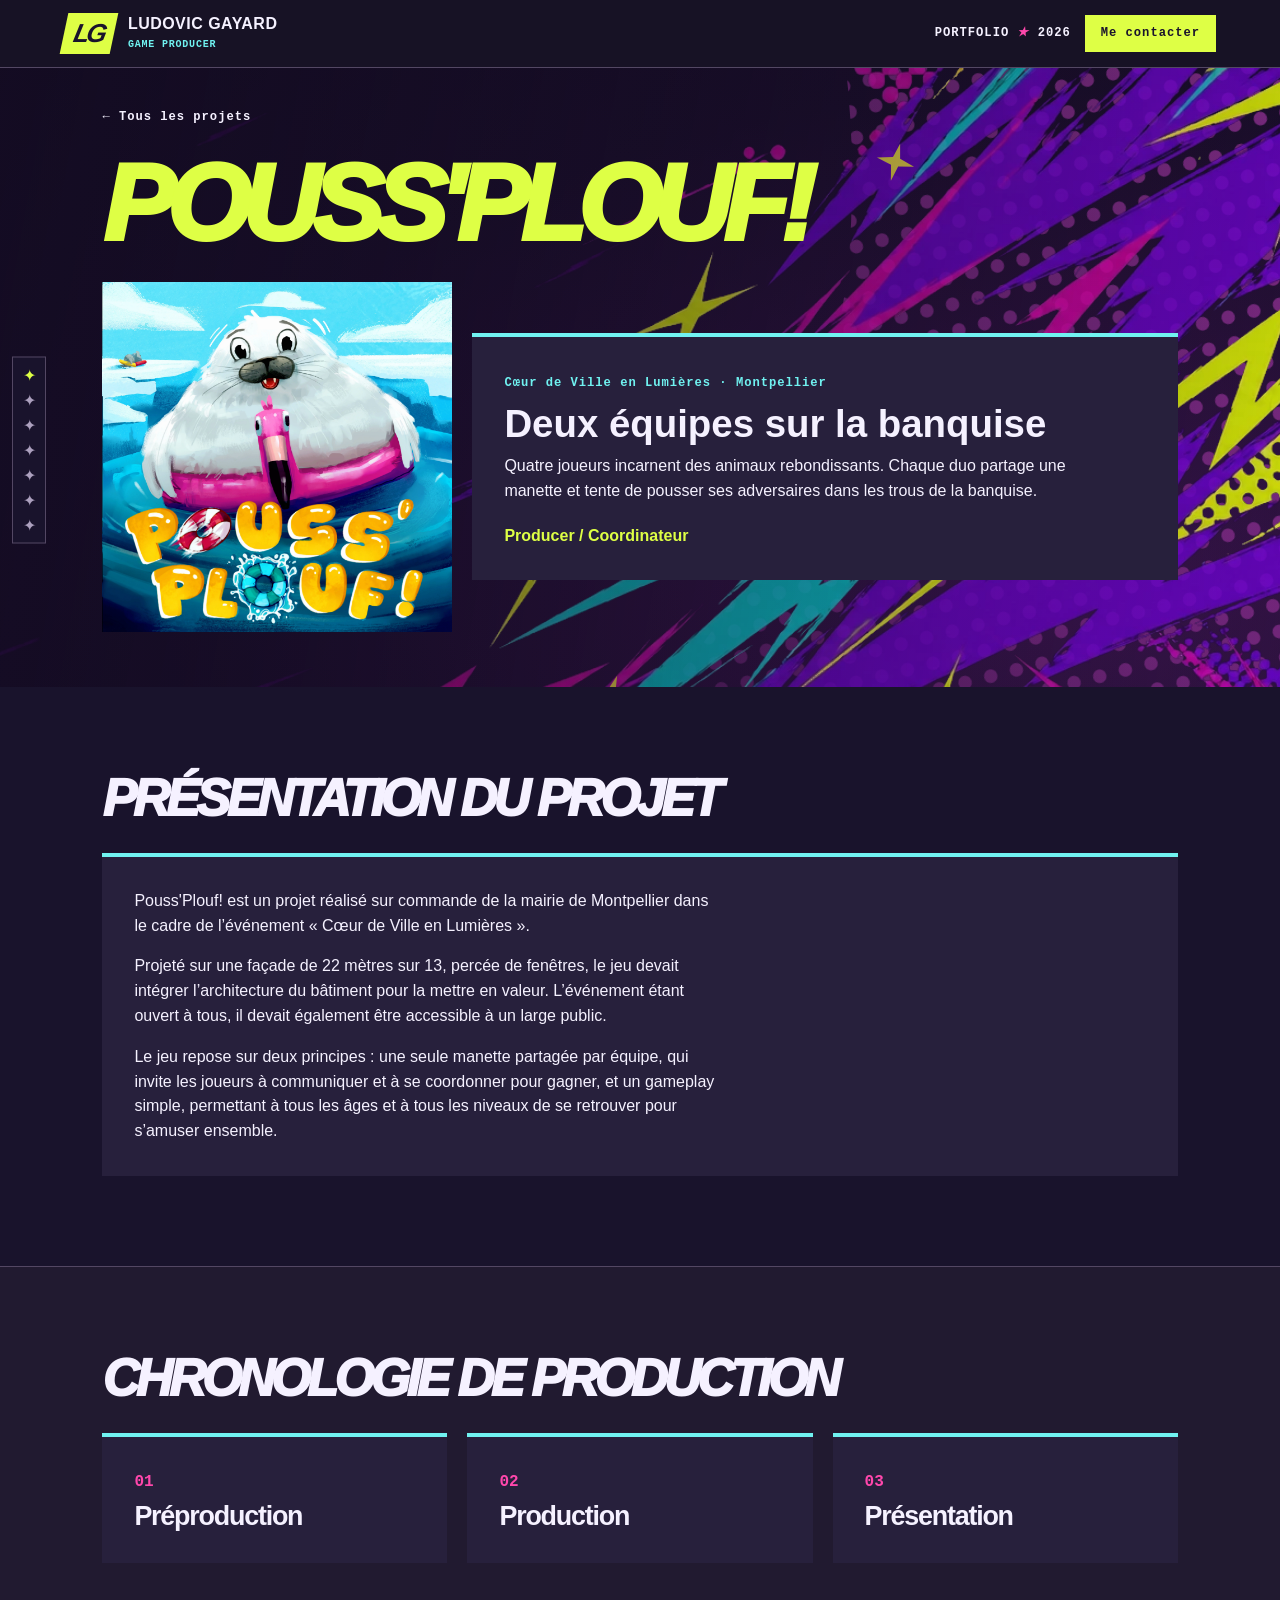
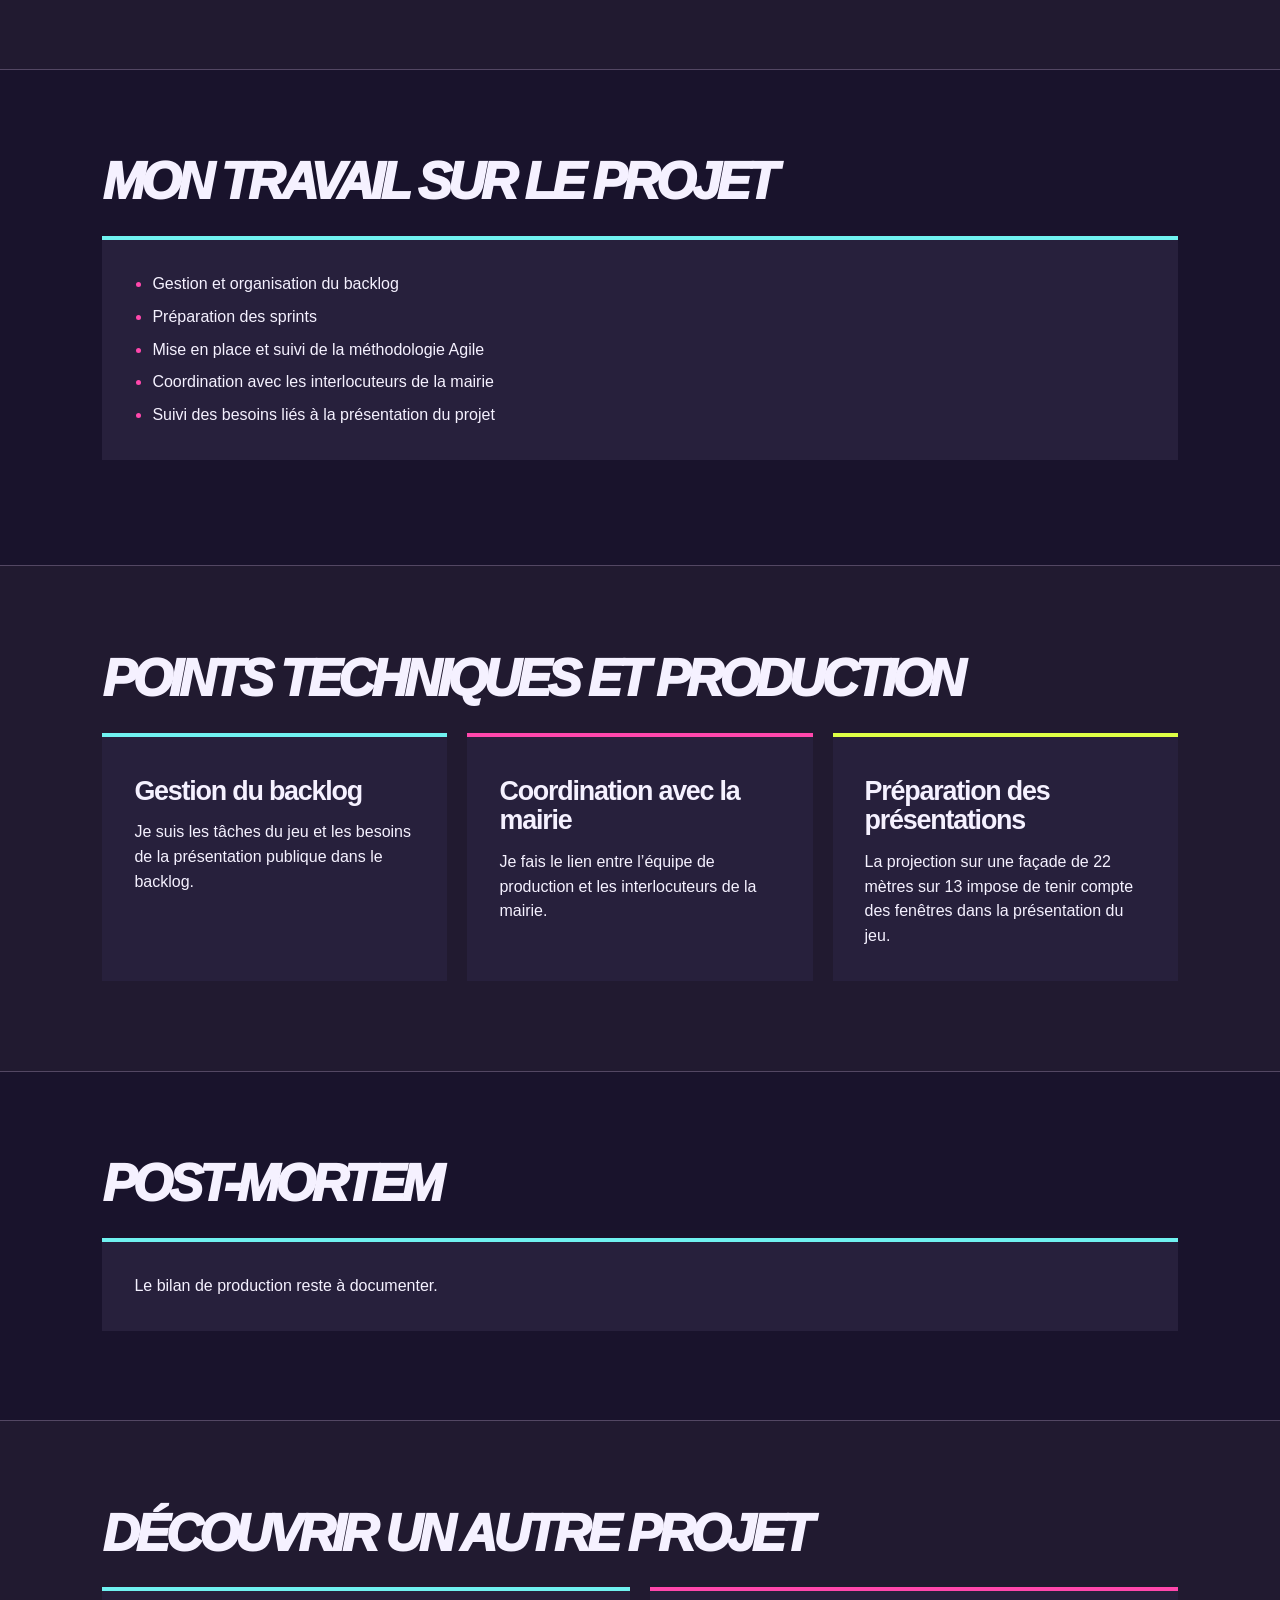
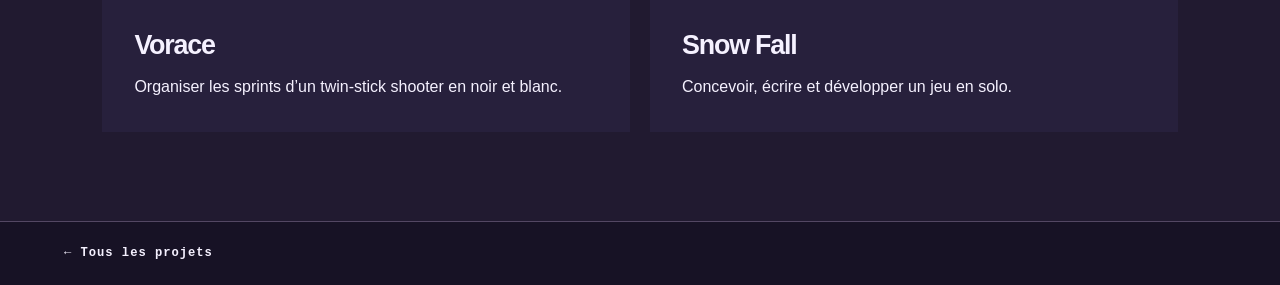
==== commit add6e2b9: "New DA hyperpop" ====
--- a/projets/pouss-plouf.html
+++ b/projets/pouss-plouf.html
@@ -1 +1,51 @@
-<!doctype html><html lang="fr"><head><meta charset="utf-8"><meta name="viewport" content="width=device-width,initial-scale=1"><meta name="theme-color" content="#ea2035"><title>Pouss'Plouf! — Ludovic Gayard</title><link rel="stylesheet" href="../style.css"></head><body><header><a class="brand" href="../index.html"><b aria-hidden="true">LG</b><span>LUDOVIC GAYARD<small>GAME PRODUCER</small></span></a><div class="header-actions"><span class="headtag">PORTFOLIO <i>★</i> 2026</span><a class="header-contact" href="../index.html#contact">Me contacter</a></div></header><main class="detail case"><section id="projet"><a class="back" href="../index.html#projets">← Tous les projets</a><h1>Pouss&#x27;Plouf!</h1><div class="detailgrid"><img class="cover" src="../projets/images_pouss-plouf/cover-pouss-plouf.webp" alt="Illustration de Pouss'Plouf!"><div class="paper"><small>Commande de la mairie · Projet CVL</small><h2>Le jeu</h2><p>Pouss&#x27;Plouf ! est un party game dans lequel deux équipes de deux joueurs incarnent des animaux rebondissants qui s&#x27;affrontent dans des duels loufoques sur la banquise. Le but est simple : pousser le plus de fois possible l&#x27;équipe adverse dans les trous de la banquise !</p><strong>Producer / Coordinateur</strong></div></div></section><section class="case-section" id="presentation"><h2>Présentation du projet</h2><div class="paper"><p>Pouss&#x27;Plouf! est un projet réalisé sur commande de la mairie de Montpellier dans le cadre de l’événement « Cœur de Ville en Lumières ».</p><p>Projeté sur une façade de 22 mètres sur 13, percée de fenêtres, le jeu devait intégrer l’architecture du bâtiment pour la mettre en valeur. L’événement étant ouvert à tous, il devait également être accessible à un large public.</p><p>Le jeu repose sur deux principes : une seule manette partagée par équipe, qui invite les joueurs à communiquer et à se coordonner pour gagner, et un gameplay simple, permettant à tous les âges et à tous les niveaux de se retrouver pour s’amuser ensemble.</p><p>Coordination de production et échanges avec les partenaires de la mairie.</p></div></section><section class="case-section" id="chronologie"><h2>Chronologie de production</h2><ol class="timeline"><li><article class="paper"><h3>Préproduction</h3></article></li><li><article class="paper"><h3>Production</h3></article></li><li><article class="paper"><h3>Présentation</h3></article></li></ol></section><section class="case-section" id="contributions"><h2>Mon travail sur le projet</h2><ul class="paper duties"><li>Gestion et organisation du backlog</li><li>Préparation des sprints</li><li>Mise en place et suivi de la méthodologie Agile</li><li>Coordination avec les interlocuteurs de la mairie</li><li>Suivi des besoins liés à la présentation du projet</li></ul></section><section class="case-section" id="technique"><h2>Points techniques et production</h2><div class="case-cards"><article class="paper"><h3>Gestion du backlog</h3><p>Organisation des tâches et suivi de leur avancement afin de donner une vision claire du travail à réaliser.</p></article><article class="paper"><h3>Coordination avec la mairie</h3><p>Suivi des échanges avec les interlocuteurs de la mairie et préparation des éléments nécessaires à la présentation du projet.</p></article><article class="paper"><h3>Préparation des présentations</h3></article></div></section><section class="case-section" id="post-mortem"><h2>Post-mortem</h2><div class="paper"><p>Le bilan de ce projet reste à renseigner.</p></div></section><section class="case-section" id="autres-projets"><h2>Découvrir un autre projet</h2><div class="case-cards"><a class="record" href="vorace.html"><h3>Vorace</h3><p>Gestion de production, organisation du backlog et accompagnement de l&#x27;équipe.</p></a><a class="record" href="snow-fall.html"><h3>Snow Fall</h3><p>Un projet solo mêlant production, développement, game design et narration.</p></a></div></section></main><nav class="rail" aria-label="Repères de lecture"><a href="#projet" aria-label="Projet"><span aria-hidden="true">✦</span><em>Projet</em></a><a href="#presentation" aria-label="Présentation du projet"><span aria-hidden="true">✦</span><em>Présentation du projet</em></a><a href="#chronologie" aria-label="Chronologie de production"><span aria-hidden="true">✦</span><em>Chronologie de production</em></a><a href="#contributions" aria-label="Mon travail sur le projet"><span aria-hidden="true">✦</span><em>Mon travail sur le projet</em></a><a href="#technique" aria-label="Points techniques et production"><span aria-hidden="true">✦</span><em>Points techniques et production</em></a><a href="#post-mortem" aria-label="Post-mortem"><span aria-hidden="true">✦</span><em>Post-mortem</em></a><a href="#autres-projets" aria-label="Découvrir un autre projet"><span aria-hidden="true">✦</span><em>Découvrir un autre projet</em></a></nav><footer><a class="back" href="../index.html#projets">← Tous les projets</a></footer><script src="../menu.js"></script></body></html>+<!doctype html>
+<html lang="fr">
+<head>
+<meta charset="utf-8">
+<meta name="viewport" content="width=device-width,initial-scale=1">
+<meta name="theme-color" content="#19132c">
+<title>Pouss'Plouf! — Ludovic Gayard</title>
+<link rel="stylesheet" href="../style.css">
+</head>
+<body><div class="neon-depth" aria-hidden="true"><i class="dots"></i><i class="ribbons"></i><i class="sparks"></i></div>
+<header><a class="brand" href="../index.html"><b aria-hidden="true">LG</b><span>LUDOVIC GAYARD<small>GAME PRODUCER</small></span></a><div class="header-actions">
+<span class="headtag">PORTFOLIO <i>★</i> 2026</span><a class="header-contact" href="../index.html#contact">Me contacter</a>
+</div></header><main class="detail case" data-project="pouss-plouf"><section id="projet"><a class="back" href="../index.html#projets">← Tous les projets</a><h1>Pouss'Plouf!</h1>
+<div class="detailgrid">
+<img class="cover" src="../projets/images_pouss-plouf/cover-pouss-plouf.webp" alt="Illustration de Pouss'Plouf!"><div class="paper">
+<small>Cœur de Ville en Lumières · Montpellier</small><h2>Deux équipes sur la banquise</h2>
+<p>Quatre joueurs incarnent des animaux rebondissants. Chaque duo partage une manette et tente de pousser ses adversaires dans les trous de la banquise.</p>
+<strong>Producer / Coordinateur</strong>
+</div>
+</div></section><section class="case-section" id="presentation"><h2>Présentation du projet</h2>
+<div class="paper">
+<p>Pouss'Plouf! est un projet réalisé sur commande de la mairie de Montpellier dans le cadre de l’événement « Cœur de Ville en Lumières ».</p>
+<p>Projeté sur une façade de 22 mètres sur 13, percée de fenêtres, le jeu devait intégrer l’architecture du bâtiment pour la mettre en valeur. L’événement étant ouvert à tous, il devait également être accessible à un large public.</p>
+<p>Le jeu repose sur deux principes : une seule manette partagée par équipe, qui invite les joueurs à communiquer et à se coordonner pour gagner, et un gameplay simple, permettant à tous les âges et à tous les niveaux de se retrouver pour s’amuser ensemble.</p>
+</div></section><section class="case-section" id="chronologie"><h2>Chronologie de production</h2>
+<ol class="timeline">
+<li><article class="paper"><h3>Préproduction</h3></article></li>
+<li><article class="paper"><h3>Production</h3></article></li>
+<li><article class="paper"><h3>Présentation</h3></article></li>
+</ol></section><section class="case-section" id="contributions"><h2>Mon travail sur le projet</h2>
+<ul class="paper duties">
+<li>Gestion et organisation du backlog</li>
+<li>Préparation des sprints</li>
+<li>Mise en place et suivi de la méthodologie Agile</li>
+<li>Coordination avec les interlocuteurs de la mairie</li>
+<li>Suivi des besoins liés à la présentation du projet</li>
+</ul></section><section class="case-section" id="technique"><h2>Points techniques et production</h2>
+<div class="case-cards">
+<article class="paper"><h3>Gestion du backlog</h3>
+<p>Je suis les tâches du jeu et les besoins de la présentation publique dans le backlog.</p></article><article class="paper"><h3>Coordination avec la mairie</h3>
+<p>Je fais le lien entre l’équipe de production et les interlocuteurs de la mairie.</p></article><article class="paper"><h3>Préparation des présentations</h3>
+<p>La projection sur une façade de 22 mètres sur 13 impose de tenir compte des fenêtres dans la présentation du jeu.</p></article>
+</div></section><section class="case-section" id="post-mortem"><h2>Post-mortem</h2>
+<div class="paper"><p>Le bilan de production reste à documenter.</p></div></section><section class="case-section" id="autres-projets"><h2>Découvrir un autre projet</h2>
+<div class="case-cards">
+<a class="record" href="vorace.html"><h3>Vorace</h3>
+<p>Organiser les sprints d’un twin-stick shooter en noir et blanc.</p></a><a class="record" href="snow-fall.html"><h3>Snow Fall</h3>
+<p>Concevoir, écrire et développer un jeu en solo.</p></a>
+</div></section></main><nav class="rail" aria-label="Repères de lecture"><a href="#projet" aria-label="Projet"><span aria-hidden="true">✦</span><em>Projet</em></a><a href="#presentation" aria-label="Présentation du projet"><span aria-hidden="true">✦</span><em>Présentation du projet</em></a><a href="#chronologie" aria-label="Chronologie de production"><span aria-hidden="true">✦</span><em>Chronologie de production</em></a><a href="#contributions" aria-label="Mon travail sur le projet"><span aria-hidden="true">✦</span><em>Mon travail sur le projet</em></a><a href="#technique" aria-label="Points techniques et production"><span aria-hidden="true">✦</span><em>Points techniques et production</em></a><a href="#post-mortem" aria-label="Post-mortem"><span aria-hidden="true">✦</span><em>Post-mortem</em></a><a href="#autres-projets" aria-label="Découvrir un autre projet"><span aria-hidden="true">✦</span><em>Découvrir un autre projet</em></a></nav><footer><a class="back" href="../index.html#projets">← Tous les projets</a></footer><script src="../menu.js"></script>
+</body>
+</html>
--- a/style.css
+++ b/style.css
@@ -1,119 +1,175 @@
-:root{--red:#ec223b;--ink:#151314;--paper:#fff5dc;--gold:#ffd450;color:var(--ink);font-family:Arial,Helvetica,sans-serif}*{box-sizing:border-box}[hidden]{display:none!important}body{margin:0;min-height:100svh;display:flex;flex-direction:column;background-color:var(--red);background-image:radial-gradient(ellipse at 84% 75%,#921521 1px,transparent 1.3px);background-size:7px 7px}main{flex:1;isolation:isolate;position:relative;background:linear-gradient(113deg,var(--red) 0 35%,transparent 63%);overflow:hidden}main:before{content:"";position:absolute;z-index:-1;inset:0;background:#bd142d;clip-path:polygon(73% 0,81% 0,43% 87%,59% 67%,37% 100%,27% 100%,55% 47%,40% 60%);opacity:.75}header,footer{background:var(--ink);color:var(--paper);display:flex;align-items:center;justify-content:space-between;padding:16px 5vw;gap:16px}header{border-bottom:4px solid var(--paper)}a{color:inherit}header a,.choice,.poster a,.record,.back{text-decoration:none}.brand{display:flex;gap:13px;align-items:center;font-size:17px;font-weight:1000;letter-spacing:.03em}.brand b{background:var(--paper);color:var(--ink);padding:3px 9px;transform:skew(-14deg) rotate(-5deg);font-size:28px;letter-spacing:-.11em}.brand small,.headtag,small,.open,#counter,footer,.tag,.back{font: bold .79rem/1.5 'Courier New',monospace;letter-spacing:.08em}.brand small{display:block;color:var(--gold);font-size:.68rem;letter-spacing:.17em}i{font-style:normal;color:var(--red);margin:0 .4em}.screen{max-width:1550px;min-height:calc(100svh - 132px);margin:auto;display:grid;grid-template-columns:46% 54%;align-items:center;padding:46px 6vw 60px}.commands h1{display:table;background:var(--gold);font:bold italic clamp(1rem,1.6vw,1.4rem) Arial,sans-serif;text-transform:uppercase;letter-spacing:-.04em;padding:5px 18px;transform:rotate(-5deg);margin:0 0 29px}.commands h1 span{color:var(--red)}nav{display:flex;align-items:flex-start;flex-direction:column;gap:10px}.choice{display:flex;align-items:center;gap:12px;position:relative;isolation:isolate;color:var(--paper);font-weight:1000;font-style:italic;font-size:clamp(2.3rem,5.3vw,5.7rem);letter-spacing:-.085em;line-height:1.09;padding:0 .32em .06em .2em;transform:rotate(-4deg);transition:transform .14s}.choice:before{content:"";position:absolute;z-index:-1;background:var(--ink);inset:0;clip-path:polygon(2% 6%,100% 0,96% 91%,0 100%)}.choice:nth-child(2){margin-left:7%}.choice:nth-child(3){margin-left:2%;font-size:clamp(2.1rem,4.7vw,5rem)}.choice:nth-child(4){margin-left:10%}.choice:nth-child(5){margin-left:4%}.choice span{font:normal .46em/1 Arial;letter-spacing:0;padding:0 .12em}.choice.active,.choice:focus-visible{color:var(--ink);transform:rotate(-5deg) translateX(.13em)}.choice.active:before,.choice:focus-visible:before{background:var(--paper)}.choice.active span{color:#b61229}.showcase{padding:22px 2% 0 6%}.poster{position:relative;transform:rotate(3deg);background:var(--ink);color:var(--paper);border:5px solid var(--ink);outline:3px solid var(--paper);box-shadow:11px 13px 0 var(--ink)}.art{position:relative;background:var(--ink);aspect-ratio:1 / 1;overflow:hidden}.art img,.cover{width:100%;height:100%;display:block;object-fit:cover}.tag{position:absolute;bottom:12px;left:12px;background:var(--paper);color:var(--ink);padding:3px 9px;text-transform:uppercase;transform:rotate(-6deg)}.seal{position:absolute;right:-24px;top:-31px;width:78px;height:78px;background:var(--gold);color:var(--ink);display:grid;place-items:center;font-size:43px;transform:rotate(13deg);clip-path:polygon(50% 0,58% 17%,73% 5%,75% 23%,92% 16%,87% 35%,100% 39%,88% 51%,100% 64%,82% 67%,87% 86%,68% 79%,65% 98%,52% 86%,41% 100%,35% 82%,17% 92%,20% 72%,1% 74%,12% 57%,0 47%,16% 38%,5% 23%,26% 25%,25% 7%,40% 18%);z-index:2}.caption{padding:17px 18px 13px;position:relative}.caption small{color:var(--gold)}.caption h2,.panel h1,.detail h1,.paper h2,.record h3{font-weight:1000;font-style:italic;letter-spacing:-.075em;line-height:.99}.caption h2{font-size:clamp(2.6rem,5.7vw,6rem);text-transform:uppercase;margin:2px 0 8px}.open{display:inline-block;border-bottom:1px solid var(--red);letter-spacing:0}.pager{border-top:1px dashed #a59c88;margin:0 16px;padding:9px 0 3px;display:flex;justify-content:space-between;align-items:center}.pager button{padding:4px 11px;font-size:1rem;margin-left:5px;background:var(--paper);color:var(--ink)}button{font:inherit;font-weight:bold;cursor:pointer;border:0;background:var(--ink);color:var(--paper);padding:10px 16px}button:hover{background:var(--gold);color:var(--ink)}footer{min-height:54px;font-size:.76rem;letter-spacing:.035em}kbd{font:inherit;color:var(--ink);background:var(--paper);padding:3px 6px;margin-right:3px}.panel,.detail{padding:40px 6vw 64px;min-height:76svh}.panel h1,.detail h1{font-size:clamp(2.8rem,7vw,7rem);margin:32px 0}.back{display:inline-block;background:var(--ink);color:var(--paper);padding:8px 14px}.cards,.detailgrid{display:grid;grid-template-columns:repeat(3,minmax(0,1fr));gap:20px}.record,.paper,.note{background:var(--paper);padding:clamp(20px,3vw,42px);border:3px solid var(--ink);box-shadow:7px 7px var(--ink);font-size:1.08rem;line-height:1.55}.paper,.note{max-width:810px}.record h3,.paper h2{font-size:clamp(2rem,3.4vw,3.8rem);margin:9px 0 16px}a.record:hover{transform:translateY(-4px)}.detailgrid{grid-template-columns:1fr 1fr}.cover{min-height:240px;max-height:540px;border:4px solid var(--ink)}.snow{display:grid;place-items:center;color:var(--paper);background:repeating-linear-gradient(115deg,#202127 0 24px,#292b32 24px 25px);font-size:7rem;height:100%}blockquote{border-left:5px solid var(--red);padding-left:18px;margin:24px 0;font-weight:bold}a:focus-visible,button:focus-visible{outline:4px solid #007c98;outline-offset:4px}.panel a,.paper{overflow-wrap:anywhere}
-@media(max-width:740px){.screen{grid-template-columns:1fr;padding:32px 7vw 46px;gap:28px}.commands h1{margin-bottom:22px}.choice,.choice:nth-child(3){font-size:clamp(2.15rem,8.8vw,3.6rem)}nav{gap:6px}.showcase{padding:8px 4% 0 2%;max-width:550px}.poster{transform:rotate(2deg)}.cards,.detailgrid{grid-template-columns:1fr}.cover{height:260px}.seal{width:58px;height:58px;font-size:32px;right:-16px;top:-22px}.headtag{font-size:.67rem}footer{flex-wrap:wrap}.brand{font-size:.86rem}.caption h2{font-size:2.7rem}header{padding:13px 5vw}}
-@media(prefers-reduced-motion:reduce){*{transition:none!important}}
-@media print{header,footer,.back,button,main:before{display:none}body,main,.paper{background:white;color:black}.panel{padding:0}.paper{border:0;box-shadow:none}}
+:root{--ink:#19132c;--panel:#27203c;--lime:#deff45;--pink:#ff47ac;--blue:#70f2f1;--paper:#f5f1ff;--edge:#534763;color:var(--paper);background:var(--ink);font:16px/1.55 Arial,Helvetica,sans-serif;color-scheme:dark}
+*{box-sizing:border-box}body{margin:0}html{scroll-behavior:smooth;scroll-padding-top:85px}[hidden]{display:none!important}a{color:inherit;text-decoration:none}button{font:inherit;color:inherit;cursor:pointer}p{max-width:66ch}a:focus-visible,button:focus-visible{outline:3px solid var(--blue);outline-offset:4px}h1,h2,h3,p{margin:0}p+p{margin-top:1em}
+header,footer{display:flex;align-items:center;justify-content:space-between;gap:14px;padding:13px max(5vw,20px);background:#171225}header{position:sticky;z-index:8;top:0;border-bottom:1px solid var(--edge)}.brand,.header-actions,.cv-actions{display:flex;align-items:center;gap:14px}.brand{font-weight:900;letter-spacing:.03em;line-height:1.1}.brand b{background:var(--lime);color:var(--ink);font:bold italic 26px Arial;padding:5px 10px;transform:skew(-12deg);letter-spacing:-.12em}.brand small{display:block;color:var(--blue);font-size:10px;margin-top:4px}.headtag,.byline,small,.tag,.back,.open,#counter,footer,.header-contact,.pass-role,.pass-label{font:700 .76rem/1.5 'Courier New',monospace;letter-spacing:.08em}.headtag i{color:var(--pink)}.header-contact,.cv-actions a,.open{background:var(--lime);color:var(--ink);padding:9px 16px;font-weight:bold;display:inline-block}.header-contact:hover,.cv-actions a:hover,.open:hover{background:var(--blue)}
+.screen{position:relative;isolation:isolate;display:grid;grid-template-columns:1.13fr .87fr;gap:4vw;align-items:center;min-height:calc(100svh - 68px);padding:65px max(8vw,30px) 85px;border-bottom:5px solid var(--lime);overflow:hidden;background:transparent}.byline,.paper small,.record small{color:var(--blue)}.byline{text-transform:uppercase}.commands h1,.detail h1,.chapter,.case-section>h2{font:1000 italic clamp(3rem,8.4vw,9rem)/.91 Arial,sans-serif;letter-spacing:-.075em;text-transform:uppercase}.commands h1{margin:23px 0}.commands h1 em{color:var(--lime);text-shadow:4px 5px #821751}.intro{max-width:45ch;color:#e7daef;font-size:clamp(1rem,1.35vw,1.22rem)}.commands nav{display:flex;flex-wrap:wrap;gap:8px;max-width:480px;margin-top:26px}.choice{padding:6px 12px;border:1px solid #887897;background:#211a32;font-weight:700}.choice span{color:var(--blue);margin-right:7px}.choice.active,.choice:hover{background:var(--paper);color:var(--ink)}.choice.active span{color:#892270}.showcase{max-width:420px;width:90%;justify-self:center}.poster{position:relative;background:var(--paper);color:var(--ink);border:5px solid var(--paper);box-shadow:8px 8px 0 var(--pink),13px 14px 0 var(--ink);transform:rotate(2deg)}.seal{position:absolute;left:-28px;top:-30px;z-index:2;color:var(--ink);background:var(--lime);font-size:36px;text-align:center;width:65px;line-height:65px;clip-path:polygon(50% 0,60% 25%,86% 9%,76% 37%,100% 41%,80% 55%,98% 78%,65% 74%,58% 100%,43% 77%,15% 94%,21% 64%,0 58%,23% 42%,7% 19%,38% 26%)}.art,.cover,.thumb{aspect-ratio:1;overflow:hidden}.art{position:relative;background:var(--ink)}.art img,.thumb,.cover{display:block;width:100%;object-fit:cover}.art img{height:100%}.tag{position:absolute;bottom:10px;left:10px;background:var(--ink);color:var(--paper);padding:3px 9px}.caption{padding:12px 14px;position:relative}.caption h2,.record h3,.paper h3{font-weight:900;letter-spacing:-.045em;line-height:1.1}.caption h2{font-size:clamp(2rem,3.5vw,3rem)}.caption .open{margin-top:8px;padding:4px 8px;background:var(--ink);color:white}.pager{display:flex;align-items:center;justify-content:space-between;border-top:1px solid #9d93ab;padding:5px 12px}.pager button{background:transparent;border:0;color:var(--ink);min-width:38px;height:32px}.pager button:hover{background:var(--lime)}.down{position:absolute;bottom:18px;left:8vw;font:700 .8rem monospace}.snow,.ice{display:grid;place-items:center;width:100%;height:100%;background:repeating-linear-gradient(125deg,transparent 0 18px,#ffffff16 19px 21px),linear-gradient(135deg,#152748,#3a3881 62%,#68e3ee);font-size:clamp(5rem,12vw,12rem);color:#c7ffff;text-shadow:6px 6px #9c48d6}.thumb.ice,.cover.snow{height:auto}
+.panel,.case-section{padding:clamp(50px,7vw,100px) max(8vw,30px);border-bottom:1px solid var(--edge)}.spread,.case-section>*{max-width:1350px;margin-inline:auto}.chapter,.case-section>h2{font-size:clamp(2.6rem,5.3vw,6rem);margin-bottom:30px}.cards,.case-cards,.timeline,.detailgrid{display:grid;gap:20px}.cards,.case-cards,.timeline{grid-template-columns:repeat(auto-fit,minmax(min(100%,220px),1fr))}.record,.paper,.timeline article{padding:clamp(20px,2.5vw,36px);background:var(--panel);border-top:4px solid var(--accent,var(--blue))}.record:nth-child(2),.case-cards>:nth-child(2){--accent:var(--pink)}.record:nth-child(3),.case-cards>:nth-child(3){--accent:var(--lime)}.record h3,.paper h3{font-size:clamp(1.4rem,2.1vw,2.1rem);margin:8px 0 14px}.record small{display:block}.record li::marker,.duties li::marker{color:var(--pink)}.record ul{padding-left:18px}.record .thumb{margin-bottom:18px}a.record{transition:transform .18s,box-shadow .18s}a.record:hover{transform:translateY(-4px);box-shadow:4px 5px var(--accent,var(--blue))}
+#apropos .spread,#contact .spread,.cv-layout{display:grid;grid-template-columns:1fr 1.3fr;align-items:center;gap:5vw}#apropos,#cv{background:radial-gradient(#423455 1px,transparent 1.5px) 0 0/8px 8px,#221a33}#projets{background:#ebe4f2;color:var(--ink)}#projets .record{color:var(--paper)}#contact .paper a{text-decoration:underline;text-underline-offset:4px}#contact .paper p{margin:15px 0;overflow-wrap:anywhere}.cv-actions{flex-wrap:wrap;margin-top:18px}.cv-actions a+a{color:var(--paper);background:var(--panel);border:1px solid var(--edge)}.cv-pass{display:block;margin:auto;max-width:340px;transform:rotate(-3deg);transition:transform .2s;box-shadow:7px 7px var(--pink)}.cv-pass:hover{transform:rotate(0) translateY(-4px)}.pass-face{display:block;padding:25px 30px;background:linear-gradient(90deg,#19132cf5,#19132caa),url(assets/impact-neon.webp) center/cover;border:3px solid var(--blue)}.pass-label,.pass-role{color:var(--lime)}.pass-name{display:block;font:900 italic 3.4rem/.92 Arial;letter-spacing:-.07em;margin:18px 0}.pass-name span{color:var(--pink)}.pass-bottom{display:flex;justify-content:space-between;border-top:1px solid var(--edge);margin-top:18px;padding-top:7px}
+#projet{position:relative;isolation:isolate;padding:35px max(8vw,30px) 55px}.detail h1{margin:28px 0;color:var(--lime)}.detailgrid{grid-template-columns:minmax(200px,350px) 1fr;align-items:center;max-width:1200px}.detailgrid .paper h2{font-size:clamp(1.6rem,3vw,3rem);line-height:1.05;margin:10px 0}.detailgrid strong{display:block;margin-top:20px;color:var(--lime)}.case-section>h2{font-size:clamp(2rem,4vw,4rem)}.case-section:nth-child(odd){background:#211a30}.timeline{list-style:none;padding:0;counter-reset:step}.timeline li{counter-increment:step}.timeline article:before{content:counter(step,decimal-leading-zero);color:var(--pink);font:bold 1rem monospace}.timeline h3{margin-bottom:0}.duties{padding-left:50px}.duties li+li{margin-top:8px}.rail{position:fixed;z-index:6;left:12px;top:50%;transform:translateY(-50%);display:grid;background:var(--ink);border:1px solid var(--edge);padding:5px}.rail a{position:relative;line-height:25px;color:#aca0be;text-align:center;width:22px}.rail [aria-current]{color:var(--lime)}.rail em{display:none;position:absolute;left:25px;top:0;background:var(--ink);color:white;font:normal .8rem/25px monospace;padding:0 8px;white-space:nowrap}.rail a:is(:hover,:focus-visible) em{display:block}footer{padding-block:22px}.back:hover{color:var(--lime)}
+@keyframes arrive{from{opacity:.6;transform:translateY(12px)}}@keyframes impact{from{opacity:.6;transform:translateX(var(--slide-offset,8px))}}@media(prefers-reduced-motion:no-preference){.arrived{animation:arrive .35s ease-out}.feature:not([hidden]){animation:impact .23s ease-out}}@media(prefers-reduced-motion:reduce){html{scroll-behavior:auto}*,*:before{transition:none!important}}
+@media(max-width:780px){.rail{display:none}.screen{gap:30px;padding-inline:5vw}.commands h1{font-size:9vw}.showcase{width:95%}.headtag{display:none}.panel,.case-section,#projet{padding-inline:5vw}.cards{grid-template-columns:repeat(auto-fit,minmax(min(100%,215px),1fr))}}
+@media(max-width:610px){.screen{grid-template-columns:1fr;padding:42px 6vw 56px}.commands h1{font-size:clamp(3.6rem,15vw,6rem)}.commands nav{gap:6px;margin-top:18px}.showcase{width:83%;max-width:320px}.brand{font-size:.78rem}.header-contact{font-size:.7rem;padding:8px}.header-actions,.brand{gap:8px}.detailgrid,#apropos .spread,#contact .spread,.cv-layout{grid-template-columns:1fr}.detailgrid .cover{max-width:320px}.cv-stage{padding:20px}.chapter{font-size:clamp(2rem,9vw,3.5rem)}.cards{grid-template-columns:1fr}.detail h1{font-size:clamp(2.7rem,12vw,5rem)}footer{flex-wrap:wrap}.rail{display:none}}
 
-/* Lecture continue et repères de chapitre */
-html{scroll-behavior:smooth}
-.screen{position:relative;padding-bottom:74px}
-.down{position:absolute;bottom:14px;left:6vw;color:var(--ink);font:bold .86rem 'Courier New',monospace;text-decoration:none;border-bottom:2px solid;padding:6px 0}
-.panel{min-height:0;padding:clamp(62px,8vw,124px) max(7vw,24px);border-top:6px solid var(--ink);position:relative}
-.spread{max-width:1210px;margin:auto}
-.chapter{margin:0 0 32px;font-weight:1000;font-size:clamp(2.8rem,6.5vw,6.8rem);line-height:1;letter-spacing:-.075em;font-style:italic}
-#apropos,#contact{background:var(--ink);color:var(--paper)}
-#apropos .spread,#cv .spread,#contact .spread{display:grid;grid-template-columns:minmax(0,.8fr) minmax(0,1.2fr);align-items:start;gap:clamp(25px,5vw,80px)}
-#apropos .chapter,#contact .chapter{color:var(--gold);transform:rotate(-3deg)}
-#apropos .paper,#contact .paper{color:var(--ink);box-shadow:7px 7px var(--red)}
-#apropos .paper h3{font-size:clamp(2rem,3.6vw,4rem);font-style:italic;letter-spacing:-.065em;line-height:1;margin:0 0 20px}
-#competences{background:var(--paper)}#competences .record{border-top:8px solid var(--red)}
-#projets .record{display:flex;flex-direction:column;overflow:hidden;padding:0}
-#projets .record>:not(.thumb){margin-left:22px;margin-right:22px}
-#projets .record small{margin-top:18px}
-.thumb{width:100%;aspect-ratio:1 / 1;flex:none;display:block;object-fit:cover;border-bottom:4px solid var(--ink)}
-.ice{background:repeating-linear-gradient(128deg,#282c37 0 22px,#333745 22px 25px);color:white;display:grid;place-items:center;font-size:4.8rem;line-height:1}
-#cv{background:var(--gold)}#cv .paper{border-top-width:10px}
-.rail{position:fixed;right:5px;top:50%;transform:translateY(-50%);z-index:9;display:flex;flex-direction:column;align-items:stretch;gap:0;background:var(--ink);border:2px solid var(--paper);box-shadow:2px 3px var(--ink)}
-.rail a{position:relative;display:grid;place-items:center;text-decoration:none;color:var(--paper);width:30px;height:34px}.rail a[aria-current]{background:var(--gold);color:var(--ink)}
-.rail em{position:absolute;right:100%;background:var(--ink);color:var(--paper);font:700 .85rem Arial,sans-serif;padding:8px;white-space:nowrap;visibility:hidden}.rail a:hover em,.rail a:focus-visible em{visibility:visible}
-@media(max-width:740px){.panel{padding:48px 27px}.rail{right:0;border-width:1px}.rail a{width:23px;height:29px}.screen{padding-right:10vw}#apropos .spread,#cv .spread,#contact .spread{grid-template-columns:1fr;gap:16px}.chapter{margin-bottom:16px}.down{bottom:8px}}
-@media(prefers-reduced-motion:reduce){html{scroll-behavior:auto}}
-@media print{body:has(#portfolio) main>section:not(#cv),.rail{display:none!important}#cv{background:white;border:0;padding:0}#cv .spread{display:block}#cv .paper{border:0}.chapter{font-size:28pt}}
 
-/* Le titre dépend de la place disponible dans chaque carte. */
-#competences .record{min-width:0;container-type:inline-size}
-#competences .record h3{font-size:1.75rem;font-size:clamp(1.15rem,10cqi,3.2rem);line-height:1.12;overflow-wrap:anywhere}
-.rail{left:5px;right:auto}
-.rail em{left:100%;right:auto}
-.case{width:100%;max-width:1440px;margin-inline:auto;padding-inline:max(6vw,48px)}
-.case .paper{max-width:none}
-.case-section{padding-block:clamp(32px,5vw,70px);border-top:4px solid var(--ink)}
-.case #projet{padding-bottom:clamp(32px,5vw,70px)}
-.case-section>h2{font-weight:1000;font-style:italic;letter-spacing:-.06em;font-size:clamp(2rem,4.4vw,4.6rem);line-height:1.04;margin:0 0 24px}
-.case .paper h3{font-size:clamp(1.2rem,2.4vw,2.1rem);line-height:1.15;letter-spacing:-.045em;margin:0}
-.case .paper p:last-child{margin-bottom:0}
-.case-cards{display:grid;grid-template-columns:repeat(auto-fit,minmax(min(100%,250px),1fr));gap:18px}
-.timeline{list-style:none;padding:0;counter-reset:phase;display:grid;gap:12px}
-.timeline li{counter-increment:phase;display:grid;grid-template-columns:3em 1fr;align-items:stretch}
-.timeline li:before{content:counter(phase, decimal-leading-zero);background:var(--ink);color:var(--gold);font:bold italic 1.2rem Arial;display:grid;place-items:center}
-.timeline .paper{padding:18px 22px}
-.duties{list-style-position:inside}.duties li+li{margin-top:8px}
-@media(max-width:740px){.rail{left:0}.case,.panel{padding-left:38px;padding-right:20px}.screen{padding-left:max(38px,7vw);padding-right:8vw}.rail em{max-width:65vw;white-space:normal;width:max-content}}
-@media print{.rail{display:none}}
+/* Menu de l’accueil : l’impact suit la sélection au pointeur et au clavier. */
+.commands nav {
+  display: flex;
+  flex-flow: column nowrap;
+  align-items: flex-start;
+  gap: 9px;
+  margin: 22px 0 8px;
+  padding-left: min(4vw, 42px);
+}
+.commands .choice {
+  position: relative;
+  isolation: isolate;
+  display: grid;
+  place-items: center;
+  width: min(100%, 320px);
+  min-height: 45px;
+  padding: 8px 28px;
+  border: 0;
+  background: transparent;
+  color: #21152c;
+  font: 900 italic clamp(1.18rem, 2vw, 1.65rem)/1.05 Arial, sans-serif;
+  letter-spacing: -.04em;
+  text-transform: uppercase;
+  transform: rotate(-3deg);
+  transition: transform .16s ease-out;
+}
+.commands .choice:nth-child(2n) { margin-left: 3%; }
+.commands .choice::before, .commands .choice::after {
+  content: "";
+  position: absolute;
+  z-index: -1;
+  pointer-events: none;
+}
+.commands .choice::before {
+  inset: -2px -3px -4px;
+  background: #100d18;
+  clip-path: polygon(13% 6%, 100% 0, 92% 43%, 87% 82%, 74% 96%, 0 100%, 6% 60%, 9% 49%);
+}
+.commands .choice::after {
+  inset: 1px 4px 1px;
+  background: #f8f4ff;
+  clip-path: polygon(12% 8%, 98% 2%, 90% 46%, 85% 79%, 73% 92%, 2% 97%, 8% 57%, 10% 48%);
+}
+/* Les traînées entourent le libellé, l’arc passe au premier plan. */
+.commands .choice.active {
+  z-index: 1;
+  color: #fff084;
+  text-shadow: 1px 2px #432241;
+  transform: translateX(8px) rotate(-3deg);
+}
+.commands .choice.active::before {
+  inset: -5px -10px;
+  clip-path: none;
+  background: url(assets/menu-speed.svg) center / 100% 100% no-repeat;
+}
+.commands .choice.active::after { content: none; }
+.commands .choice .choice-impact {
+  display: none;
+  position: absolute;
+  z-index: 2;
+  inset: -12px -8px;
+  margin: 0;
+  pointer-events: none;
+  background: url(assets/menu-arc.svg) 33.333333% center / 400% 100% no-repeat;
+}
+.commands .choice.active .choice-impact { display: block; }
+@keyframes speed-beat {
+  0%, 36%, 100% { transform: scale(1); }
+  12% { transform: scale(1.06, 1.12); }
+  23% { transform: scale(.99, 1.02); }
+  29% { transform: scale(1.025, 1.06); }
+}
+@keyframes lightning-pass {
+  0% { background-position-x: 0%; opacity: .85; }
+  6% { background-position-x: 33.333333%; opacity: 1; }
+  15% { background-position-x: 66.666667%; opacity: .92; }
+  24% { background-position-x: 100%; opacity: .65; }
+  36%, 100% { background-position-x: 100%; opacity: 0; }
+}
+@media (prefers-reduced-motion: no-preference) {
+  .commands .choice.active::before { animation: speed-beat 1.45s ease-out infinite; }
+  .commands .choice.active .choice-impact { animation: lightning-pass 1.45s step-end infinite; }
+}
+.commands .choice:focus-visible { outline: 2px dashed var(--blue); outline-offset: 4px; }
+@media (min-width: 781px) {
+  .screen { padding-block: 42px 58px; }
+  .commands h1 { font-size: clamp(3rem, 6vw, 6.4rem); margin-block: 14px; }
+}
+@media (max-width: 610px) {
+  .commands nav { padding-left: 26px; padding-right: 14px; }
+  .commands .choice { max-width: 290px; }
 
-/* L'espace entre les colonnes absorbe aussi la rotation de l'affiche. */
-@media (min-width: 741px) {
-  .screen {
-    --screen-inset: clamp(48px, 5vw, 80px);
-    padding-inline: var(--screen-inset);
-    grid-template-columns: minmax(0, 1fr) minmax(0, 1.06fr);
-    column-gap: clamp(40px, 5vw, 88px);
-  }
-  .commands, .showcase { container-type: inline-size; }
-  .choice {
-    font-size: clamp(1.85rem, 13cqi, 5rem);
-    column-gap: .18em;
-  }
-  .choice:nth-child(3) { font-size: clamp(1.65rem, 11cqi, 4.25rem); }
-  .showcase { padding: 18px 0 0; }
-  .caption h2 { font-size: clamp(2rem, 12cqi, 5.5rem); }
-  .down { left: var(--screen-inset); }
+}
+@media (prefers-reduced-motion: reduce) {
+  .commands .choice, .commands .choice .choice-impact { transition: none; }
 }
 
-@media screen {
-  html { scroll-padding-top: 5.75rem; }
-  body > header { position: sticky; top: 0; z-index: 20; flex: none; }
-  .header-actions { display: flex; align-items: center; gap: clamp(1rem, 2vw, 2.5rem); }
-  .header-contact {
-    display: inline-flex;
-    align-items: center;
-    min-height: 44px;
-    padding: .45rem 1rem;
-    background: var(--gold);
-    color: var(--ink);
-    font-weight: 900;
-    font-style: italic;
-    white-space: nowrap;
-    transform: skew(-5deg);
-  }
-  .header-contact:hover, .header-contact:focus-visible { background: var(--paper); }
+
+/* Le décor appartient à la fenêtre et le contenu défile devant lui. */
+body { isolation: isolate; }
+.neon-depth {
+  position: fixed; inset: 0; z-index: -1; overflow: hidden; pointer-events: none;
+  background: radial-gradient(ellipse at 84% 66%, #3d1550, #1a0e2a 60%, #120c20);
 }
-@media screen and (max-width: 600px) {
-  .header-actions .headtag { display: none; }
-  body > header { gap: .5rem; padding: .65rem max(.65rem, 3vw); }
-  .header-contact { padding-inline: .7rem; font-size: .9rem; }
+.neon-depth > i {
+  position: absolute; inset: -64px -32px; margin: 0;
+  background-size: cover; background-position: center; background-repeat: no-repeat;
+}
+.neon-depth .dots { background-image: url("assets/trame.svg"); opacity: .68; }
+.neon-depth .ribbons { background-image: url("assets/trainees.webp"); opacity: .83; }
+.neon-depth .sparks { background-image: url("assets/etoiles.svg"), url("assets/eclairs.webp"); }
+.neon-depth::after {
+  content: ""; position: absolute; inset: 0;
+  background: linear-gradient(100deg, #140c23cc, #140c2320);
+}
+@media (prefers-reduced-motion: no-preference) {
+  .neon-depth .dots { transform: translate3d(0,var(--dots-y,0px),0); }
+  .neon-depth .ribbons { transform: translate3d(0,var(--ribbons-y,0px),0); }
+  .neon-depth .sparks { transform: translate3d(0,var(--sparks-y,0px),0); }
+}
+#competences .record, #contact .paper { background-color: rgb(32 24 48 / 94%); }
+.case-section { background-color: var(--ink); }
+#accueil {
+    padding-bottom: max(84px, 5vw);
 }
 
-#cv .cv-layout{align-items:center;grid-template-columns:1fr 1fr;gap:clamp(30px,7vw,96px)}
-.cv-intro{display:grid;align-content:space-between;gap:clamp(26px,5vw,72px)}
-.cv-copy{max-width:33rem}
-.cv-copy p{font-size:clamp(1.1rem,1.65vw,1.45rem);line-height:1.5;margin:0 0 24px}
-.cv-actions{display:flex;flex-wrap:wrap;gap:14px}
-.cv-actions a{padding:.85rem 1.1rem;border:3px solid var(--ink);box-shadow:4px 4px var(--ink);background:var(--paper);font-weight:bold;text-decoration:none}
-.cv-actions a:first-child{background:var(--ink);color:var(--paper);box-shadow:4px 4px var(--red)}
-.cv-actions a:hover{text-decoration:underline}
-.cv-stage{display:grid;place-items:center;padding:10px 15px 25px;perspective:900px}
-.cv-pass{position:relative;display:block;width:min(16.5rem,82%);padding-top:92px;text-decoration:none;color:var(--ink);transform-origin:50% 0;transform:rotate(7deg);transition:transform .3s ease-out}
-.pass-strap{position:absolute;left:50%;top:0;width:59%;height:90px;transform:translateX(-50%);background:repeating-linear-gradient(110deg,#141214 0 5px,#312b2d 5px 7px);clip-path:polygon(0 0,22% 0,51% 72%,81% 0,100% 0,59% 100%,42% 100%)}
-.pass-clasp{position:absolute;z-index:2;left:50%;top:73px;transform:translateX(-50%) rotate(6deg);width:14px;height:43px;border:3px solid #a9a6a2;border-radius:7px;background:linear-gradient(90deg,transparent 50%,#fff8);box-shadow:1px 1px 0 var(--ink)}
-.pass-face{container-type:inline-size;position:relative;display:flex;flex-direction:column;align-items:flex-start;aspect-ratio:.77;background:var(--paper);border:4px solid var(--ink);border-radius:9px;padding:24px 9% 14px;box-shadow:8px 9px var(--ink);overflow:hidden}
-.pass-face:before{content:"";position:absolute;top:12px;left:50%;margin-left:-13px;width:26px;height:9px;border-radius:9px;background:var(--ink)}
-.pass-label{font:bold 1.05rem 'Courier New',monospace;background:var(--red);color:var(--ink);padding:3px 9px;transform:skew(-9deg)}
-.pass-name{font:bold italic 2rem/.96 Arial,sans-serif;font-size:min(21cqi,3.1rem);white-space:nowrap;letter-spacing:-.09em;text-transform:uppercase;margin:auto 0 .65rem}
-.pass-name span{color:var(--red)}.pass-role,.pass-bottom{font:bold .84rem 'Courier New',monospace;text-transform:uppercase;letter-spacing:.08em}
-.pass-bottom{margin-top:auto;display:flex;align-items:center;justify-content:space-between;width:100%;border-top:5px solid var(--ink);padding-top:8px}
-.pass-bottom b{color:var(--red);font-size:1.4rem}
-@media(hover:hover) and (prefers-reduced-motion:no-preference){
-  .cv-pass:hover{transform:rotate(-4deg) rotateY(-8deg) translateY(-4px)}
-}
-@media(max-width:740px){#cv .cv-layout{grid-template-columns:1fr}.cv-intro{gap:0}.cv-stage{padding-top:4px}}
-@media(prefers-reduced-motion:reduce){.cv-pass{transition:none}}
+    #accueil > .down {
+        position: absolute;
+        left: 50%;
+        bottom: 12px;
+        transform: translateX(-50%);
+        isolation: isolate;
+        display: grid;
+        place-items: center;
+        width: min(230px, 84%);
+        min-height: 54px;
+        color: #301334;
+        font: 900 0.9rem/1.2 'Courier New', monospace;
+        filter: drop-shadow(2px 3px 0 #51f6f3);
+    }
+
+        #accueil > .down::before,
+        #accueil > .down::after {
+            content: "";
+            position: absolute;
+            inset: 0;
+            z-index: -1;
+            pointer-events: none;
+            clip-path: polygon( 0 94%, 12% 52%, 7% 54%, 18% 26%, 17% 10%, 25% 23%, 71% 17%, 100% 0, 88% 34%, 96% 28%, 84% 58%, 91% 82%, 72% 74%, 39% 82%, 31% 98%, 32% 85% );
+        }
+
+        #accueil > .down::before {
+            background: #ec29ae;
+        }
+
+        #accueil > .down::after {
+            inset: 3px 6px;
+            background: linear-gradient(155deg, #fff 28%, #fff0fc 63%, #ffafe8);
+        }
+
+        #accueil > .down:is(:hover, :focus-visible) {
+            filter: drop-shadow(2px 3px 0 #51f6f3) drop-shadow(0 0 5px #ff56c8);
+        }
